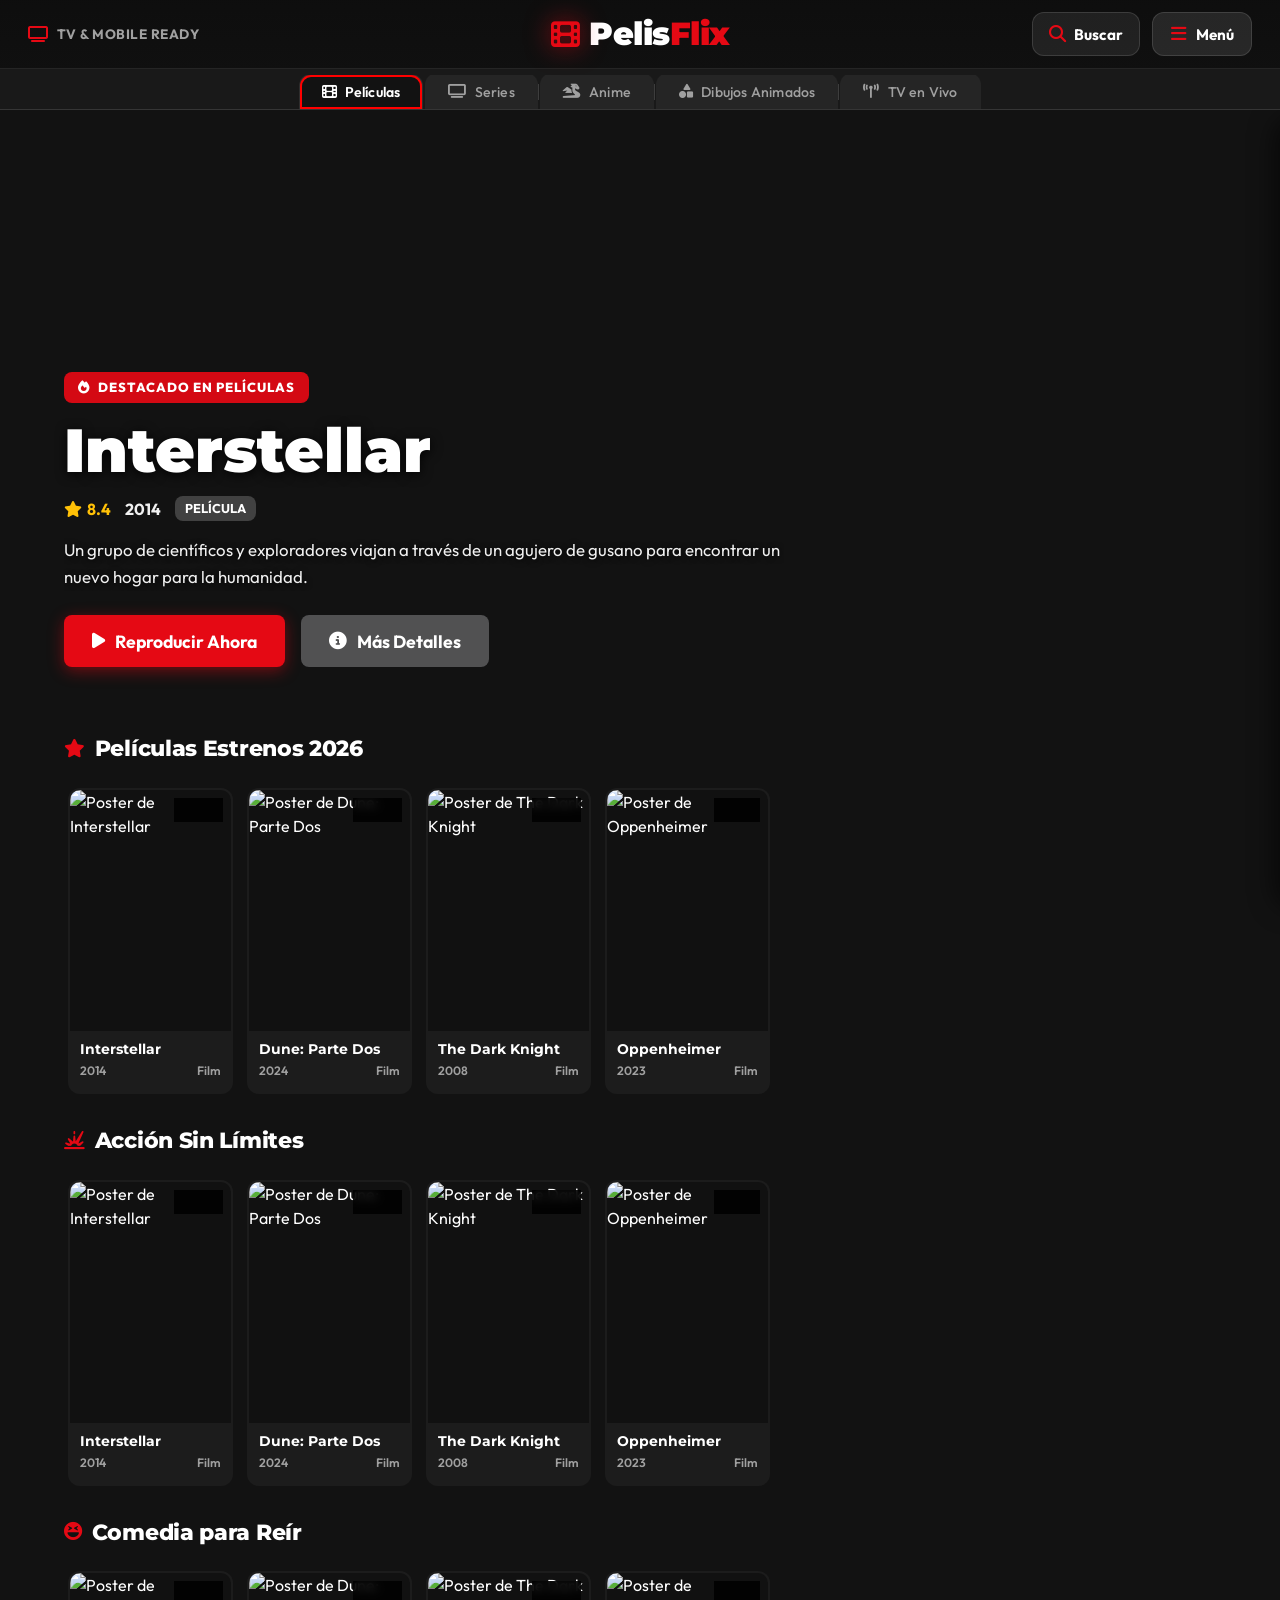
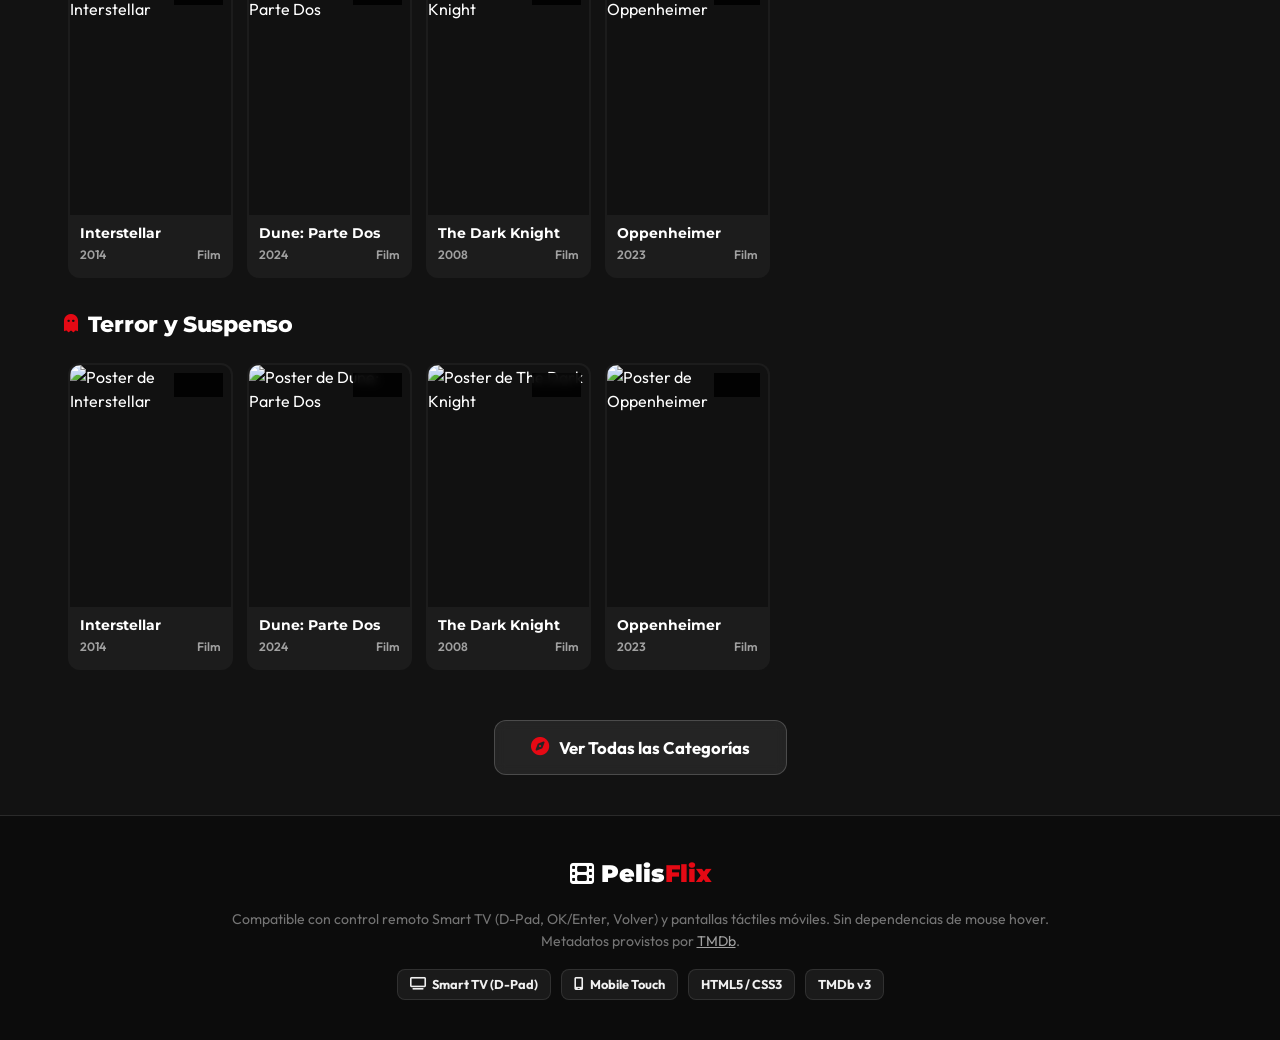
==== index.html @ 424f4010 "feat: initialize Peliflix streaming platform with core HTML, CSS, and JavaScript architecture" ====
<!DOCTYPE html>
<html lang="es">
<head>
  <meta charset="UTF-8">
  <meta name="viewport" content="width=device-width, initial-scale=1.0, maximum-scale=1.0, user-scalable=no">
  <meta name="description" content="PelisFlix - Streaming optimizado para Smart TV y móviles con navegación D-Pad y toque explícito.">
  <meta name="theme-color" content="#121212">
  <title>PelisFlix | Smart TV & Mobile Streaming</title>

  <!-- Google Fonts: Montserrat & Outfit -->
  <link rel="preconnect" href="https://fonts.googleapis.com">
  <link rel="preconnect" href="https://fonts.gstatic.com" crossorigin>
  <link href="https://fonts.googleapis.com/css2?family=Montserrat:wght@400;500;600;700;800;900&family=Outfit:wght@300;400;500;600;700;800&display=swap" rel="stylesheet">

  <!-- Font Awesome para Iconografía -->
  <link rel="stylesheet" href="https://cdnjs.cloudflare.com/ajax/libs/font-awesome/6.5.1/css/all.min.css">

  <!-- Estilos Principales -->
  <link rel="stylesheet" href="styles.css">

  <!-- HLS.js para reproducción de transmisiones IPTV / TV en Vivo -->
  <script src="https://cdn.jsdelivr.net/npm/hls.js@latest"></script>
</head>
<body class="tv-mode">

  <!-- Overlay para cerrar el menú lateral en Smart TV y móviles -->
  <div id="sidebar-overlay" class="sidebar-overlay hidden" aria-hidden="true"></div>

  <!-- HEADER PRINCIPAL (10-FOOT UI READY) -->
  <header id="main-header" class="header">
    <div class="header-container">
      
      <!-- Indicador izquierdo de calidad / estado -->
      <div class="header-left">
        <span class="header-tagline">
          <i class="fa-solid fa-tv"></i> TV & Mobile Ready
        </span>
      </div>

      <!-- Logotipo Estrictamente Centrado Horizontalmente -->
      <a href="#" class="brand-logo" id="brand-logo" tabindex="0" title="PelisFlix Inicio" aria-label="Ir al inicio de PelisFlix">
        <div class="logo-icon">
          <i class="fa-solid fa-film"></i>
        </div>
        <span class="logo-text">Pelis<span>Flix</span></span>
      </a>

      <!-- Botones del Header Accesibles para Control Remoto y Toque -->
      <div class="header-right">
        <button id="header-search-btn" class="header-search-btn" tabindex="0" aria-label="Abrir buscador de películas y series" title="Buscar">
          <i class="fa-solid fa-magnifying-glass"></i>
          <span class="search-btn-text">Buscar</span>
        </button>
        <button id="sidebar-toggle-btn" class="sidebar-toggle-btn" tabindex="0" aria-label="Abrir menú de navegación" title="Abrir menú">
          <i class="fa-solid fa-bars"></i>
          <span class="toggle-btn-text">Menú</span>
        </button>
      </div>
    </div>

    <!-- SUB-NAVBAR: BARRA DE PESTAÑAS HORIZONTAL (PELÍCULAS, SERIES, ANIME, DIBUJOS ANIMADOS) -->
    <nav class="sub-navbar" id="sub-navbar" aria-label="Navegación principal por categorías">
      <div class="sub-navbar-container">
        <button class="nav-tab-btn active" data-category="movie" tabindex="0">
          <i class="fa-solid fa-film"></i>
          <span>Películas</span>
        </button>
        <button class="nav-tab-btn" data-category="tv" tabindex="0">
          <i class="fa-solid fa-tv"></i>
          <span>Series</span>
        </button>
        <button class="nav-tab-btn" data-category="anime" tabindex="0">
          <i class="fa-solid fa-dragon"></i>
          <span>Anime</span>
        </button>
        <button class="nav-tab-btn" data-category="cartoons" tabindex="0">
          <i class="fa-solid fa-shapes"></i>
          <span>Dibujos Animados</span>
        </button>
        <button class="nav-tab-btn" data-category="live" tabindex="0">
          <i class="fa-solid fa-tower-broadcast"></i>
          <span>TV en Vivo</span>
        </button>
      </div>
    </nav>
  </header>

  <!-- ÁREA PRINCIPAL DE CONTENIDO (FULL WIDTH) -->
  <main class="main-content" id="main-content">
    
    <!-- Hero Banner (Destacado Cinematográfico) -->
    <section id="hero-banner" class="hero-banner">
      <div class="hero-backdrop" id="hero-backdrop"></div>
      <div class="hero-overlay"></div>
      <div class="hero-content">
        <div class="hero-badge" id="hero-badge">
          <i class="fa-solid fa-fire"></i> Destacado de hoy
        </div>
        <h1 class="hero-title" id="hero-title">Cargando título...</h1>
        <div class="hero-meta" id="hero-meta">
          <span class="hero-rating"><i class="fa-solid fa-star"></i> --</span>
          <span class="hero-year">----</span>
          <span class="hero-type-badge">Película</span>
        </div>
        <p class="hero-overview" id="hero-overview">
          Explora las mejores películas y series en alta definición adaptadas para Smart TV y dispositivos móviles.
        </p>
        <div class="hero-actions">
          <button id="hero-play-btn" class="btn btn-primary btn-lg" tabindex="0">
            <i class="fa-solid fa-play"></i> Reproducir Ahora
          </button>
          <button id="hero-info-btn" class="btn btn-secondary btn-lg" tabindex="0">
            <i class="fa-solid fa-circle-info"></i> Más Detalles
          </button>
        </div>
      </div>
    </section>

    <!-- ================================================================
         LAYOUT NETFLIX: FILAS HORIZONTALES (Solo Pestaña Películas)
         ================================================================ -->
    <section id="home-rows-container" class="home-rows-container">

      <!-- Fila 1: Estrenos 2026 -->
      <div class="content-row" id="row-estrenos">
        <div class="row-header">
          <h2 class="row-title"><i class="fa-solid fa-star"></i> Películas Estrenos 2026</h2>
        </div>
        <div class="row-scroll" id="row-scroll-estrenos" role="list" aria-label="Estrenos 2026">
          <!-- Tarjetas inyectadas desde JS -->
        </div>
      </div>

      <!-- Fila 2: Acción Sin Límites -->
      <div class="content-row" id="row-accion">
        <div class="row-header">
          <h2 class="row-title"><i class="fa-solid fa-explosion"></i> Acción Sin Límites</h2>
        </div>
        <div class="row-scroll" id="row-scroll-accion" role="list" aria-label="Acción Sin Límites">
          <!-- Tarjetas inyectadas desde JS -->
        </div>
      </div>

      <!-- Fila 3: Comedia para Reír -->
      <div class="content-row" id="row-comedia">
        <div class="row-header">
          <h2 class="row-title"><i class="fa-solid fa-face-laugh-squint"></i> Comedia para Reír</h2>
        </div>
        <div class="row-scroll" id="row-scroll-comedia" role="list" aria-label="Comedia para Reír">
          <!-- Tarjetas inyectadas desde JS -->
        </div>
      </div>

      <!-- Fila 4: Terror y Suspenso -->
      <div class="content-row" id="row-terror">
        <div class="row-header">
          <h2 class="row-title"><i class="fa-solid fa-ghost"></i> Terror y Suspenso</h2>
        </div>
        <div class="row-scroll" id="row-scroll-terror" role="list" aria-label="Terror y Suspenso">
          <!-- Tarjetas inyectadas desde JS -->
        </div>
      </div>

      <!-- Botón Ver Todas las Categorías -->
      <div class="explore-btn-wrapper">
        <button id="explore-all-btn" class="btn btn-secondary explore-btn" tabindex="0">
          <i class="fa-solid fa-compass"></i> Ver Todas las Categorías
        </button>
      </div>
    </section>

    <!-- ================================================================
         EXPLORADOR DE CATEGORÍAS (GÉNEROS TMDB)
         ================================================================ -->
    <section id="category-explorer" class="category-explorer hidden">
      <div class="explorer-header">
        <h2 class="explorer-title"><i class="fa-solid fa-layer-group"></i> Explorador de Categorías</h2>
        <button id="explorer-back-btn" class="btn btn-ghost btn-sm" tabindex="0">
          <i class="fa-solid fa-arrow-left"></i> Volver al Inicio
        </button>
      </div>

      <!-- Botonera de Géneros -->
      <div class="genre-btn-grid" id="genre-btn-grid" role="list" aria-label="Filtrar por género">
        <!-- Botones de género inyectados desde JS -->
      </div>

      <!-- Grilla de resultados filtrados -->
      <div class="explorer-results">
        <h3 id="explorer-results-title" class="explorer-results-title">Selecciona un género para explorar</h3>
        <div id="explorer-loader" class="loader-container hidden">
          <div class="spinner"></div>
          <p>Cargando películas...</p>
        </div>
        <div id="explore-grid" class="media-grid" role="grid" aria-label="Resultados del explorador">
          <!-- Tarjetas dinámicas -->
        </div>
        <div class="load-more-wrapper">
          <button id="explore-load-more-btn" class="btn btn-secondary load-more-btn hidden" tabindex="0">
            <i class="fa-solid fa-angle-down"></i> Cargar más títulos
          </button>
        </div>
      </div>
    </section>

    <!-- Catálogo y Grilla de Tarjetas (Para Series, Anime, Cartoons, Live, Búsqueda) -->
    <section id="catalog-section" class="catalog-container">
      <div class="section-header">
        <div class="section-title-group">
          <h2 id="section-title" class="section-title">Tendencias de la Semana</h2>
          <span id="section-subtitle" class="section-subtitle">Navega con las flechas del control remoto o desliza en tu celular</span>
        </div>
        <div class="results-count" id="results-count"></div>
      </div>

      <!-- Grilla de Tarjetas Accesibles (D-Pad Ready) -->
      <div id="media-grid" class="media-grid" role="grid" aria-label="Catálogo de Películas y Series">
        <!-- Tarjetas dinámicas inyectadas desde app.js -->
      </div>

      <!-- Indicador de Carga -->
      <div id="loader" class="loader-container hidden">
        <div class="spinner"></div>
        <p>Cargando títulos en PelisFlix...</p>
      </div>

      <!-- Botón Cargar Más -->
      <div class="load-more-wrapper">
        <button id="load-more-btn" class="btn btn-secondary load-more-btn hidden" tabindex="0">
          <i class="fa-solid fa-angle-down"></i> Cargar más títulos
        </button>
      </div>
    </section>

    <!-- Footer -->
    <footer class="footer">
      <div class="footer-content">
        <div class="footer-logo">
          <i class="fa-solid fa-film"></i> Pelis<span>Flix</span>
        </div>
        <p class="footer-disclaimer">
          Compatible con control remoto Smart TV (D-Pad, OK/Enter, Volver) y pantallas táctiles móviles. Sin dependencias de mouse hover.
          Metadatos provistos por <a href="https://www.themoviedb.org/" target="_blank" rel="noopener">TMDb</a>.
        </p>
        <div class="footer-badges">
          <span class="tech-tag"><i class="fa-solid fa-tv"></i> Smart TV (D-Pad)</span>
          <span class="tech-tag"><i class="fa-solid fa-mobile-screen"></i> Mobile Touch</span>
          <span class="tech-tag">HTML5 / CSS3</span>
          <span class="tech-tag">TMDb v3</span>
        </div>
      </div>
    </footer>
  </main>

  <!-- PANEL LATERAL DE NAVEGACIÓN (APERTURA 100% EXPLÍCITA, SIN HOVER) -->
  <aside id="right-sidebar" class="right-sidebar" aria-label="Panel de navegación lateral">
    
    <!-- Pestaña lateral accesible mediante clic o control remoto -->
    <div class="sidebar-edge-tab" id="sidebar-edge-tab" tabindex="0" role="button" aria-label="Alternar menú lateral" title="Abrir Menú">
      <i class="fa-solid fa-chevron-left tab-arrow"></i>
      <span class="tab-label">MENÚ</span>
    </div>

    <!-- Contenido Interno del Sidebar -->
    <div class="sidebar-inner">
      <div class="sidebar-header">
        <div class="sidebar-header-title">
          <i class="fa-solid fa-compass"></i>
          <span>Menú de Navegación</span>
        </div>
        <button id="sidebar-close-btn" class="sidebar-close-btn" tabindex="0" aria-label="Cerrar panel lateral" title="Cerrar">
          <i class="fa-solid fa-xmark"></i>
        </button>
      </div>

      <div class="sidebar-scrollable-content">
        <!-- 1. Accesos Secundarios de Navegación -->
        <section class="sidebar-section">
          <h3 class="sidebar-section-title">Navegación y Utilidades</h3>
          <nav class="sidebar-nav" role="navigation">
            <button class="sidebar-nav-btn" id="sidebar-search-btn" tabindex="0">
              <i class="fa-solid fa-magnifying-glass"></i>
              <span>Abrir Buscador</span>
            </button>
          </nav>
        </section>

        <!-- 2. Apartado de Configuración Protegido por PIN -->
        <section class="sidebar-section sidebar-settings-section">
          <h3 class="sidebar-section-title">Administración</h3>
          <button class="sidebar-nav-btn config-btn" id="config-menu-btn" tabindex="0">
            <i class="fa-solid fa-gear"></i>
            <span>Configuración</span>
          </button>
        </section>

        <!-- 3. Información del Sistema y Dispositivo -->
        <section class="sidebar-section">
          <h3 class="sidebar-section-title">Dispositivo y Sistema</h3>
          <div class="sidebar-info-card">
            <div class="info-row">
              <i class="fa-solid fa-tv"></i>
              <span>Smart TV (D-Pad Ready)</span>
            </div>
            <div class="info-row">
              <i class="fa-solid fa-mobile-screen"></i>
              <span>Mobile Touch Ready</span>
            </div>
            <div class="info-row">
              <i class="fa-solid fa-shield-halved"></i>
              <span>Seguridad PIN: Pia26</span>
            </div>
            <div class="info-row">
              <i class="fa-solid fa-circle-check"></i>
              <span>Versión PelisFlix v2.5</span>
            </div>
          </div>
        </section>
      </div>
    </div>
  </aside>

  <!-- MODAL DEDICADO DE BÚSQUEDA FLOTANTE (SMART TV & MÓVILES) -->
  <div id="search-modal" class="modal-backdrop hidden" role="dialog" aria-modal="true" aria-labelledby="search-modal-title">
    <div class="modal-dialog search-dialog" tabindex="-1">
      <div class="search-modal-header">
        <div class="search-input-wrapper">
          <i class="fa-solid fa-magnifying-glass search-input-icon" aria-hidden="true"></i>
          <input 
            type="text" 
            id="modal-search-input" 
            class="modal-search-input" 
            placeholder="Buscar películas, series, actores..." 
            autocomplete="off"
            autofocus
            tabindex="0"
            aria-label="Escribe para buscar películas y series"
          />
          <button id="modal-clear-search-btn" class="modal-clear-search-btn hidden" tabindex="0" aria-label="Limpiar búsqueda" title="Borrar texto">
            <i class="fa-solid fa-xmark"></i>
          </button>
        </div>
        <button id="search-modal-close-btn" class="modal-close-btn search-close-btn" tabindex="0" aria-label="Cerrar búsqueda (o presiona Escape / Volver)" title="Cerrar">
          <i class="fa-solid fa-xmark"></i>
        </button>
      </div>

      <!-- Barra de estado y cargador -->
      <div class="search-meta-bar">
        <span id="search-status-text" class="search-status-text">
          <i class="fa-solid fa-compass"></i> Ingresa un término para comenzar a buscar
        </span>
        <div id="search-modal-loader" class="search-modal-loader hidden">
          <div class="spinner-small"></div>
          <span>Buscando en PelisFlix...</span>
        </div>
      </div>

      <!-- Contenedor con grilla responsiva de resultados -->
      <div class="search-results-wrapper">
        <div id="search-results-grid" class="search-results-grid" role="grid" aria-label="Resultados de búsqueda">
          <!-- Tarjetas generadas dinámicamente -->
        </div>
      </div>
    </div>
  </div>

  <!-- MODAL 1: AUTENTICACIÓN POR PIN/CONTRASEÑA ("Pia26") -->
  <div id="pin-modal" class="modal-backdrop hidden" role="dialog" aria-modal="true" aria-labelledby="pin-modal-title">
    <div class="modal-dialog auth-dialog" tabindex="-1">
      <button id="pin-close-btn" class="modal-close-btn" tabindex="0" aria-label="Cerrar ventana de autenticación">
        <i class="fa-solid fa-xmark"></i>
      </button>

      <div class="auth-box">
        <div class="auth-icon-circle">
          <i class="fa-solid fa-lock"></i>
        </div>
        <h2 id="pin-modal-title" class="auth-title">Acceso Protegido</h2>
        <p class="auth-desc">
          Introduce la contraseña de seguridad para acceder a la configuración de la API y ajustes del sistema.
        </p>

        <form id="pin-form" class="auth-form" onsubmit="return false;">
          <div class="auth-input-group">
            <label for="pin-input" class="auth-label">Contraseña de Administrador:</label>
            <input 
              type="password" 
              id="pin-input" 
              class="auth-input" 
              placeholder="Ingresa la contraseña..." 
              autocomplete="off" 
              tabindex="0"
            />
          </div>

          <div id="pin-error" class="auth-error-msg hidden" role="alert">
            <i class="fa-solid fa-circle-exclamation"></i>
            <span>Contraseña Incorrecta</span>
          </div>

          <div class="auth-actions">
            <button type="submit" id="pin-submit-btn" class="btn btn-primary btn-lg" tabindex="0">
              <i class="fa-solid fa-unlock"></i> Desbloquear
            </button>
            <button type="button" id="pin-cancel-btn" class="btn btn-ghost" tabindex="0">
              Cancelar
            </button>
          </div>
        </form>
      </div>
    </div>
  </div>

  <!-- MODAL 2: AJUSTES / CONFIGURACIÓN DE API KEY (PROTEGIDO) -->
  <div id="settings-modal" class="modal-backdrop hidden" role="dialog" aria-modal="true" aria-labelledby="settings-modal-title">
    <div class="modal-dialog settings-dialog" tabindex="-1">
      <button id="settings-close-btn" class="modal-close-btn" tabindex="0" aria-label="Cerrar configuración">
        <i class="fa-solid fa-xmark"></i>
      </button>

      <div class="settings-box">
        <div class="settings-header">
          <div class="settings-icon-title">
            <i class="fa-solid fa-gear"></i>
            <h2 id="settings-modal-title">Configuración de PelisFlix</h2>
          </div>
          <span id="api-status-badge" class="api-status-badge badge-demo">Modo Demo</span>
        </div>

        <div class="settings-body">
          <div class="settings-card">
            <h3 class="settings-card-title">
              <i class="fa-solid fa-key"></i> Clave de API TMDb (v3)
            </h3>
            <p class="settings-card-desc">
              Conecta tu propia API Key de The Movie Database para obtener títulos, carátulas HD y sinopsis en español actualizadas en tiempo real.
            </p>

            <div class="settings-input-group">
              <input 
                type="text" 
                id="api-key-input" 
                class="settings-input" 
                placeholder="Pega tu API Key de TMDb aquí..." 
                tabindex="0"
                aria-label="Clave de API TMDb"
              />
              <div class="settings-btn-row">
                <button id="save-api-key-btn" class="btn btn-primary btn-lg" tabindex="0">
                  <i class="fa-solid fa-floppy-disk"></i> Guardar Clave
                </button>
                <button id="clear-api-key-btn" class="btn btn-ghost" tabindex="0" title="Eliminar Clave">
                  <i class="fa-solid fa-trash-can"></i> Restablecer
                </button>
              </div>
            </div>

            <div class="settings-footer-info">
              <i class="fa-solid fa-shield-halved"></i>
              <span>La clave se guarda de manera segura y local en este dispositivo (LocalStorage).</span>
            </div>
          </div>
        </div>
      </div>
    </div>
  </div>

  <!-- MODAL DE DETALLES Y REPRODUCTOR MULTISERVIDOR -->
  <div id="media-modal" class="modal-backdrop hidden" role="dialog" aria-modal="true" aria-labelledby="modal-title">
    <div class="modal-dialog" tabindex="-1">
      <!-- Botón de Cerrar Modal -->
      <button id="modal-close-btn" class="modal-close-btn" tabindex="0" aria-label="Cerrar modal (o presiona Volver / Escape)">
        <i class="fa-solid fa-xmark"></i>
      </button>

      <!-- REPRODUCTOR MULTISERVIDOR EN EL MODAL -->
      <div id="modal-player-section" class="modal-player-section hidden">
        <div class="player-top-bar" id="player-top-bar">
          <div class="player-title-info">
            <span class="player-label"><i class="fa-solid fa-circle-play"></i> Reproduciendo:</span>
            <span class="player-playing-title" id="player-playing-title">Título</span>
          </div>

          <!-- Selector de Servidores Ampliado con Soporte de Audio Latino y Subtítulos -->
          <div class="server-control-group">
            <div class="server-badge-wrapper">
              <span id="server-active-badge" class="server-active-badge" title="Proveedor activo">
                <i class="fa-solid fa-language"></i>
                <span id="server-badge-text">Audio Latino & Sub</span>
              </span>
            </div>

            <label for="server-select" class="server-select-label">
              <i class="fa-solid fa-server"></i> Servidor:
            </label>
            <select id="server-select" class="server-select" tabindex="0" aria-label="Seleccionar servidor de reproducción">
              <option value="vidsrc">⚡ Servidor 1 (VidSrc) - Rápido HD</option>
              <option value="embed_su">🌐 Servidor 2 (Embed.su) - Multi-Audio & Sub</option>
              <option value="vidsrc_pro">⭐ Servidor 3 (VidSrc PRO) - Calidad 1080p</option>
              <option value="vidsrc_vip">🔒 Servidor 4 (VidSrc VIP) - Alta Estabilidad</option>
              <option value="autoembed">🇲🇽 Servidor 5 (AutoEmbed) - Audio Latino & Sub</option>
              <option value="multiembed">🇪🇸 Servidor 6 (MultiEmbed) - Español & Multi-idioma</option>
            </select>
            <span class="adblock-tip" title="Recomendación para evitar interrupciones">
              <i class="fa-solid fa-shield-halved"></i>
              <span class="adblock-tip-text">Usa Brave o uBlock para una experiencia sin anuncios</span>
            </span>

            <button id="quick-switch-server-btn" class="quick-switch-btn" tabindex="0" title="Cambiar al siguiente servidor de inmediato">
              <i class="fa-solid fa-rotate"></i>
              <span class="quick-switch-text">Cambiar</span>
            </button>

            <button id="player-close-view-btn" class="btn btn-ghost btn-sm" tabindex="0" title="Volver a los detalles">
              <i class="fa-solid fa-arrow-left"></i> Detalles
            </button>
          </div>
        </div>

        <!-- Contenedor 16:9 Adaptativo del Reproductor (Dual: Iframe Películas/Series + Video HLS.js TV en Vivo) -->
        <div class="iframe-container">
          <iframe 
            id="video-player" 
            src="" 
            frameborder="0" 
            allowfullscreen 
            allow="accelerometer; autoplay; clipboard-write; encrypted-media; gyroscope; picture-in-picture; web-share"
            title="Reproductor de Streaming Multiservidor"
          ></iframe>
          <video 
            id="liveTvPlayer" 
            controls 
            playsinline 
            style="width: 100%; height: 100%; display: none; background: #000; object-fit: contain;"
          ></video>
        </div>

        <div class="player-footer-hint">
          <i class="fa-solid fa-circle-info"></i>
          <span>¿Sin audio latino o subtítulos en español? Cambia de servidor arriba (prueba AutoEmbed o MultiEmbed). Si un servidor falla, cámbialo en cualquier momento.</span>
        </div>
        <p class="player-adblock-notice">
          <i class="fa-solid fa-shield-halved"></i>
          Para una experiencia sin interrupciones, recomendamos usar navegadores con bloqueador de anuncios (Brave, uBlock).
        </p>
      </div>

      <!-- Cabecera Visual del Modal (Backdrop HD) -->
      <div class="modal-hero-cover" id="modal-hero-cover">
        <div class="modal-cover-gradient"></div>
      </div>

      <!-- Metadatos del Modal -->
      <div class="modal-body">
        <div class="modal-details-grid">
          <!-- Columna Izquierda: Poster con proporciones fijas sin colisión -->
          <div class="modal-poster-wrapper">
            <img id="modal-poster" src="" alt="Poster" class="modal-poster" />
          </div>

          <!-- Columna Derecha: Información Principal y Botones de Acción -->
          <div class="modal-info">
            <h2 id="modal-title" class="modal-title">Título</h2>
            <p id="modal-tagline" class="modal-tagline"></p>

            <div class="modal-meta-chips">
              <span id="modal-rating" class="meta-chip rating-chip">
                <i class="fa-solid fa-star"></i> 8.5
              </span>
              <span id="modal-year" class="meta-chip">2024</span>
              <span id="modal-duration" class="meta-chip">120 min</span>
              <span id="modal-type" class="meta-chip type-chip">Película</span>
            </div>

            <!-- Barra de Acciones del Modal: Botón Reproducir Ahora bien visible y separado -->
            <div class="modal-actions-bar">
              <button id="modal-play-btn" class="btn btn-primary btn-lg" tabindex="0">
                <i class="fa-solid fa-play"></i> Reproducir Ahora (Pantalla Completa)
              </button>
            </div>

            <!-- Géneros -->
            <div id="modal-genres" class="genres-container"></div>

            <!-- Sinopsis -->
            <div class="modal-overview-block">
              <h3>Sinopsis</h3>
              <p id="modal-overview" class="modal-overview">Sinopsis en español...</p>
            </div>
          </div>
        </div>

        <!-- Selector de Temporadas y Episodios (Series de TV) -->
        <div id="modal-tv-episodes" class="tv-episodes-section hidden">
          <div class="tv-episodes-header">
            <h3><i class="fa-solid fa-list-ol"></i> Episodios Disponibles</h3>
            <div class="season-selector-wrapper">
              <label for="season-select">Temporada:</label>
              <select id="season-select" class="season-select" tabindex="0" aria-label="Seleccionar temporada">
                <!-- Opciones dinámicas -->
              </select>
            </div>
          </div>

          <!-- Spinner de episodios -->
          <div id="episodes-loader" class="episodes-loader hidden">
            <div class="spinner-small"></div>
            <span>Cargando episodios de la temporada...</span>
          </div>

          <!-- Lista de Episodios Accesibles -->
          <div id="episodes-container" class="episodes-grid" role="list">
            <!-- Cards de episodios dinámicas -->
          </div>
        </div>
      </div>
    </div>
  </div>

  <!-- Toast de Notificaciones -->
  <div id="toast" class="toast hidden" role="alert"></div>

  <!-- Lógica Principal -->
  <script src="app.js"></script>
</body>
</html>
---- styles.css ----
/* ==========================================================================
   PelisFlix - Streaming Optimizado para Smart TV (D-Pad) y Móviles (Touch)
   Sin dependencias de Hover + Modales de Seguridad (PIN: Pia26) & Configuración
   ========================================================================== */

/* Variables de Diseño y Paleta de Colores */
:root {
  --bg-primary: #121212;
  --bg-secondary: #181818;
  --bg-sidebar: #161616;
  --bg-elevated: #222222;
  --bg-card: #1c1c1c;
  --bg-card-hover: #262626;
  --bg-overlay: rgba(0, 0, 0, 0.92);

  --accent-red: #E50914;
  --accent-red-hover: #f40612;
  --accent-red-dark: #b80710;
  
  --gold-star: #ffc107;
  --badge-green: #22c55e;
  --badge-amber: #f59e0b;

  --text-main: #ffffff;
  --text-secondary: #f0f0f0;
  --text-muted: #a0a0a0;
  --text-dim: #757575;

  --border-subtle: rgba(255, 255, 255, 0.12);
  --border-card: rgba(255, 255, 255, 0.08);

  --font-heading: 'Montserrat', -apple-system, BlinkMacSystemFont, 'Segoe UI', Roboto, sans-serif;
  --font-body: 'Outfit', -apple-system, BlinkMacSystemFont, 'Segoe UI', Roboto, sans-serif;

  --sidebar-width: 350px;
  --header-height: 68px;
  --subnav-height: 42px;
  --total-header-height: 110px;
  --header-scrolled-height: 52px;

  --radius-sm: 8px;
  --radius-md: 12px;
  --radius-lg: 16px;
  --radius-xl: 20px;
  --radius-full: 9999px;

  --shadow-sm: 0 4px 12px rgba(0, 0, 0, 0.5);
  --shadow-md: 0 8px 24px rgba(0, 0, 0, 0.7);
  --shadow-lg: 0 16px 44px rgba(0, 0, 0, 0.9);
  
  /* Sombra de foco de alto contraste para 3 metros de distancia (Smart TV) */
  --focus-glow: 0 0 0 3px #ffffff, 0 0 28px rgba(229, 9, 20, 0.95);

  --transition-fast: 0.18s ease;
  --transition-normal: 0.25s ease;
  --transition-smooth: 0.32s cubic-bezier(0.16, 1, 0.3, 1);
}

/* Reset y Normalización */
*, *::before, *::after {
  box-sizing: border-box;
  margin: 0;
  padding: 0;
  -webkit-tap-highlight-color: transparent;
}

html {
  font-size: 16px;
  scroll-behavior: smooth;
}

body {
  background-color: var(--bg-primary);
  color: var(--text-main);
  font-family: var(--font-body);
  line-height: 1.5;
  overflow-x: hidden;
  -webkit-font-smoothing: antialiased;
  min-height: 100vh;
}

a {
  color: inherit;
  text-decoration: none;
}

img {
  display: block;
  max-width: 100%;
  height: auto;
}

button, input, select {
  font-family: inherit;
  color: inherit;
  border: none;
  outline: none;
  background: none;
  font-size: 1rem;
}

button {
  cursor: pointer;
  user-select: none;
}

.hidden {
  display: none !important;
}

/* ==========================================================================
   INDICADOR VISUAL DE SELECCIÓN (FOCUS STATE DE ALTO CONTRASTE - SMART TV)
   Cero dependencias de hover. Navegación 100% explícita.
   ========================================================================== */
:focus-visible,
button:focus-visible,
a:focus-visible,
input:focus-visible,
select:focus-visible,
.media-card:focus-visible,
.episode-card:focus-visible,
.sidebar-edge-tab:focus-visible {
  outline: none !important;
  box-shadow: var(--focus-glow) !important;
  transform: scale(1.06) !important;
  z-index: 60 !important;
  transition: transform 0.2s cubic-bezier(0.16, 1, 0.3, 1), box-shadow 0.2s ease !important;
}

/* ==========================================================================
   1. HEADER SUPERIOR CON LOGO CENTRADO Y BOTÓN DE MENÚ EXPLÍCITO
   ========================================================================== */
.header {
  position: fixed;
  top: 0;
  left: 0;
  width: 100%;
  height: var(--total-header-height, 112px);
  z-index: 1000;
  background: linear-gradient(180deg, rgba(14, 14, 14, 0.98) 0%, rgba(18, 18, 18, 0.95) 100%);
  backdrop-filter: blur(14px);
  -webkit-backdrop-filter: blur(14px);
  border-bottom: none;
  transform: translateY(0);
  transition: transform 0.4s cubic-bezier(0.4, 0, 0.2, 1),
              height 0.4s cubic-bezier(0.4, 0, 0.2, 1),
              background 0.4s cubic-bezier(0.4, 0, 0.2, 1),
              backdrop-filter 0.4s cubic-bezier(0.4, 0, 0.2, 1),
              box-shadow 0.4s cubic-bezier(0.4, 0, 0.2, 1),
              border-color 0.4s cubic-bezier(0.4, 0, 0.2, 1);
  will-change: transform, height;
}

/* Header Fijo y Compacto Permanente al Iniciar Scroll (.header-scrolled / .scrolled) */
.header.header-scrolled,
.header.scrolled {
  position: fixed;
  top: 0;
  left: 0;
  width: 100%;
  height: var(--header-scrolled-height, 58px);
  background-color: rgba(18, 18, 18, 0.95);
  backdrop-filter: blur(12px);
  -webkit-backdrop-filter: blur(12px);
  border-bottom: 1px solid rgba(255, 255, 255, 0.08);
  box-shadow: 0 4px 24px rgba(0, 0, 0, 0.75);
  z-index: 1000;
}

/* Ocultamiento Inteligente hacia arriba (Auto-hide on Scroll Down) */
.header.header-hidden {
  transform: translateY(-100%) !important;
}

.header-container {
  max-width: 100%;
  height: var(--header-height, 68px);
  padding: 0 28px;
  display: flex;
  align-items: center;
  justify-content: space-between;
  position: relative;
  transition: height 0.4s cubic-bezier(0.4, 0, 0.2, 1),
              padding 0.4s cubic-bezier(0.4, 0, 0.2, 1);
}

.header.header-scrolled .header-container,
.header.scrolled .header-container {
  height: var(--header-scrolled-height, 58px);
  padding: 0 24px;
}

.header-left {
  display: flex;
  align-items: center;
  min-width: 180px;
  position: relative;
  z-index: 5;
  opacity: 1;
  transform: translateX(0);
  transition: opacity 0.35s cubic-bezier(0.4, 0, 0.2, 1),
              transform 0.35s cubic-bezier(0.4, 0, 0.2, 1);
}

.header.header-scrolled .header-left,
.header.scrolled .header-left {
  opacity: 0;
  transform: translateX(-15px);
  pointer-events: none;
  visibility: hidden;
}

.header-tagline {
  font-size: 0.85rem;
  font-weight: 700;
  letter-spacing: 0.5px;
  text-transform: uppercase;
  color: var(--text-muted);
  display: flex;
  align-items: center;
  gap: 8px;
}

.header-tagline i {
  color: var(--accent-red);
  font-size: 1rem;
}

/* Logotipo Dinámico: Centrado en inicial -> Desplazado a la izquierda en scroll */
.brand-logo {
  position: absolute;
  left: 50%;
  top: 34px;
  transform: translate(-50%, -50%);
  display: flex;
  align-items: center;
  justify-content: center;
  gap: 10px;
  font-family: var(--font-heading);
  font-size: 2rem;
  font-weight: 900;
  letter-spacing: -0.5px;
  color: var(--text-main);
  text-align: center;
  user-select: none;
  z-index: 20;
  border-radius: var(--radius-sm);
  padding: 4px 10px;
  opacity: 1;
  visibility: visible;
  white-space: nowrap;
  transition: left 0.4s cubic-bezier(0.4, 0, 0.2, 1),
              top 0.4s cubic-bezier(0.4, 0, 0.2, 1),
              transform 0.4s cubic-bezier(0.4, 0, 0.2, 1),
              font-size 0.4s cubic-bezier(0.4, 0, 0.2, 1),
              gap 0.4s cubic-bezier(0.4, 0, 0.2, 1);
}

.header.header-scrolled .brand-logo,
.header.scrolled .brand-logo {
  left: 24px;
  top: 29px;
  transform: translate(0, -50%);
  font-size: 1.45rem;
  gap: 8px;
  padding: 2px 6px;
}

.brand-logo .logo-icon {
  color: var(--accent-red);
  font-size: 1.8rem;
  display: flex;
  align-items: center;
  justify-content: center;
  filter: drop-shadow(0 0 12px rgba(229, 9, 20, 0.7));
  transition: font-size 0.4s cubic-bezier(0.4, 0, 0.2, 1);
}

.header.header-scrolled .brand-logo .logo-icon,
.header.scrolled .brand-logo .logo-icon {
  font-size: 1.3rem;
}

.brand-logo .logo-text span {
  color: var(--accent-red);
}

/* Botones de Control en el Header (Búsqueda y Menú) Accesibles */
.header-right {
  display: flex;
  align-items: center;
  justify-content: flex-end;
  min-width: 180px;
  gap: 12px;
  position: relative;
  z-index: 10;
  transition: gap 0.4s cubic-bezier(0.4, 0, 0.2, 1);
}

.header.header-scrolled .header-right,
.header.scrolled .header-right {
  gap: 8px;
  min-width: auto;
}

.header-search-btn {
  display: inline-flex;
  align-items: center;
  justify-content: center;
  gap: 8px;
  height: 44px;
  min-width: 44px;
  padding: 0 16px;
  border-radius: var(--radius-md);
  background: rgba(255, 255, 255, 0.08);
  color: var(--text-main);
  font-size: 0.95rem;
  font-weight: 700;
  border: 1px solid var(--border-subtle);
  transition: all 0.4s cubic-bezier(0.4, 0, 0.2, 1);
}

.header-search-btn i {
  font-size: 1.05rem;
  color: var(--accent-red);
  transition: transform var(--transition-fast);
}

.header-search-btn:hover {
  background: rgba(255, 255, 255, 0.16);
  border-color: rgba(255, 255, 255, 0.28);
}

.header-search-btn:hover i {
  transform: scale(1.1);
}

.header-search-btn:active {
  background: var(--accent-red);
  color: #fff;
}

.header-search-btn:active i {
  color: #fff;
}

.sidebar-toggle-btn {
  display: inline-flex;
  align-items: center;
  justify-content: center;
  gap: 10px;
  height: 44px;
  min-width: 100px;
  padding: 0 16px;
  border-radius: var(--radius-md);
  background: rgba(255, 255, 255, 0.1);
  color: var(--text-main);
  font-size: 0.95rem;
  font-weight: 700;
  border: 1px solid var(--border-subtle);
  transition: all 0.4s cubic-bezier(0.4, 0, 0.2, 1);
}

.sidebar-toggle-btn i {
  font-size: 1.1rem;
  color: var(--accent-red);
}

.sidebar-toggle-btn:active {
  background: var(--accent-red);
  color: #fff;
}

/* Transición suave de textos de botones al compactarse */
.search-btn-text,
.toggle-btn-text {
  display: inline-block;
  max-width: 100px;
  opacity: 1;
  overflow: hidden;
  white-space: nowrap;
  transition: max-width 0.35s cubic-bezier(0.4, 0, 0.2, 1),
              opacity 0.25s ease,
              margin 0.35s ease;
}

.header.header-scrolled .search-btn-text,
.header.scrolled .search-btn-text,
.header.header-scrolled .toggle-btn-text,
.header.scrolled .toggle-btn-text {
  max-width: 0;
  opacity: 0;
  margin: 0;
  padding: 0;
  pointer-events: none;
}

/* Botones en modo compacto: solo iconos fijados en esquina superior derecha */
.header.header-scrolled .header-search-btn,
.header.scrolled .header-search-btn,
.header.header-scrolled .sidebar-toggle-btn,
.header.scrolled .sidebar-toggle-btn {
  width: 40px;
  height: 40px;
  min-width: 40px;
  padding: 0;
  border-radius: 50%;
  gap: 0;
  justify-content: center;
  background: rgba(255, 255, 255, 0.08);
  border: 1px solid rgba(255, 255, 255, 0.14);
  box-shadow: 0 2px 8px rgba(0, 0, 0, 0.35);
}

.header.header-scrolled .header-search-btn i,
.header.scrolled .header-search-btn i,
.header.header-scrolled .sidebar-toggle-btn i,
.header.scrolled .sidebar-toggle-btn i {
  font-size: 1rem;
}

.header.header-scrolled .header-search-btn:hover,
.header.scrolled .header-search-btn:hover,
.header.header-scrolled .sidebar-toggle-btn:hover,
.header.scrolled .sidebar-toggle-btn:hover {
  background: rgba(255, 255, 255, 0.18);
  border-color: rgba(255, 255, 255, 0.3);
  transform: scale(1.05);
}

.header.header-scrolled .header-search-btn:focus-visible,
.header.scrolled .header-search-btn:focus-visible,
.header.header-scrolled .sidebar-toggle-btn:focus-visible,
.header.scrolled .sidebar-toggle-btn:focus-visible {
  transform: scale(1.1) !important;
  box-shadow: var(--focus-glow) !important;
}

/* ==========================================================================
   BARRA DE PESTAÑAS SUB-NAVBAR (SISTEMA DE PESTAÑAS ESTILO GOOGLE CHROME)
   ========================================================================== */
.sub-navbar {
  position: absolute;
  top: var(--header-height, 68px);
  left: 50%;
  transform: translateX(-50%);
  width: 100%;
  height: var(--subnav-height, 44px);
  background: #191919;
  border-top: 1px solid rgba(255, 255, 255, 0.05);
  border-bottom: 1px solid rgba(255, 255, 255, 0.12);
  padding: 6px 0 0;
  display: flex;
  align-items: flex-end;
  justify-content: center;
  user-select: none;
  overflow: hidden;
  z-index: 15;
  transition: top 0.4s cubic-bezier(0.4, 0, 0.2, 1),
              height 0.4s cubic-bezier(0.4, 0, 0.2, 1),
              width 0.4s cubic-bezier(0.4, 0, 0.2, 1),
              max-width 0.4s cubic-bezier(0.4, 0, 0.2, 1),
              background 0.4s cubic-bezier(0.4, 0, 0.2, 1),
              border-color 0.4s cubic-bezier(0.4, 0, 0.2, 1),
              padding 0.4s cubic-bezier(0.4, 0, 0.2, 1);
}

/* Estado Compacto: Las pestañas suben y se ubican en el centro de la barra superior */
.header.header-scrolled .sub-navbar,
.header.scrolled .sub-navbar {
  top: 0;
  height: var(--header-scrolled-height, 58px);
  width: auto;
  max-width: calc(100% - 300px);
  background: transparent;
  border-top: 1px solid transparent;
  border-bottom: 1px solid transparent;
  padding: 0;
  align-items: center;
}

.sub-navbar-container {
  display: flex;
  align-items: flex-end;
  justify-content: center;
  gap: 2px;
  max-width: 100%;
  height: 100%;
  padding: 0 16px;
  position: relative;
  overflow-x: auto;
  scrollbar-width: none;
  -webkit-overflow-scrolling: touch;
  transition: align-items 0.4s cubic-bezier(0.4, 0, 0.2, 1),
              padding 0.4s cubic-bezier(0.4, 0, 0.2, 1);
}

.header.header-scrolled .sub-navbar-container,
.header.scrolled .sub-navbar-container {
  align-items: center;
  padding: 0;
}

.sub-navbar-container::-webkit-scrollbar {
  display: none;
}

/* Pestaña Base Estilo Google Chrome */
.nav-tab-btn {
  position: relative;
  display: inline-flex;
  align-items: center;
  justify-content: center;
  gap: 8px;
  padding: 8px 22px;
  min-height: 36px;
  border-radius: 12px 12px 0 0;
  background: rgba(255, 255, 255, 0.05);
  color: #a0a0a0;
  font-family: var(--font-body);
  font-size: 0.88rem;
  font-weight: 500;
  letter-spacing: 0.2px;
  border: 1px solid transparent;
  border-bottom: none;
  margin-bottom: 0;
  white-space: nowrap;
  flex-shrink: 0;
  cursor: pointer;
  z-index: 1;
  transition: background var(--transition-fast), color var(--transition-fast), border-color var(--transition-fast);
}

.nav-tab-btn i {
  font-size: 0.88rem;
  color: #a0a0a0;
  transition: color var(--transition-fast), transform var(--transition-fast);
}

/* Línea separadora vertical sutil entre pestañas inactivas (Chrome Separator) */
.nav-tab-btn::after {
  content: '';
  position: absolute;
  right: -2px;
  top: 50%;
  transform: translateY(-50%);
  width: 1px;
  height: 16px;
  background: rgba(255, 255, 255, 0.16);
  transition: opacity var(--transition-fast);
  pointer-events: none;
}

/* Ocultar divisor si la pestaña está activa, en hover o es la última */
.nav-tab-btn.active::after,
.nav-tab-btn:hover::after,
.nav-tab-btn:last-child::after,
.nav-tab-btn:has(+ .nav-tab-btn.active)::after,
.nav-tab-btn:has(+ .nav-tab-btn:hover)::after {
  opacity: 0;
}

/* Hover en pestaña inactiva */
.nav-tab-btn:hover {
  background: rgba(255, 255, 255, 0.09);
  color: #ffffff;
}

.nav-tab-btn:hover i {
  color: var(--accent-red);
}

/* Ajustes de pestañas en estado compacto (Smart Sticky Navbar) */
.header.header-scrolled .nav-tab-btn,
.header.scrolled .nav-tab-btn {
  min-height: 34px;
  padding: 6px 18px;
  border-radius: 10px;
  margin-bottom: 0 !important;
  border-bottom: 1px solid transparent !important;
  background: rgba(255, 255, 255, 0.06);
}

.header.header-scrolled .nav-tab-btn.active,
.header.scrolled .nav-tab-btn.active {
  background: rgba(255, 255, 255, 0.16) !important;
  border: 1px solid rgba(255, 255, 255, 0.22) !important;
  box-shadow: 0 2px 10px rgba(0, 0, 0, 0.45) !important;
}

.header.header-scrolled .nav-tab-btn::after,
.header.scrolled .nav-tab-btn::after {
  display: none !important;
}

/* Pestaña Activa (Estilo Chrome): Misma tonalidad que el fondo #121212 para eliminar división */
.nav-tab-btn.active {
  background: var(--bg-primary) !important;
  color: #ffffff !important;
  font-weight: 600 !important;
  border: 1px solid rgba(255, 255, 255, 0.12) !important;
  border-bottom: 1px solid var(--bg-primary) !important;
  margin-bottom: -1px !important;
  z-index: 3 !important;
  box-shadow: 0 -2px 10px rgba(0, 0, 0, 0.45) !important;
}

.nav-tab-btn.active i {
  color: var(--accent-red) !important;
  transform: scale(1.06);
}

/* Foco para Smart TV (D-Pad) y Teclado sin romper la geometría de pestaña Chrome */
.nav-tab-btn:focus,
.nav-tab-btn:focus-visible,
.nav-tab-btn.is-focused {
  outline: none !important;
  transform: none !important;
  box-shadow: inset 0 0 0 2px #ff0000 !important;
  color: #ffffff !important;
  z-index: 5 !important;
}

.nav-tab-btn:focus i,
.nav-tab-btn:focus-visible i,
.nav-tab-btn.is-focused i {
  color: #ffffff !important;
}

/* ==========================================================================
   2. ÁREA PRINCIPAL DE CONTENIDO
   ========================================================================== */
.main-content {
  width: 100%;
  min-height: 100vh;
  padding-top: var(--total-header-height, 110px);
  display: flex;
  flex-direction: column;
}

/* ==========================================================================
   BOTONES ACCESIBLES (MÍNIMO 48PX PARA SMART TV Y PANTALLAS TÁCTILES)
   ========================================================================== */
.btn {
  display: inline-flex;
  align-items: center;
  justify-content: center;
  gap: 10px;
  font-weight: 700;
  border-radius: var(--radius-sm);
  padding: 12px 22px;
  min-height: 48px;
  min-width: 48px;
  font-size: 1rem;
  transition: all var(--transition-fast);
}

.btn-primary {
  background-color: var(--accent-red);
  color: #ffffff;
  box-shadow: 0 4px 16px rgba(229, 9, 20, 0.45);
}

.btn-primary:active {
  background-color: var(--accent-red-hover);
  box-shadow: 0 6px 20px rgba(229, 9, 20, 0.7);
}

.btn-secondary {
  background-color: rgba(109, 109, 110, 0.7);
  color: #ffffff;
  backdrop-filter: blur(6px);
}

.btn-secondary:active {
  background-color: rgba(109, 109, 110, 0.9);
}

.btn-ghost {
  color: var(--text-secondary);
  border: 1px solid var(--border-subtle);
  background: rgba(255, 255, 255, 0.04);
}

.btn-ghost:active {
  color: var(--text-main);
  background: rgba(255, 255, 255, 0.12);
}

.btn-sm {
  padding: 8px 16px;
  font-size: 0.9rem;
  min-height: 44px;
}

.btn-lg {
  padding: 14px 28px;
  font-size: 1.1rem;
  min-height: 52px;
}

/* ==========================================================================
   HERO BANNER (DESTACADO CINEMATOGRÁFICO 10-FOOT UI)
   ========================================================================== */
.hero-banner {
  position: relative;
  height: 68vh;
  min-height: 480px;
  max-height: 700px;
  display: flex;
  align-items: flex-end;
  padding: 0 5% 55px 5%;
  overflow: hidden;
}

.hero-backdrop {
  position: absolute;
  top: 0;
  left: 0;
  width: 100%;
  height: 100%;
  background-size: cover;
  background-position: center 20%;
  filter: brightness(0.82);
  z-index: 1;
}

.hero-overlay {
  position: absolute;
  top: 0;
  left: 0;
  width: 100%;
  height: 100%;
  background: 
    linear-gradient(180deg, rgba(18, 18, 18, 0.1) 0%, rgba(18, 18, 18, 0.6) 60%, var(--bg-primary) 100%),
    linear-gradient(90deg, rgba(18, 18, 18, 0.94) 0%, rgba(18, 18, 18, 0.45) 50%, transparent 100%);
  z-index: 2;
}

.hero-content {
  position: relative;
  z-index: 3;
  max-width: 720px;
}

.hero-badge {
  display: inline-flex;
  align-items: center;
  gap: 8px;
  background: rgba(229, 9, 20, 0.92);
  color: #fff;
  padding: 6px 14px;
  font-size: 0.82rem;
  font-weight: 800;
  text-transform: uppercase;
  letter-spacing: 1px;
  border-radius: var(--radius-sm);
  margin-bottom: 14px;
}

.hero-title {
  font-family: var(--font-heading);
  font-size: clamp(2.2rem, 5vw, 3.8rem);
  font-weight: 900;
  line-height: 1.1;
  margin-bottom: 12px;
  text-shadow: 0 2px 12px rgba(0, 0, 0, 0.9);
}

.hero-meta {
  display: flex;
  align-items: center;
  gap: 14px;
  margin-bottom: 16px;
  font-size: 1rem;
  font-weight: 700;
}

.hero-rating {
  color: var(--gold-star);
  display: flex;
  align-items: center;
  gap: 5px;
}

.hero-year {
  color: var(--text-secondary);
}

.hero-type-badge {
  background: rgba(255, 255, 255, 0.2);
  padding: 3px 10px;
  border-radius: var(--radius-sm);
  font-size: 0.8rem;
  text-transform: uppercase;
}

.hero-overview {
  font-size: 1.05rem;
  line-height: 1.6;
  color: var(--text-secondary);
  margin-bottom: 24px;
  display: -webkit-box;
  -webkit-line-clamp: 3;
  -webkit-box-orient: vertical;
  overflow: hidden;
  text-shadow: 0 1px 6px rgba(0, 0, 0, 0.9);
}

.hero-actions {
  display: flex;
  align-items: center;
  gap: 16px;
  flex-wrap: wrap;
}

/* ==========================================================================
   CATÁLOGO Y GRILLA RESPONSIVA (D-PAD READY)
   ========================================================================== */
.catalog-container {
  padding: 24px 5% 60px 5%;
  flex-grow: 1;
}

.section-header {
  display: flex;
  align-items: flex-end;
  justify-content: space-between;
  margin-bottom: 24px;
  border-bottom: 1px solid var(--border-subtle);
  padding-bottom: 14px;
}

.section-title {
  font-family: var(--font-heading);
  font-size: 1.8rem;
  font-weight: 800;
  letter-spacing: -0.5px;
}

.section-subtitle {
  display: block;
  font-size: 0.95rem;
  color: var(--text-muted);
  margin-top: 4px;
}

.results-count {
  font-size: 0.9rem;
  color: var(--text-dim);
}

/* Grilla Responsiva */
.media-grid {
  display: grid;
  grid-template-columns: repeat(auto-fill, minmax(200px, 1fr));
  gap: 26px 20px;
}

/* Tarjeta de Contenido Accesible */
.media-card {
  position: relative;
  background-color: var(--bg-card);
  border-radius: var(--radius-md);
  overflow: hidden;
  cursor: pointer;
  display: flex;
  flex-direction: column;
  box-shadow: var(--shadow-sm);
  border: 2px solid transparent;
  transition: transform var(--transition-normal), box-shadow var(--transition-normal), border-color var(--transition-normal);
}

/* Foco D-Pad en Tarjetas */
.media-card:focus,
.media-card.is-focused {
  transform: scale(1.08) !important;
  box-shadow: 0 0 0 3px #ffffff, 0 0 32px rgba(229, 9, 20, 0.95), 0 16px 36px rgba(0, 0, 0, 0.9) !important;
  border-color: #ffffff !important;
  z-index: 50 !important;
}

.media-card:focus .card-hover-overlay {
  opacity: 1;
}

.media-card:focus .card-play-icon {
  transform: scale(1.1);
}

.card-poster-wrapper {
  position: relative;
  width: 100%;
  padding-top: 150%;
  overflow: hidden;
  background-color: #111;
}

.card-poster {
  position: absolute;
  top: 0;
  left: 0;
  width: 100%;
  height: 100%;
  object-fit: cover;
}

.card-badge-rating {
  position: absolute;
  top: 10px;
  right: 10px;
  background: rgba(0, 0, 0, 0.85);
  backdrop-filter: blur(4px);
  color: var(--gold-star);
  font-size: 0.82rem;
  font-weight: 800;
  padding: 4px 8px;
  border-radius: var(--radius-sm);
  display: flex;
  align-items: center;
  gap: 4px;
  z-index: 2;
}

.card-badge-type {
  position: absolute;
  top: 10px;
  left: 10px;
  background: rgba(18, 18, 18, 0.9);
  backdrop-filter: blur(4px);
  color: #ffffff;
  font-size: 0.72rem;
  font-weight: 800;
  text-transform: uppercase;
  padding: 4px 8px;
  border-radius: var(--radius-sm);
  z-index: 2;
  border-left: 3px solid var(--accent-red);
}

.card-hover-overlay {
  position: absolute;
  top: 0;
  left: 0;
  width: 100%;
  height: 100%;
  background: linear-gradient(180deg, rgba(0, 0, 0, 0.15) 20%, rgba(0, 0, 0, 0.9) 100%);
  opacity: 0;
  display: flex;
  align-items: center;
  justify-content: center;
  transition: opacity var(--transition-normal);
  z-index: 3;
}

.card-play-icon {
  width: 56px;
  height: 56px;
  border-radius: 50%;
  background: var(--accent-red);
  color: #fff;
  display: flex;
  align-items: center;
  justify-content: center;
  font-size: 1.3rem;
  box-shadow: var(--shadow-glow);
  transform: scale(0.9);
}

.card-info {
  padding: 12px 14px;
  display: flex;
  flex-direction: column;
  justify-content: space-between;
  flex-grow: 1;
}

.card-title {
  font-family: var(--font-heading);
  font-size: 1rem;
  font-weight: 800;
  line-height: 1.3;
  margin-bottom: 6px;
  white-space: nowrap;
  overflow: hidden;
  text-overflow: ellipsis;
  color: var(--text-main);
}

.card-meta {
  display: flex;
  align-items: center;
  justify-content: space-between;
  font-size: 0.85rem;
  color: var(--text-muted);
  font-weight: 600;
}

/* ==========================================================================
   GRILLA Y TARJETAS DE CANALES TV EN VIVO (IPTV)
   ========================================================================== */
.live-grid {
  grid-template-columns: repeat(auto-fill, minmax(240px, 1fr)) !important;
  gap: 22px 18px !important;
}

.live-channel-card {
  position: relative;
  display: flex;
  flex-direction: column;
  background: rgba(255, 255, 255, 0.04);
  border: 1.5px solid rgba(255, 255, 255, 0.09);
  border-radius: var(--radius-md, 14px);
  overflow: hidden;
  cursor: pointer;
  user-select: none;
  transition: transform 0.25s cubic-bezier(0.16, 1, 0.3, 1),
              box-shadow 0.25s ease,
              border-color 0.25s ease,
              background 0.25s ease;
  box-shadow: 0 4px 16px rgba(0, 0, 0, 0.5);
}

.live-channel-card:hover {
  background: rgba(255, 255, 255, 0.08);
  border-color: rgba(255, 255, 255, 0.22);
  transform: translateY(-4px);
  box-shadow: 0 10px 24px rgba(0, 0, 0, 0.7);
}

.live-channel-card:focus-visible,
.live-channel-card.is-focused {
  outline: none !important;
  transform: scale(1.05) !important;
  border-color: #ffffff !important;
  box-shadow: 0 0 0 3px #ffffff, 0 0 26px rgba(229, 9, 20, 0.95) !important;
  background: rgba(255, 255, 255, 0.12) !important;
  z-index: 20 !important;
}

.channel-card-top {
  display: flex;
  align-items: center;
  justify-content: space-between;
  padding: 10px 14px;
  background: rgba(0, 0, 0, 0.35);
  border-bottom: 1px solid rgba(255, 255, 255, 0.06);
}

.channel-number {
  font-family: var(--font-heading);
  font-weight: 800;
  font-size: 0.82rem;
  color: var(--text-muted);
  background: rgba(255, 255, 255, 0.08);
  padding: 2px 8px;
  border-radius: var(--radius-sm, 6px);
}

.channel-live-badge {
  display: inline-flex;
  align-items: center;
  gap: 6px;
  font-size: 0.75rem;
  font-weight: 800;
  color: #ff3b30;
  letter-spacing: 0.5px;
  text-transform: uppercase;
}

.channel-live-badge i {
  font-size: 0.55rem;
  animation: pulseLiveDot 1.6s infinite ease-in-out;
}

@keyframes pulseLiveDot {
  0% { transform: scale(0.9); opacity: 0.7; }
  50% { transform: scale(1.3); opacity: 1; filter: drop-shadow(0 0 4px #ff2222); }
  100% { transform: scale(0.9); opacity: 0.7; }
}

.channel-logo-container {
  width: 100%;
  height: 120px;
  padding: 18px 24px;
  display: flex;
  align-items: center;
  justify-content: center;
  background: radial-gradient(circle, rgba(32, 32, 32, 0.85) 0%, rgba(16, 16, 16, 0.98) 100%);
  position: relative;
}

.channel-logo {
  max-width: 100%;
  max-height: 80px;
  object-fit: contain;
  filter: drop-shadow(0 2px 8px rgba(0, 0, 0, 0.65));
  transition: transform 0.25s ease;
}

.live-channel-card:hover .channel-logo,
.live-channel-card:focus .channel-logo {
  transform: scale(1.08);
}

.channel-card-body {
  padding: 12px 14px;
  display: flex;
  flex-direction: column;
  gap: 6px;
  background: rgba(18, 18, 18, 0.95);
  flex-grow: 1;
}

.channel-header-row {
  display: flex;
  align-items: center;
  justify-content: space-between;
  gap: 8px;
}

.channel-name {
  font-family: var(--font-heading);
  font-size: 1.05rem;
  font-weight: 800;
  color: #ffffff;
  white-space: nowrap;
  overflow: hidden;
  text-overflow: ellipsis;
}

.channel-category-tag {
  font-size: 0.72rem;
  font-weight: 700;
  color: var(--accent-red);
  background: rgba(229, 9, 20, 0.12);
  border: 1px solid rgba(229, 9, 20, 0.3);
  padding: 2px 8px;
  border-radius: var(--radius-sm, 6px);
  white-space: nowrap;
}

.channel-desc {
  font-size: 0.8rem;
  color: var(--text-muted);
  line-height: 1.35;
  display: -webkit-box;
  -webkit-line-clamp: 2;
  -webkit-box-orient: vertical;
  overflow: hidden;
}

.channel-play-action {
  margin-top: 6px;
  display: inline-flex;
  align-items: center;
  justify-content: center;
  gap: 6px;
  width: 100%;
  padding: 7px 12px;
  background: rgba(229, 9, 20, 0.15);
  border: 1px solid rgba(229, 9, 20, 0.4);
  color: #ffffff;
  font-size: 0.85rem;
  font-weight: 700;
  border-radius: var(--radius-sm, 6px);
  transition: all 0.2s ease;
}

.live-channel-card:hover .channel-play-action,
.live-channel-card:focus .channel-play-action {
  background: var(--accent-red);
  border-color: var(--accent-red);
  box-shadow: 0 2px 10px rgba(229, 9, 20, 0.6);
}

.live-dot-pulse {
  display: inline-block;
  font-size: 0.8rem;
  margin-right: 4px;
  animation: pulseLiveDot 1.6s infinite ease-in-out;
}

.badge-live-stream {
  font-size: 0.75rem;
  background: var(--accent-red);
  color: #fff;
  padding: 2px 8px;
  border-radius: 4px;
  font-weight: 800;
  margin-left: 6px;
}

/* Skeletons */
.card-skeleton {
  background: linear-gradient(90deg, #1b1b1b 25%, #282828 50%, #1b1b1b 75%);
  background-size: 200% 100%;
  animation: skeletonPulse 1.5s infinite ease-in-out;
  border-radius: var(--radius-md);
  padding-top: 150%;
}

@keyframes skeletonPulse {
  0% { background-position: 200% 0; }
  100% { background-position: -200% 0; }
}

/* Loader */
.loader-container {
  display: flex;
  flex-direction: column;
  align-items: center;
  justify-content: center;
  padding: 50px 0;
  gap: 16px;
  color: var(--text-muted);
}

.spinner {
  width: 46px;
  height: 46px;
  border: 4px solid rgba(255, 255, 255, 0.12);
  border-top-color: var(--accent-red);
  border-radius: 50%;
  animation: spin 0.8s linear infinite;
}

.spinner-small {
  width: 24px;
  height: 24px;
  border: 3px solid rgba(255, 255, 255, 0.12);
  border-top-color: var(--accent-red);
  border-radius: 50%;
  animation: spin 0.8s linear infinite;
}

@keyframes spin {
  to { transform: rotate(360deg); }
}

.load-more-wrapper {
  display: flex;
  justify-content: center;
  margin-top: 40px;
}

.load-more-btn {
  padding: 14px 34px;
}

/* ==========================================================================
   3. PANEL LATERAL (APERTURA 100% EXPLÍCITA, SIN HOVER AUTOMÁTICO)
   ========================================================================== */
.right-sidebar {
  position: fixed;
  top: var(--total-header-height, 110px);
  right: 0;
  width: var(--sidebar-width);
  height: calc(100vh - var(--total-header-height, 110px));
  background-color: var(--bg-sidebar);
  border-left: 2px solid var(--border-subtle);
  border-top: 2px solid var(--border-subtle);
  border-top-left-radius: var(--radius-xl);
  border-bottom-left-radius: var(--radius-xl);
  z-index: 950;
  display: flex;
  flex-direction: row;
  
  /* Permanece completamente oculto hasta que se presione el botón explícitamente */
  transform: translateX(100%);
  transition: transform var(--transition-smooth), box-shadow var(--transition-smooth), top 0.35s cubic-bezier(0.16, 1, 0.3, 1), height 0.35s cubic-bezier(0.16, 1, 0.3, 1);
  box-shadow: -6px 8px 24px rgba(0, 0, 0, 0.55);
  overflow: hidden;
}

body.header-scrolled .right-sidebar {
  top: var(--header-scrolled-height, 52px);
  height: calc(100vh - var(--header-scrolled-height, 52px));
}

/* Apertura explícita al añadir clase .is-open por código */
.right-sidebar.is-open {
  transform: translateX(0) !important;
  box-shadow: -14px 14px 50px rgba(0, 0, 0, 0.95) !important;
}

/* Pestaña lateral accesible mediante botón */
.sidebar-edge-tab {
  width: 26px;
  height: 100%;
  background: #1c1c1c;
  border-right: 1px solid var(--border-subtle);
  border-top-left-radius: var(--radius-xl);
  border-bottom-left-radius: var(--radius-xl);
  display: flex;
  flex-direction: column;
  align-items: center;
  justify-content: center;
  gap: 16px;
  cursor: pointer;
  user-select: none;
}

.tab-arrow {
  color: var(--accent-red);
  font-size: 1rem;
}

.right-sidebar.is-open .tab-arrow {
  transform: rotate(180deg);
}

.tab-label {
  writing-mode: vertical-rl;
  text-orientation: mixed;
  transform: rotate(180deg);
  font-size: 0.75rem;
  font-weight: 800;
  letter-spacing: 2px;
  color: var(--text-muted);
}

/* Contenido Interno del Sidebar */
.sidebar-inner {
  width: calc(var(--sidebar-width) - 26px);
  height: 100%;
  display: flex;
  flex-direction: column;
  overflow: hidden;
}

.sidebar-header {
  padding: 16px 20px;
  display: flex;
  align-items: center;
  justify-content: space-between;
  border-bottom: 1px solid var(--border-subtle);
  background: rgba(255, 255, 255, 0.02);
}

.sidebar-header-title {
  font-family: var(--font-heading);
  font-size: 1.1rem;
  font-weight: 800;
  display: flex;
  align-items: center;
  gap: 10px;
  color: var(--text-main);
}

.sidebar-header-title i {
  color: var(--accent-red);
}

.sidebar-close-btn {
  width: 44px;
  height: 44px;
  border-radius: var(--radius-md);
  display: flex;
  align-items: center;
  justify-content: center;
  font-size: 1.25rem;
  color: var(--text-muted);
  background: rgba(255, 255, 255, 0.05);
}

.sidebar-close-btn:active {
  color: var(--text-main);
  background: var(--accent-red);
}

.sidebar-scrollable-content {
  padding: 20px;
  display: flex;
  flex-direction: column;
  gap: 22px;
  overflow-y: auto;
  flex-grow: 1;
}

.sidebar-section {
  display: flex;
  flex-direction: column;
  gap: 12px;
}

.sidebar-section-title {
  font-size: 0.85rem;
  font-weight: 800;
  text-transform: uppercase;
  letter-spacing: 0.8px;
  color: var(--text-muted);
}

/* Navegación por pestañas */
.sidebar-nav {
  display: flex;
  flex-direction: column;
  gap: 8px;
}

.sidebar-nav-btn {
  display: flex;
  align-items: center;
  gap: 14px;
  padding: 14px 18px;
  min-height: 52px;
  border-radius: var(--radius-md);
  font-size: 1rem;
  font-weight: 700;
  color: var(--text-secondary);
  background: rgba(255, 255, 255, 0.04);
  border: 1px solid transparent;
  transition: all var(--transition-fast);
  text-align: left;
}

.sidebar-nav-btn i {
  font-size: 1.2rem;
  width: 24px;
  text-align: center;
  color: var(--text-muted);
}

.sidebar-nav-btn.active {
  background: linear-gradient(90deg, var(--accent-red) 0%, var(--accent-red-dark) 100%);
  color: #ffffff;
  border-color: rgba(255, 255, 255, 0.3);
  box-shadow: 0 4px 16px rgba(229, 9, 20, 0.4);
}

.sidebar-nav-btn.active i {
  color: #ffffff;
}

/* Botón de Configuración en el Sidebar */
.config-btn {
  background: rgba(255, 255, 255, 0.06);
  border: 1.5px solid rgba(255, 255, 255, 0.15);
  color: var(--text-main);
}

.config-btn i {
  color: var(--gold-star);
}

/* Tarjeta de Información del Sistema en el Sidebar */
.sidebar-info-card {
  display: flex;
  flex-direction: column;
  gap: 10px;
  background: rgba(255, 255, 255, 0.03);
  border: 1px solid var(--border-subtle);
  border-radius: var(--radius-md);
  padding: 14px 16px;
}

.sidebar-info-card .info-row {
  display: flex;
  align-items: center;
  gap: 10px;
  font-size: 0.88rem;
  color: var(--text-muted);
}

.sidebar-info-card .info-row i {
  color: var(--accent-red);
  font-size: 1rem;
  width: 20px;
  text-align: center;
}

/* Overlay */
.sidebar-overlay {
  position: fixed;
  top: 0;
  left: 0;
  width: 100vw;
  height: 100vh;
  background: rgba(0, 0, 0, 0.85);
  backdrop-filter: blur(6px);
  z-index: 940;
}

/* ==========================================================================
   4. MODAL DE AUTENTICACIÓN POR PIN/CONTRASEÑA (Pia26)
   ========================================================================== */
/* ==========================================================================
   4. MODAL DE AUTENTICACIÓN POR PIN/CONTRASEÑA (Pia26) - PROPORCIONES COMPACTAS
   ========================================================================== */
.auth-dialog {
  width: 90%;
  max-width: 410px;
  border-radius: var(--radius-lg);
  background-color: #181818;
  border: 1.5px solid var(--border-subtle);
  box-shadow: 0 16px 50px rgba(0, 0, 0, 0.95);
  padding: 0;
  margin: auto;
  position: relative;
  overflow: hidden;
}

.auth-dialog .modal-close-btn {
  width: 36px;
  height: 36px;
  top: 12px;
  right: 12px;
  font-size: 1rem;
  background: rgba(255, 255, 255, 0.08);
  border: 1px solid var(--border-subtle);
}

.auth-dialog .modal-close-btn:hover {
  background: var(--accent-red);
  color: #ffffff;
}

.auth-box {
  padding: 24px 26px;
  display: flex;
  flex-direction: column;
  align-items: center;
  text-align: center;
}

.auth-icon-circle {
  width: 50px;
  height: 50px;
  border-radius: 50%;
  background: rgba(229, 9, 20, 0.15);
  border: 1.5px solid var(--accent-red);
  display: flex;
  align-items: center;
  justify-content: center;
  font-size: 1.35rem;
  color: var(--accent-red);
  margin-bottom: 12px;
  box-shadow: 0 0 18px rgba(229, 9, 20, 0.35);
}

.auth-title {
  font-family: var(--font-heading);
  font-size: 1.35rem;
  font-weight: 700;
  margin-bottom: 6px;
  color: #ffffff;
}

.auth-desc {
  font-size: 0.85rem;
  color: var(--text-muted);
  line-height: 1.45;
  margin-bottom: 16px;
  max-width: 340px;
}

.auth-form {
  width: 100%;
  display: flex;
  flex-direction: column;
  gap: 12px;
}

.auth-input-group {
  display: flex;
  flex-direction: column;
  align-items: flex-start;
  gap: 6px;
  width: 100%;
}

.auth-label {
  font-size: 0.8rem;
  font-weight: 700;
  color: var(--text-secondary);
}

.auth-input {
  width: 100%;
  height: 44px;
  min-height: 44px;
  background: #0d0d0d;
  border: 1.5px solid rgba(255, 255, 255, 0.2);
  border-radius: var(--radius-sm);
  padding: 8px 14px;
  font-size: 1.05rem;
  color: #fff;
  letter-spacing: 3px;
  text-align: center;
  transition: border-color var(--transition-fast), box-shadow var(--transition-fast);
}

.auth-input:focus,
.auth-input:focus-visible {
  outline: none !important;
  border-color: var(--accent-red) !important;
  background: #050505;
  box-shadow: 0 0 0 2px rgba(229, 9, 20, 0.4), 0 0 16px rgba(229, 9, 20, 0.25) !important;
  transform: none !important;
}

.auth-error-msg {
  background: rgba(229, 9, 20, 0.18);
  border: 1px solid var(--accent-red);
  color: #ff858d;
  padding: 8px 12px;
  border-radius: var(--radius-sm);
  font-size: 0.82rem;
  font-weight: 700;
  display: flex;
  align-items: center;
  justify-content: center;
  gap: 6px;
  animation: shake 0.3s ease;
}

@keyframes shake {
  0%, 100% { transform: translateX(0); }
  25% { transform: translateX(-6px); }
  75% { transform: translateX(6px); }
}

.auth-actions {
  display: flex;
  flex-direction: column;
  gap: 8px;
  margin-top: 4px;
}

.auth-actions .btn {
  height: 44px;
  min-height: 44px;
  font-size: 0.92rem;
  font-weight: 700;
  padding: 0 16px;
  border-radius: var(--radius-sm);
}

.auth-actions .btn-primary {
  background: var(--accent-red);
  color: #fff;
}

.auth-actions .btn-ghost {
  color: var(--text-muted);
}

.auth-actions .btn-ghost:hover {
  color: #fff;
  background: rgba(255, 255, 255, 0.08);
}

/* ==========================================================================
   5. MODAL DE AJUSTES / CONFIGURACIÓN DE API KEY
   ========================================================================== */
.settings-dialog {
  max-width: 620px;
  background-color: var(--bg-secondary);
  border: 2px solid var(--border-subtle);
  border-radius: var(--radius-lg);
  padding: 0;
}

.settings-box {
  padding: 28px 30px;
}

.settings-header {
  display: flex;
  align-items: center;
  justify-content: space-between;
  border-bottom: 1.5px solid var(--border-subtle);
  padding-bottom: 16px;
  margin-bottom: 24px;
}

.settings-icon-title {
  display: flex;
  align-items: center;
  gap: 12px;
}

.settings-icon-title i {
  font-size: 1.6rem;
  color: var(--gold-star);
}

.settings-icon-title h2 {
  font-family: var(--font-heading);
  font-size: 1.5rem;
  font-weight: 800;
}

.settings-card {
  background: rgba(255, 255, 255, 0.03);
  border: 1px solid var(--border-subtle);
  border-radius: var(--radius-md);
  padding: 20px;
  display: flex;
  flex-direction: column;
  gap: 14px;
}

.settings-card-title {
  font-size: 1.05rem;
  font-weight: 800;
  display: flex;
  align-items: center;
  gap: 10px;
  color: var(--text-main);
}

.settings-card-desc {
  font-size: 0.9rem;
  color: var(--text-muted);
  line-height: 1.5;
}

.settings-input-group {
  display: flex;
  flex-direction: column;
  gap: 12px;
}

.settings-input {
  background: #0e0e0e;
  border: 1.5px solid var(--border-subtle);
  border-radius: var(--radius-sm);
  padding: 12px 16px;
  font-size: 0.95rem;
  min-height: 50px;
  color: var(--text-main);
}

.settings-btn-row {
  display: flex;
  gap: 12px;
}

.settings-btn-row .btn-primary {
  flex-grow: 1;
}

.settings-footer-info {
  display: flex;
  align-items: center;
  gap: 8px;
  font-size: 0.8rem;
  color: var(--text-dim);
  margin-top: 4px;
}

.api-status-badge {
  font-size: 0.75rem;
  font-weight: 800;
  padding: 4px 10px;
  border-radius: var(--radius-full);
  text-transform: uppercase;
}

.badge-active {
  background: rgba(34, 197, 94, 0.2);
  color: var(--badge-green);
  border: 1px solid rgba(34, 197, 94, 0.4);
}

.badge-demo {
  background: rgba(245, 158, 11, 0.2);
  color: var(--badge-amber);
  border: 1px solid rgba(245, 158, 11, 0.4);
}

/* ==========================================================================
   6. MODAL FLOTANTE Y REPRODUCTOR MULTISERVIDOR (CORREGIDO SIN SUPERPOSICIONES)
   ========================================================================== */
.modal-backdrop {
  position: fixed;
  top: 0;
  left: 0;
  width: 100%;
  height: 100%;
  background: var(--bg-overlay);
  backdrop-filter: blur(10px);
  z-index: 2000;
  display: flex;
  align-items: center;
  justify-content: center;
  padding: 16px;
  overflow-y: auto;
}

.modal-dialog {
  position: relative;
  background-color: var(--bg-secondary);
  border-radius: var(--radius-lg);
  width: 100%;
  max-width: 1080px;
  max-height: 94vh;
  overflow-y: auto;
  box-shadow: var(--shadow-lg);
  border: 2px solid var(--border-subtle);
  animation: modalScaleUp 0.25s cubic-bezier(0.16, 1, 0.3, 1);
  margin: auto;
}

@keyframes modalScaleUp {
  from { transform: scale(0.96); opacity: 0; }
  to { transform: scale(1); opacity: 1; }
}

/* ==========================================================================
   MODAL DEDICADO DE BÚSQUEDA EXCLUSIVO (SMART TV & MÓVILES)
   ========================================================================== */
.search-dialog {
  max-width: 1080px;
  max-height: 90vh;
  display: flex;
  flex-direction: column;
  padding: 26px 28px;
  background-color: #161616;
  border: 2px solid var(--border-subtle);
  border-radius: var(--radius-lg);
  box-shadow: 0 24px 70px rgba(0, 0, 0, 0.95);
  overflow: hidden;
}

.search-modal-header {
  display: flex;
  align-items: center;
  gap: 16px;
  width: 100%;
  margin-bottom: 16px;
}

.search-input-wrapper {
  position: relative;
  flex: 1;
  display: flex;
  align-items: center;
}

.search-input-icon {
  position: absolute;
  left: 20px;
  font-size: 1.35rem;
  color: var(--text-muted);
  pointer-events: none;
  transition: color var(--transition-fast);
  z-index: 2;
}

.search-input-wrapper:focus-within .search-input-icon {
  color: var(--accent-red);
}

.modal-search-input {
  width: 100%;
  height: 60px;
  background: #0d0d0d;
  border: 2px solid var(--border-subtle);
  border-radius: var(--radius-md);
  padding: 0 54px 0 58px;
  font-size: 1.25rem;
  font-weight: 500;
  color: var(--text-main);
  transition: border-color var(--transition-fast), box-shadow var(--transition-fast);
}

.modal-search-input::placeholder {
  color: #656565;
}

.modal-search-input:focus,
.modal-search-input:focus-visible {
  outline: none !important;
  transform: none !important;
  border-color: var(--accent-red) !important;
  box-shadow: 0 0 0 3px rgba(229, 9, 20, 0.4), 0 0 24px rgba(229, 9, 20, 0.3) !important;
}

.modal-clear-search-btn {
  position: absolute;
  right: 14px;
  width: 38px;
  height: 38px;
  border-radius: 50%;
  display: flex;
  align-items: center;
  justify-content: center;
  color: var(--text-muted);
  font-size: 1.1rem;
  background: rgba(255, 255, 255, 0.08);
  border: none;
  cursor: pointer;
  transition: all var(--transition-fast);
}

.modal-clear-search-btn:hover {
  background: rgba(255, 255, 255, 0.18);
  color: #fff;
}

.search-close-btn {
  position: static !important;
  flex-shrink: 0;
  width: 52px;
  height: 52px;
  border-radius: var(--radius-md);
  background: rgba(255, 255, 255, 0.08);
  border: 1.5px solid var(--border-subtle);
  color: var(--text-main);
  font-size: 1.3rem;
  display: flex;
  align-items: center;
  justify-content: center;
  cursor: pointer;
  transition: all var(--transition-fast);
}

.search-close-btn:hover {
  background: var(--accent-red);
  color: #fff;
  border-color: var(--accent-red);
}

.search-meta-bar {
  display: flex;
  align-items: center;
  justify-content: space-between;
  padding: 4px 6px 14px;
  border-bottom: 1px solid rgba(255, 255, 255, 0.07);
  font-size: 0.92rem;
  color: var(--text-muted);
  min-height: 40px;
}

.search-status-text {
  display: flex;
  align-items: center;
  gap: 8px;
}

.search-status-text i {
  color: var(--accent-red);
}

.search-modal-loader {
  display: flex;
  align-items: center;
  gap: 10px;
  color: var(--accent-red);
  font-weight: 600;
  font-size: 0.88rem;
}

.search-results-wrapper {
  flex: 1;
  overflow-y: auto;
  overflow-x: hidden;
  padding: 18px 4px 10px;
  margin-right: -6px;
  padding-right: 6px;
}

.search-results-wrapper::-webkit-scrollbar {
  width: 8px;
}

.search-results-wrapper::-webkit-scrollbar-track {
  background: rgba(255, 255, 255, 0.03);
  border-radius: 4px;
}

.search-results-wrapper::-webkit-scrollbar-thumb {
  background: rgba(255, 255, 255, 0.2);
  border-radius: 4px;
}

.search-results-wrapper::-webkit-scrollbar-thumb:hover {
  background: var(--accent-red);
}

.search-results-grid {
  display: grid;
  grid-template-columns: repeat(auto-fill, minmax(180px, 1fr));
  gap: 20px 16px;
  width: 100%;
}

.search-empty-state {
  grid-column: 1 / -1;
  display: flex;
  flex-direction: column;
  align-items: center;
  justify-content: center;
  text-align: center;
  padding: 60px 20px;
  color: var(--text-muted);
}

.search-empty-state i {
  font-size: 3.5rem;
  margin-bottom: 16px;
  color: var(--accent-red);
  opacity: 0.6;
}

.search-empty-state h3 {
  font-size: 1.35rem;
  font-weight: 700;
  color: #fff;
  margin-bottom: 8px;
}

.search-empty-state p {
  font-size: 0.95rem;
  max-width: 480px;
  line-height: 1.5;
  color: var(--text-muted);
}

.modal-close-btn {
  position: absolute;
  top: 16px;
  right: 16px;
  width: 48px;
  height: 48px;
  background: rgba(20, 20, 20, 0.9);
  backdrop-filter: blur(4px);
  color: #fff;
  border-radius: 50%;
  display: flex;
  align-items: center;
  justify-content: center;
  font-size: 1.3rem;
  z-index: 50;
  border: 1.5px solid var(--border-subtle);
}

.modal-close-btn:active {
  background: var(--accent-red);
}

/* REPRODUCTOR */
.modal-player-section {
  position: relative;
  background: #000000;
  border-radius: var(--radius-lg) var(--radius-lg) 0 0;
  overflow: hidden;
}

.player-top-bar {
  position: absolute;
  top: 0;
  left: 0;
  width: 100%;
  display: flex;
  align-items: center;
  justify-content: space-between;
  padding: 14px 22px;
  background: linear-gradient(180deg, rgba(12, 12, 12, 0.95) 0%, rgba(12, 12, 12, 0.75) 60%, rgba(12, 12, 12, 0) 100%);
  backdrop-filter: blur(8px);
  border-bottom: 1px solid rgba(255, 255, 255, 0.08);
  flex-wrap: wrap;
  gap: 12px;
  z-index: 50;
  transition: opacity 0.4s ease, transform 0.4s ease;
  will-change: opacity, transform;
  opacity: 1;
  transform: translateY(0);
}

/* Estado oculto de la barra superior (Auto-hide UI tras 3s de inactividad) */
.player-top-bar.is-hidden,
.player-top-bar.hidden {
  opacity: 0 !important;
  transform: translateY(-100%) !important;
  pointer-events: none !important;
  display: flex !important; /* Permite que la transición CSS de opacidad y desplazamiento funcione fluidamente */
}

.player-title-info {
  display: flex;
  align-items: center;
  gap: 10px;
  min-width: 0;
}

.player-label {
  font-size: 0.85rem;
  color: var(--accent-red);
  font-weight: 800;
  text-transform: uppercase;
  display: flex;
  align-items: center;
  gap: 6px;
}

.player-playing-title {
  font-size: 1rem;
  font-weight: 700;
  color: var(--text-secondary);
  white-space: nowrap;
  overflow: hidden;
  text-overflow: ellipsis;
}

.server-control-group {
  display: flex;
  align-items: center;
  gap: 10px;
  flex-wrap: wrap;
}

.server-badge-wrapper {
  display: flex;
  align-items: center;
}

.server-active-badge {
  display: inline-flex;
  align-items: center;
  gap: 6px;
  background: rgba(229, 9, 20, 0.16);
  border: 1px solid rgba(229, 9, 20, 0.45);
  color: #ff5252;
  font-size: 0.8rem;
  font-weight: 800;
  padding: 5px 12px;
  border-radius: var(--radius-full);
  white-space: nowrap;
  letter-spacing: 0.3px;
  box-shadow: 0 0 12px rgba(229, 9, 20, 0.2);
}

.server-active-badge i {
  color: var(--gold-star);
  font-size: 0.85rem;
}

.server-select-label {
  font-size: 0.9rem;
  font-weight: 700;
  color: var(--text-muted);
  display: flex;
  align-items: center;
  gap: 6px;
}

.server-select {
  background: #181818;
  border: 1.5px solid rgba(255, 255, 255, 0.22);
  color: #ffffff;
  padding: 8px 14px;
  min-height: 44px;
  border-radius: var(--radius-sm);
  font-size: 0.92rem;
  font-weight: 700;
  cursor: pointer;
  transition: border-color var(--transition-fast), box-shadow var(--transition-fast);
}

.server-select:hover {
  border-color: rgba(255, 255, 255, 0.4);
}

.server-select:focus {
  border-color: var(--accent-red) !important;
}

.server-select option {
  background: #141414;
  color: #ffffff;
  padding: 6px;
}

.quick-switch-btn {
  display: inline-flex;
  align-items: center;
  justify-content: center;
  gap: 7px;
  min-height: 44px;
  padding: 0 14px;
  border-radius: var(--radius-sm);
  background: rgba(255, 255, 255, 0.1);
  color: #ffffff;
  font-size: 0.88rem;
  font-weight: 700;
  border: 1px solid rgba(255, 255, 255, 0.2);
  transition: all var(--transition-fast);
  cursor: pointer;
}

.quick-switch-btn i {
  color: var(--gold-star);
  font-size: 0.95rem;
  transition: transform 0.3s ease;
}

.quick-switch-btn:hover {
  background: var(--accent-red);
  border-color: var(--accent-red);
  color: #ffffff;
}

.quick-switch-btn:hover i {
  color: #ffffff;
  transform: rotate(180deg);
}

.quick-switch-btn:active {
  transform: scale(0.96);
}

.iframe-container {
  position: relative;
  width: 100%;
  aspect-ratio: 16 / 9;
  background: #000000;
}

.iframe-container iframe,
.iframe-container video {
  position: absolute;
  top: 0;
  left: 0;
  width: 100%;
  height: 100%;
  border: none;
  background: #000000;
  object-fit: contain;
}

/* ==========================================================================
   ESTILOS DE PANTALLA COMPLETA (FULLSCREEN)
   ========================================================================== */
.modal-player-section:fullscreen,
.modal-player-section:-webkit-full-screen,
.modal-player-section:-ms-fullscreen {
  width: 100vw !important;
  height: 100vh !important;
  max-width: 100vw !important;
  max-height: 100vh !important;
  border-radius: 0 !important;
  background: #000000 !important;
  display: flex !important;
  flex-direction: column !important;
  z-index: 99999 !important;
  position: relative !important;
}

.modal-player-section:fullscreen .iframe-container iframe,
.modal-player-section:fullscreen .iframe-container video,
.modal-player-section:-webkit-full-screen .iframe-container iframe,
.modal-player-section:-webkit-full-screen .iframe-container video,
.modal-player-section:-ms-fullscreen .iframe-container iframe,
.modal-player-section:-ms-fullscreen .iframe-container video {
  width: 100% !important;
  height: 100% !important;
  flex-grow: 1 !important;
  aspect-ratio: auto !important;
}

.modal-player-section:fullscreen .player-top-bar,
.modal-player-section:-webkit-full-screen .player-top-bar {
  position: absolute !important;
  top: 0 !important;
  left: 0 !important;
  width: 100% !important;
  z-index: 100 !important;
  background: linear-gradient(180deg, rgba(0, 0, 0, 0.95) 0%, rgba(0, 0, 0, 0.75) 60%, rgba(0, 0, 0, 0) 100%) !important;
  border-bottom: none !important;
}

.modal-player-section:fullscreen .player-footer-hint,
.modal-player-section:-webkit-full-screen .player-footer-hint {
  display: none !important;
}

.player-footer-hint {
  padding: 10px 18px;
  background: #0c0c0c;
  font-size: 0.85rem;
  color: var(--text-muted);
  display: flex;
  align-items: center;
  gap: 8px;
  border-top: 1px solid #1a1a1a;
}

.player-footer-hint i {
  color: var(--accent-red);
}

/* Hero Cover del Modal */
.modal-hero-cover {
  position: relative;
  height: 220px;
  background-size: cover;
  background-position: center 20%;
  display: flex;
  align-items: flex-end;
  padding: 20px;
}

.modal-cover-gradient {
  position: absolute;
  top: 0;
  left: 0;
  width: 100%;
  height: 100%;
  background: linear-gradient(180deg, rgba(0, 0, 0, 0.1) 0%, rgba(24, 24, 24, 0.85) 75%, var(--bg-secondary) 100%);
}

/* Cuerpo del Modal */
.modal-body {
  padding: 16px 32px 48px;
}

.modal-details-grid {
  display: grid;
  grid-template-columns: 220px 1fr;
  gap: 32px;
  margin-top: -60px;
  position: relative;
  z-index: 5;
  align-items: flex-start;
}

/* Columna Izquierda: Póster con dimensiones fijas sin colisión */
.modal-poster-wrapper {
  width: 220px;
  max-width: 100%;
  aspect-ratio: 2 / 3;
  border-radius: var(--radius-md);
  overflow: hidden;
  box-shadow: 0 12px 32px rgba(0, 0, 0, 0.9);
  border: 2px solid rgba(255, 255, 255, 0.25);
  background: #111;
  flex-shrink: 0;
  position: relative;
  z-index: 5;
}

.modal-poster {
  width: 100%;
  height: 100%;
  object-fit: cover;
}

/* Columna Derecha: Información y Botones de Acción */
.modal-info {
  display: flex;
  flex-direction: column;
  gap: 12px;
  min-width: 0;
  position: relative;
  z-index: 5;
}

/* Barra de Acciones del Modal: Botón Reproducir Ahora bien visible y separado */
.modal-actions-bar {
  display: flex;
  align-items: center;
  gap: 16px;
  margin: 10px 0 6px 0;
  flex-wrap: wrap;
}

.modal-actions-bar .btn-primary {
  padding: 14px 28px;
  font-size: 1.08rem;
  font-weight: 800;
  letter-spacing: 0.3px;
  min-height: 52px;
  box-shadow: 0 6px 20px rgba(229, 9, 20, 0.55);
}

.modal-title {
  font-family: var(--font-heading);
  font-size: 2.1rem;
  font-weight: 900;
  line-height: 1.2;
}

.modal-tagline {
  font-style: italic;
  color: var(--text-muted);
  font-size: 0.95rem;
}

.modal-meta-chips {
  display: flex;
  align-items: center;
  flex-wrap: wrap;
  gap: 10px;
}

.meta-chip {
  background: rgba(255, 255, 255, 0.1);
  padding: 6px 12px;
  border-radius: var(--radius-sm);
  font-size: 0.9rem;
  font-weight: 700;
  color: var(--text-secondary);
}

.rating-chip {
  background: rgba(255, 193, 7, 0.2);
  color: var(--gold-star);
  border: 1px solid rgba(255, 193, 7, 0.4);
}

.type-chip {
  background: rgba(229, 9, 20, 0.22);
  color: var(--accent-red);
  border: 1px solid rgba(229, 9, 20, 0.4);
}

.genres-container {
  display: flex;
  flex-wrap: wrap;
  gap: 8px;
}

.genre-tag {
  background: rgba(255, 255, 255, 0.06);
  border: 1px solid var(--border-subtle);
  padding: 4px 12px;
  border-radius: var(--radius-full);
  font-size: 0.85rem;
  font-weight: 600;
  color: var(--text-secondary);
}

.modal-overview-block {
  margin-top: 12px;
}

.modal-overview-block h3 {
  font-size: 1.15rem;
  font-weight: 800;
  margin-bottom: 8px;
}

.modal-overview {
  color: var(--text-secondary);
  font-size: 1rem;
  line-height: 1.65;
}

/* Temporadas y Episodios */
.tv-episodes-section {
  margin-top: 36px;
  border-top: 1.5px solid var(--border-subtle);
  padding-top: 24px;
}

.tv-episodes-header {
  display: flex;
  align-items: center;
  justify-content: space-between;
  margin-bottom: 20px;
  flex-wrap: wrap;
  gap: 14px;
}

.tv-episodes-header h3 {
  font-size: 1.3rem;
  font-weight: 800;
  display: flex;
  align-items: center;
  gap: 10px;
}

.season-selector-wrapper {
  display: flex;
  align-items: center;
  gap: 10px;
  font-size: 1rem;
  font-weight: 700;
  color: var(--text-muted);
}

.season-select {
  background: var(--bg-elevated);
  border: 1.5px solid var(--border-subtle);
  color: var(--text-main);
  padding: 8px 16px;
  min-height: 48px;
  border-radius: var(--radius-sm);
  font-size: 0.95rem;
  font-weight: 700;
  cursor: pointer;
}

.episodes-loader {
  display: flex;
  align-items: center;
  justify-content: center;
  gap: 12px;
  padding: 30px;
  color: var(--text-muted);
  font-size: 0.95rem;
}

.episodes-grid {
  display: flex;
  flex-direction: column;
  gap: 14px;
}

.episode-card {
  display: grid;
  grid-template-columns: 140px 1fr auto;
  gap: 16px;
  align-items: center;
  padding: 12px;
  min-height: 60px;
  background: rgba(255, 255, 255, 0.03);
  border-radius: var(--radius-md);
  border: 1.5px solid var(--border-card);
  cursor: pointer;
  transition: all var(--transition-fast);
}

.episode-card:focus {
  background: rgba(255, 255, 255, 0.1);
  border-color: #ffffff;
  transform: scale(1.03);
}

.episode-card.active {
  background: rgba(229, 9, 20, 0.18);
  border-color: var(--accent-red);
}

.episode-thumb-wrapper {
  position: relative;
  width: 140px;
  aspect-ratio: 16 / 9;
  border-radius: var(--radius-sm);
  overflow: hidden;
  background: #111;
}

.episode-thumb {
  width: 100%;
  height: 100%;
  object-fit: cover;
}

.episode-play-badge {
  position: absolute;
  top: 50%;
  left: 50%;
  transform: translate(-50%, -50%);
  width: 36px;
  height: 36px;
  border-radius: 50%;
  background: rgba(0, 0, 0, 0.8);
  display: flex;
  align-items: center;
  justify-content: center;
  color: #fff;
  font-size: 0.85rem;
}

.episode-info {
  display: flex;
  flex-direction: column;
  gap: 4px;
}

.episode-title-row {
  display: flex;
  align-items: center;
  gap: 10px;
}

.episode-number {
  font-weight: 800;
  color: var(--accent-red);
  font-size: 1rem;
}

.episode-title {
  font-weight: 700;
  font-size: 1rem;
  color: var(--text-main);
}

.episode-overview {
  font-size: 0.88rem;
  color: var(--text-muted);
  display: -webkit-box;
  -webkit-line-clamp: 2;
  -webkit-box-orient: vertical;
  overflow: hidden;
  line-height: 1.45;
}

/* ==========================================================================
   LAYOUT NETFLIX: FILAS HORIZONTALES (CARRUSELES)
   ========================================================================== */
.home-rows-container {
  padding: 10px 0 30px;
  display: flex;
  flex-direction: column;
  gap: 8px;
}

.content-row {
  padding: 0 5%;
  margin-bottom: 6px;
}

.row-header {
  display: flex;
  align-items: center;
  justify-content: space-between;
  margin-bottom: 14px;
}

.row-title {
  font-family: var(--font-heading);
  font-size: 1.4rem;
  font-weight: 800;
  color: var(--text-main);
  display: flex;
  align-items: center;
  gap: 10px;
  letter-spacing: -0.3px;
}

.row-title i {
  color: var(--accent-red);
  font-size: 1.15rem;
}

/* Contenedor Scroll Horizontal con Snap */
.row-scroll {
  display: flex;
  gap: 14px;
  overflow-x: auto;
  overflow-y: hidden;
  scroll-behavior: smooth;
  scroll-snap-type: x mandatory;
  padding: 8px 4px 16px;
  -webkit-overflow-scrolling: touch;
  scrollbar-width: none;
}

.row-scroll::-webkit-scrollbar {
  display: none;
}

/* Tarjeta Compacta de Carrusel (Row Card) */
.row-card {
  flex-shrink: 0;
  width: 165px;
  background: var(--bg-card);
  border-radius: var(--radius-md);
  overflow: hidden;
  cursor: pointer;
  scroll-snap-align: start;
  border: 2px solid transparent;
  transition: transform 0.22s cubic-bezier(0.16, 1, 0.3, 1),
              box-shadow 0.22s ease,
              border-color 0.22s ease;
  position: relative;
  user-select: none;
}

.row-card:focus,
.row-card:focus-visible,
.row-card.is-focused {
  outline: none !important;
  transform: scale(1.1) !important;
  border-color: #ffffff !important;
  box-shadow: 0 0 0 3px #ffffff, 0 0 28px rgba(229, 9, 20, 0.9), 0 12px 30px rgba(0, 0, 0, 0.85) !important;
  z-index: 50 !important;
}

.row-card:focus .row-card-overlay {
  opacity: 1;
}

.row-card-poster-wrap {
  position: relative;
  width: 100%;
  padding-top: 150%;
  overflow: hidden;
  background: #111;
}

.row-card-poster {
  position: absolute;
  top: 0;
  left: 0;
  width: 100%;
  height: 100%;
  object-fit: cover;
  transition: transform 0.3s ease;
}

.row-card:focus .row-card-poster {
  transform: scale(1.06);
}

.row-card-rating {
  position: absolute;
  top: 8px;
  right: 8px;
  background: rgba(0, 0, 0, 0.85);
  backdrop-filter: blur(4px);
  color: var(--gold-star);
  font-size: 0.75rem;
  font-weight: 800;
  padding: 3px 7px;
  border-radius: 6px;
  display: flex;
  align-items: center;
  gap: 3px;
  z-index: 2;
}

.row-card-overlay {
  position: absolute;
  top: 0;
  left: 0;
  width: 100%;
  height: 100%;
  background: linear-gradient(180deg, rgba(0,0,0,0.1) 40%, rgba(0,0,0,0.88) 100%);
  opacity: 0;
  display: flex;
  align-items: center;
  justify-content: center;
  transition: opacity 0.2s ease;
  z-index: 3;
}

.row-card-play {
  width: 44px;
  height: 44px;
  border-radius: 50%;
  background: var(--accent-red);
  color: #fff;
  display: flex;
  align-items: center;
  justify-content: center;
  font-size: 1.1rem;
  box-shadow: 0 4px 16px rgba(229, 9, 20, 0.6);
}

.row-card-info {
  padding: 10px 10px 12px;
}

.row-card-title {
  font-family: var(--font-heading);
  font-size: 0.88rem;
  font-weight: 700;
  line-height: 1.25;
  color: var(--text-main);
  white-space: nowrap;
  overflow: hidden;
  text-overflow: ellipsis;
  margin-bottom: 3px;
}

.row-card-meta {
  display: flex;
  align-items: center;
  justify-content: space-between;
  font-size: 0.76rem;
  color: var(--text-muted);
  font-weight: 600;
}

/* Row Skeleton */
.row-card-skeleton {
  flex-shrink: 0;
  width: 165px;
  border-radius: var(--radius-md);
  overflow: hidden;
  background: linear-gradient(90deg, #1b1b1b 25%, #282828 50%, #1b1b1b 75%);
  background-size: 200% 100%;
  animation: skeletonPulse 1.5s infinite ease-in-out;
}

.row-card-skeleton::before {
  content: '';
  display: block;
  padding-top: calc(150% + 55px);
}

/* ==========================================================================
   BOTÓN VER TODAS LAS CATEGORÍAS
   ========================================================================== */
.explore-btn-wrapper {
  display: flex;
  justify-content: center;
  padding: 20px 5% 10px;
}

.explore-btn {
  padding: 16px 36px;
  font-size: 1.05rem;
  font-weight: 700;
  border-radius: var(--radius-md);
  background: rgba(255, 255, 255, 0.08);
  border: 1.5px solid rgba(255, 255, 255, 0.18);
  color: var(--text-main);
  display: inline-flex;
  align-items: center;
  gap: 10px;
  transition: all 0.25s ease;
}

.explore-btn i {
  color: var(--accent-red);
  font-size: 1.15rem;
}

.explore-btn:hover,
.explore-btn:focus-visible {
  background: rgba(229, 9, 20, 0.15);
  border-color: var(--accent-red);
  color: #ffffff;
  box-shadow: 0 4px 20px rgba(229, 9, 20, 0.4);
}

.explore-btn:active {
  background: var(--accent-red);
  border-color: var(--accent-red);
  color: #ffffff;
}

/* ==========================================================================
   EXPLORADOR DE CATEGORÍAS (GÉNEROS TMDB)
   ========================================================================== */
.category-explorer {
  padding: 30px 5% 60px;
}

.explorer-header {
  display: flex;
  align-items: center;
  justify-content: space-between;
  margin-bottom: 24px;
  padding-bottom: 16px;
  border-bottom: 1px solid var(--border-subtle);
  flex-wrap: wrap;
  gap: 12px;
}

.explorer-title {
  font-family: var(--font-heading);
  font-size: 1.8rem;
  font-weight: 800;
  display: flex;
  align-items: center;
  gap: 12px;
  letter-spacing: -0.3px;
}

.explorer-title i {
  color: var(--accent-red);
}

/* Botonera de Géneros */
.genre-btn-grid {
  display: flex;
  flex-wrap: wrap;
  gap: 10px;
  margin-bottom: 28px;
}

.genre-filter-btn {
  display: inline-flex;
  align-items: center;
  gap: 8px;
  padding: 10px 18px;
  min-height: 44px;
  border-radius: var(--radius-full);
  background: rgba(255, 255, 255, 0.06);
  border: 1.5px solid rgba(255, 255, 255, 0.12);
  color: var(--text-secondary);
  font-size: 0.9rem;
  font-weight: 600;
  cursor: pointer;
  transition: all 0.2s ease;
  user-select: none;
}

.genre-filter-btn i {
  font-size: 0.95rem;
  color: var(--text-muted);
  transition: color 0.2s ease;
}

.genre-filter-btn:hover {
  background: rgba(255, 255, 255, 0.12);
  border-color: rgba(255, 255, 255, 0.25);
  color: #ffffff;
}

.genre-filter-btn:hover i {
  color: var(--accent-red);
}

.genre-filter-btn.active {
  background: var(--accent-red) !important;
  border-color: var(--accent-red) !important;
  color: #ffffff !important;
  box-shadow: 0 4px 16px rgba(229, 9, 20, 0.5);
  font-weight: 700;
}

.genre-filter-btn.active i {
  color: #ffffff !important;
}

.genre-filter-btn:focus-visible {
  outline: none !important;
  box-shadow: 0 0 0 3px #ffffff, 0 0 20px rgba(229, 9, 20, 0.8) !important;
  transform: scale(1.06) !important;
  z-index: 10 !important;
}

.explorer-results {
  margin-top: 8px;
}

.explorer-results-title {
  font-family: var(--font-heading);
  font-size: 1.3rem;
  font-weight: 700;
  margin-bottom: 18px;
  color: var(--text-secondary);
}

/* Toast */
.toast {
  position: fixed;
  bottom: 28px;
  left: 28px;
  background: var(--bg-elevated);
  border-left: 5px solid var(--accent-red);
  color: #ffffff;
  padding: 14px 24px;
  border-radius: var(--radius-sm);
  font-size: 1rem;
  font-weight: 600;
  box-shadow: var(--shadow-lg);
  z-index: 3000;
  animation: slideUp 0.3s ease;
}

@keyframes slideUp {
  from { transform: translateY(100%); opacity: 0; }
  to { transform: translateY(0); opacity: 1; }
}

/* Footer */
.footer {
  margin-top: auto;
  border-top: 1px solid var(--border-subtle);
  background: #0c0c0c;
  padding: 40px 24px;
  text-align: center;
}

.footer-content {
  max-width: 820px;
  margin: 0 auto;
  display: flex;
  flex-direction: column;
  align-items: center;
  gap: 16px;
}

.footer-logo {
  font-family: var(--font-heading);
  font-size: 1.5rem;
  font-weight: 900;
}

.footer-logo span {
  color: var(--accent-red);
}

.footer-disclaimer {
  font-size: 0.88rem;
  color: var(--text-dim);
  line-height: 1.6;
}

.footer-disclaimer a {
  color: var(--text-muted);
  text-decoration: underline;
}

.footer-badges {
  display: flex;
  flex-wrap: wrap;
  gap: 10px;
  justify-content: center;
}

.tech-tag {
  background: rgba(255, 255, 255, 0.06);
  font-size: 0.8rem;
  font-weight: 700;
  color: var(--text-secondary);
  padding: 5px 12px;
  border-radius: var(--radius-sm);
  border: 1px solid rgba(255, 255, 255, 0.1);
  display: flex;
  align-items: center;
  gap: 6px;
}

/* ==========================================================================
   ADAPTACIONES PARA SMART TV (10-FOOT UI) Y MÓVILES
   ========================================================================== */
@media (min-width: 1400px) {
  html {
    font-size: 18px;
  }
  .media-grid {
    grid-template-columns: repeat(auto-fill, minmax(220px, 1fr));
    gap: 30px 24px;
  }
  .row-card {
    width: 185px;
  }
  .row-card-skeleton {
    width: 185px;
  }
}

@media (max-width: 1024px) {
  .right-sidebar {
    width: 320px;
    transform: translateX(100%);
  }

  .right-sidebar.is-open {
    transform: translateX(0) !important;
  }

  .header-tagline {
    display: none;
  }

  .modal-dialog {
    width: 96vw;
    max-height: 94vh;
  }
}

@media (max-width: 768px) {
  .header-container {
    padding: 0 16px;
  }

  .hero-banner {
    height: 56vh;
    min-height: 390px;
    padding-bottom: 30px;
  }

  .content-row {
    padding: 0 4%;
  }

  .row-title {
    font-size: 1.15rem;
  }

  .row-card {
    width: 140px;
  }

  .row-card-skeleton {
    width: 140px;
  }

  .genre-btn-grid {
    gap: 8px;
  }

  .genre-filter-btn {
    padding: 8px 14px;
    font-size: 0.82rem;
    min-height: 40px;
  }

  .explorer-title {
    font-size: 1.4rem;
  }

  .hero-title {
    font-size: 2rem;
  }

  .modal-dialog {
    width: 100vw;
    height: 100vh;
    max-height: 100vh;
    border-radius: 0;
    margin: 0;
    border: none;
  }

  .auth-dialog {
    width: 90vw !important;
    max-width: 410px !important;
    height: auto !important;
    max-height: 90vh !important;
    border-radius: var(--radius-lg) !important;
    margin: auto !important;
    border: 1.5px solid var(--border-subtle) !important;
  }

  .modal-details-grid {
    grid-template-columns: 1fr;
    margin-top: -30px;
  }

  .modal-poster-wrapper {
    width: 130px;
  }

  .modal-hero-cover {
    height: 220px;
  }

  .episode-card {
    grid-template-columns: 100px 1fr;
  }

  .episode-thumb-wrapper {
    width: 100px;
  }
}

@media (max-width: 768px) {
  .search-dialog {
    width: 100vw;
    height: 100vh;
    max-height: 100vh;
    border-radius: 0;
    margin: 0;
    padding: 16px;
    border: none;
  }

  .modal-search-input {
    height: 50px;
    font-size: 1.05rem;
    padding: 0 44px 0 48px;
  }

  .search-input-icon {
    left: 16px;
    font-size: 1.15rem;
  }

  .search-close-btn {
    width: 46px;
    height: 46px;
  }

  .search-results-grid {
    grid-template-columns: repeat(auto-fill, minmax(140px, 1fr));
    gap: 14px 10px;
  }

  .sub-navbar {
    padding: 4px 0 0;
  }

  .sub-navbar-container {
    justify-content: flex-start;
    padding: 0 10px;
    gap: 2px;
  }

  .nav-tab-btn {
    padding: 6px 14px;
    min-height: 32px;
    font-size: 0.82rem;
    border-radius: 10px 10px 0 0;
    margin-bottom: 0;
  }

  .nav-tab-btn.active {
    margin-bottom: -1px !important;
  }

  .header.header-scrolled .sub-navbar,
  .header.scrolled .sub-navbar {
    max-width: calc(100% - 170px);
  }

  .header.header-scrolled .nav-tab-btn,
  .header.scrolled .nav-tab-btn {
    padding: 5px 12px;
    min-height: 30px;
    font-size: 0.8rem;
  }
}

@media (max-width: 480px) {
  .brand-logo {
    font-size: 1.45rem;
  }

  .header.header-scrolled .brand-logo,
  .header.scrolled .brand-logo {
    left: 12px;
    font-size: 1.25rem;
  }

  .header-search-btn,
  .sidebar-toggle-btn {
    min-width: 46px;
    padding: 0 12px;
  }

  .header.header-scrolled .header-right,
  .header.scrolled .header-right {
    right: 12px;
  }

  .header.header-scrolled .sub-navbar,
  .header.scrolled .sub-navbar {
    max-width: calc(100% - 130px);
  }

  .header.header-scrolled .nav-tab-btn,
  .header.scrolled .nav-tab-btn {
    padding: 4px 8px;
    font-size: 0.74rem;
    gap: 4px;
  }

  .search-btn-text,
  .toggle-btn-text {
    display: none;
  }

  .media-grid {
    grid-template-columns: repeat(2, 1fr);
    gap: 14px 10px;
  }

  .live-grid {
    grid-template-columns: repeat(2, 1fr) !important;
    gap: 12px 8px !important;
  }

  .channel-logo-container {
    height: 85px !important;
    padding: 10px !important;
  }

  .channel-desc {
    display: none !important;
  }

  .search-results-grid {
    grid-template-columns: repeat(2, 1fr);
    gap: 12px 8px;
  }

  .hero-actions .btn {
    width: 100%;
  }

  .player-top-bar {
    flex-direction: column;
    align-items: flex-start;
  }

  .server-control-group {
    width: 100%;
    justify-content: space-between;
  }

  .auth-dialog {
    width: 92vw !important;
    max-width: 360px !important;
  }

  .auth-box {
    padding: 20px 18px !important;
  }

  .row-card {
    width: 130px;
  }

  .row-card-skeleton {
    width: 130px;
  }

  .row-scroll {
    gap: 10px;
  }

  .row-title {
    font-size: 1.05rem;
  }

  .content-row {
    padding: 0 3%;
  }

  .explore-btn {
    width: 100%;
    justify-content: center;
    padding: 14px 20px;
    font-size: 0.95rem;
  }

  .genre-filter-btn {
    padding: 7px 12px;
    font-size: 0.78rem;
    min-height: 36px;
  }

  .explorer-title {
    font-size: 1.2rem;
  }

  .explorer-header {
    flex-direction: column;
    align-items: flex-start;
  }
}

/* ─── Aviso de AdBlock / Recomendación de Navegador ────────────────────────── */
.player-adblock-notice {
  display: flex;
  align-items: center;
  gap: 6px;
  margin: 6px 0 0 0;
  padding: 0;
  font-size: 0.72rem;
  color: var(--text-dim);
  line-height: 1.4;
  opacity: 0.75;
  user-select: none;
}

.player-adblock-notice i {
  font-size: 0.7rem;
  color: #5a8f6e;
  flex-shrink: 0;
}

/* Pill sutil junto al selector de servidores */
.adblock-tip {
  display: inline-flex;
  align-items: center;
  gap: 5px;
  padding: 3px 9px;
  border-radius: 20px;
  background: rgba(90, 143, 110, 0.10);
  border: 1px solid rgba(90, 143, 110, 0.22);
  color: #7aad90;
  font-size: 0.7rem;
  opacity: 0.80;
  white-space: nowrap;
  cursor: default;
  transition: opacity 0.2s;
  user-select: none;
}

.adblock-tip:hover {
  opacity: 1;
}

.adblock-tip i {
  font-size: 0.68rem;
  color: #5a8f6e;
}

.adblock-tip-text {
  font-size: 0.70rem;
  letter-spacing: 0.01em;
}

@media (max-width: 600px) {
  .adblock-tip-text {
    display: none; /* Solo muestra el ícono en móviles para no saturar */
  }
  .adblock-tip {
    padding: 3px 6px;
  }
}
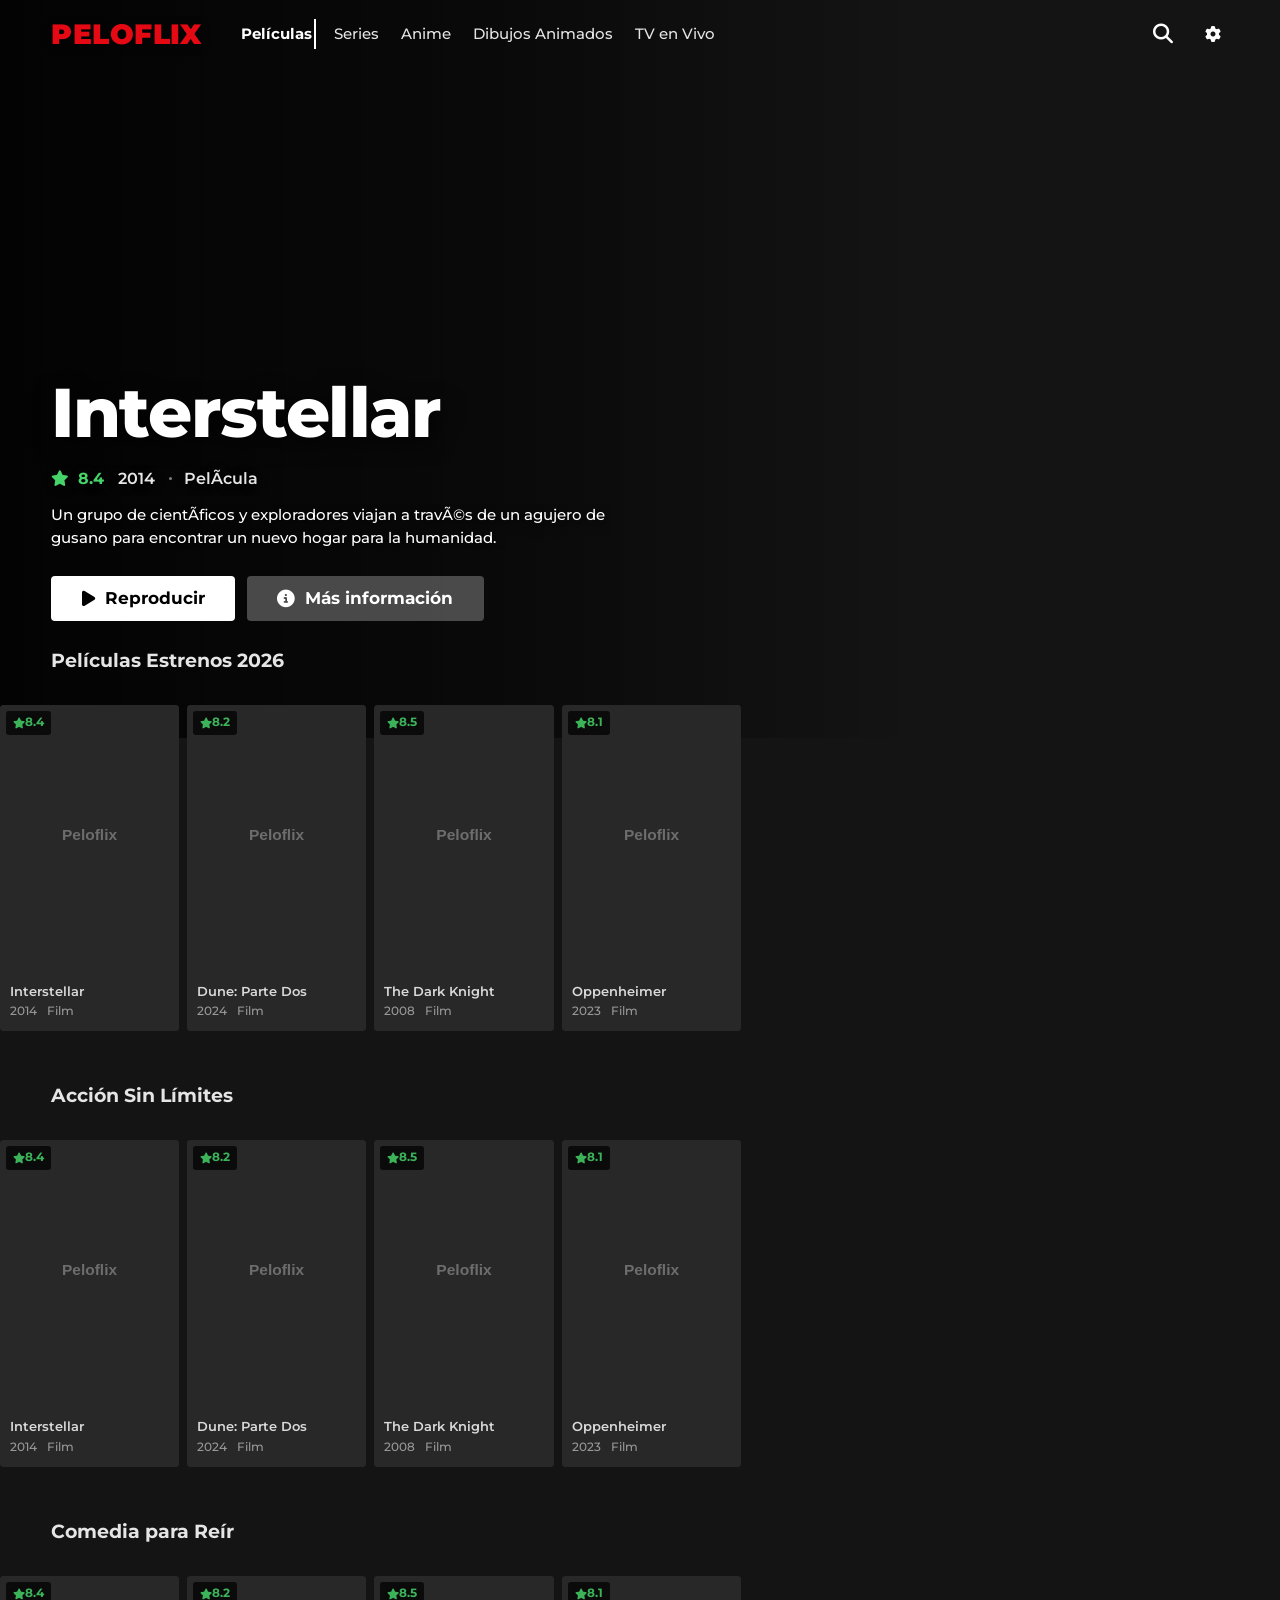
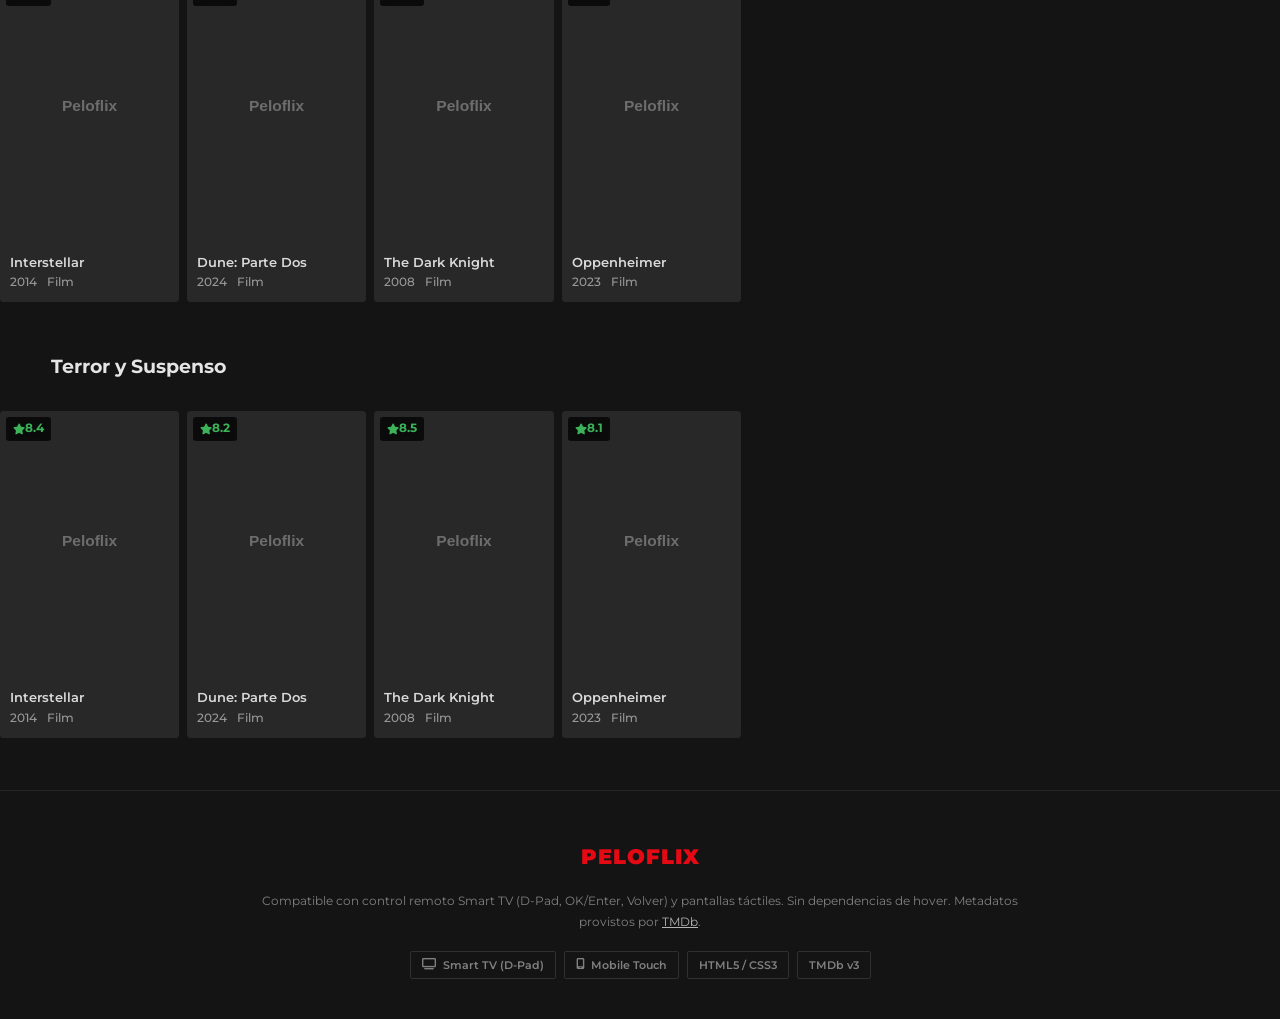
==== commit de153934: "refactor: update app logic, add settings configuration view, and optimize UI styles for streaming pl" ====
--- a/index.html
+++ b/index.html
@@ -2,208 +2,184 @@
 <html lang="es">
 <head>
   <meta charset="UTF-8">
-  <meta name="viewport" content="width=device-width, initial-scale=1.0, maximum-scale=1.0, user-scalable=no">
-  <meta name="description" content="PelisFlix - Streaming optimizado para Smart TV y móviles con navegación D-Pad y toque explícito.">
-  <meta name="theme-color" content="#121212">
-  <title>PelisFlix | Smart TV & Mobile Streaming</title>
-
-  <!-- Google Fonts: Montserrat & Outfit -->
+  <meta name="viewport" content="width=device-width, initial-scale=1.0">
+  <meta name="description" content="Peloflix — películas y series ilimitadas. Streaming optimizado para Smart TV y móviles.">
+  <meta name="theme-color" content="#141414">
+  <meta name="color-scheme" content="dark">
+
+  <!-- Marca -->
+  <title>Peloflix | Películas y Series Ilimitadas</title>
+  <link rel="icon" href="data:image/svg+xml,<svg xmlns='http://www.w3.org/2000/svg' viewBox='0 0 32 32'><rect width='32' height='32' rx='6' fill='%23E50914'/><text x='16' y='23' font-family='Arial,sans-serif' font-size='20' font-weight='bold' fill='%23fff' text-anchor='middle'>P</text></svg>">
+
+  <!-- Open Graph -->
+  <meta property="og:type" content="website">
+  <meta property="og:site_name" content="Peloflix">
+  <meta property="og:title" content="Peloflix | Películas y Series Ilimitadas">
+  <meta property="og:description" content="Streaming optimizado para Smart TV y dispositivos móviles.">
+
+  <!-- Tipografía: Montserrat en todo el sitio -->
   <link rel="preconnect" href="https://fonts.googleapis.com">
   <link rel="preconnect" href="https://fonts.gstatic.com" crossorigin>
-  <link href="https://fonts.googleapis.com/css2?family=Montserrat:wght@400;500;600;700;800;900&family=Outfit:wght@300;400;500;600;700;800&display=swap" rel="stylesheet">
-
-  <!-- Font Awesome para Iconografía -->
+  <link href="https://fonts.googleapis.com/css2?family=Montserrat:wght@400;500;600;700;800;900&display=swap" rel="stylesheet">
+
+  <!-- Iconografía -->
   <link rel="stylesheet" href="https://cdnjs.cloudflare.com/ajax/libs/font-awesome/6.5.1/css/all.min.css">
 
-  <!-- Estilos Principales -->
+  <!-- Sistema de diseño (único archivo, sin capas de override) -->
   <link rel="stylesheet" href="styles.css">
 
-  <!-- HLS.js para reproducción de transmisiones IPTV / TV en Vivo -->
-  <script src="https://cdn.jsdelivr.net/npm/hls.js@latest"></script>
+  <!-- HLS.js para TV en vivo (se carga bajo demanda desde app.js) -->
 </head>
-<body class="tv-mode">
-
-  <!-- Overlay para cerrar el menú lateral en Smart TV y móviles -->
-  <div id="sidebar-overlay" class="sidebar-overlay hidden" aria-hidden="true"></div>
-
-  <!-- HEADER PRINCIPAL (10-FOOT UI READY) -->
+<body>
+
+  <noscript>
+    <div style="padding:40px;text-align:center;font-family:sans-serif;color:#fff;background:#141414">
+      <h1>Peloflix necesita JavaScript</h1>
+      <p style="color:#b3b3b3">Actívalo en tu navegador para empezar a ver películas y series.</p>
+    </div>
+  </noscript>
+
+  <!-- ==========================================================================
+       HEADER
+       ========================================================================== -->
   <header id="main-header" class="header">
     <div class="header-container">
-      
-      <!-- Indicador izquierdo de calidad / estado -->
-      <div class="header-left">
-        <span class="header-tagline">
-          <i class="fa-solid fa-tv"></i> TV & Mobile Ready
-        </span>
-      </div>
-
-      <!-- Logotipo Estrictamente Centrado Horizontalmente -->
-      <a href="#" class="brand-logo" id="brand-logo" tabindex="0" title="PelisFlix Inicio" aria-label="Ir al inicio de PelisFlix">
-        <div class="logo-icon">
-          <i class="fa-solid fa-film"></i>
-        </div>
-        <span class="logo-text">Pelis<span>Flix</span></span>
+
+      <a href="#" class="brand-logo" id="brand-logo" tabindex="0" aria-label="Peloflix, ir al inicio">
+        <span class="logo-text">Peloflix</span>
       </a>
 
-      <!-- Botones del Header Accesibles para Control Remoto y Toque -->
+      <nav class="sub-navbar" id="sub-navbar" aria-label="Categorías">
+        <div class="sub-navbar-container">
+          <button class="nav-tab-btn active" data-category="movie" tabindex="0">Películas</button>
+          <button class="nav-tab-btn" data-category="tv" tabindex="0">Series</button>
+          <button class="nav-tab-btn" data-category="anime" tabindex="0">Anime</button>
+          <button class="nav-tab-btn" data-category="cartoons" tabindex="0">Dibujos Animados</button>
+          <button class="nav-tab-btn" data-category="live" tabindex="0">TV en Vivo</button>
+        </div>
+      </nav>
+
       <div class="header-right">
-        <button id="header-search-btn" class="header-search-btn" tabindex="0" aria-label="Abrir buscador de películas y series" title="Buscar">
-          <i class="fa-solid fa-magnifying-glass"></i>
-          <span class="search-btn-text">Buscar</span>
+        <button id="header-search-btn" class="header-search-btn" tabindex="0" aria-label="Buscar películas y series" title="Buscar">
+          <i class="fa-solid fa-magnifying-glass" aria-hidden="true"></i>
         </button>
-        <button id="sidebar-toggle-btn" class="sidebar-toggle-btn" tabindex="0" aria-label="Abrir menú de navegación" title="Abrir menú">
-          <i class="fa-solid fa-bars"></i>
-          <span class="toggle-btn-text">Menú</span>
-        </button>
-      </div>
-    </div>
-
-    <!-- SUB-NAVBAR: BARRA DE PESTAÑAS HORIZONTAL (PELÍCULAS, SERIES, ANIME, DIBUJOS ANIMADOS) -->
-    <nav class="sub-navbar" id="sub-navbar" aria-label="Navegación principal por categorías">
-      <div class="sub-navbar-container">
-        <button class="nav-tab-btn active" data-category="movie" tabindex="0">
-          <i class="fa-solid fa-film"></i>
-          <span>Películas</span>
-        </button>
-        <button class="nav-tab-btn" data-category="tv" tabindex="0">
-          <i class="fa-solid fa-tv"></i>
-          <span>Series</span>
-        </button>
-        <button class="nav-tab-btn" data-category="anime" tabindex="0">
-          <i class="fa-solid fa-dragon"></i>
-          <span>Anime</span>
-        </button>
-        <button class="nav-tab-btn" data-category="cartoons" tabindex="0">
-          <i class="fa-solid fa-shapes"></i>
-          <span>Dibujos Animados</span>
-        </button>
-        <button class="nav-tab-btn" data-category="live" tabindex="0">
-          <i class="fa-solid fa-tower-broadcast"></i>
-          <span>TV en Vivo</span>
-        </button>
-      </div>
-    </nav>
+        <a href="config.html" id="header-settings-btn" class="header-settings-btn" tabindex="0" aria-label="Configuración" title="Ajustes">
+          <i class="fa-solid fa-gear" aria-hidden="true"></i>
+        </a>
+      </div>
+    </div>
   </header>
 
-  <!-- ÁREA PRINCIPAL DE CONTENIDO (FULL WIDTH) -->
   <main class="main-content" id="main-content">
-    
-    <!-- Hero Banner (Destacado Cinematográfico) -->
+
+    <!-- ========================================================================
+         HERO
+         ======================================================================== -->
     <section id="hero-banner" class="hero-banner">
       <div class="hero-backdrop" id="hero-backdrop"></div>
       <div class="hero-overlay"></div>
       <div class="hero-content">
-        <div class="hero-badge" id="hero-badge">
-          <i class="fa-solid fa-fire"></i> Destacado de hoy
-        </div>
-        <h1 class="hero-title" id="hero-title">Cargando título...</h1>
+        <h1 class="hero-title" id="hero-title">Cargando título…</h1>
         <div class="hero-meta" id="hero-meta">
-          <span class="hero-rating"><i class="fa-solid fa-star"></i> --</span>
-          <span class="hero-year">----</span>
+          <span class="hero-rating"><i class="fa-solid fa-star" aria-hidden="true"></i> —</span>
+          <span class="hero-year">—</span>
           <span class="hero-type-badge">Película</span>
         </div>
         <p class="hero-overview" id="hero-overview">
-          Explora las mejores películas y series en alta definición adaptadas para Smart TV y dispositivos móviles.
+          Explora las mejores películas y series en alta definición, adaptadas para Smart TV y dispositivos móviles.
         </p>
         <div class="hero-actions">
           <button id="hero-play-btn" class="btn btn-primary btn-lg" tabindex="0">
-            <i class="fa-solid fa-play"></i> Reproducir Ahora
+            <i class="fa-solid fa-play" aria-hidden="true"></i> Reproducir
           </button>
           <button id="hero-info-btn" class="btn btn-secondary btn-lg" tabindex="0">
-            <i class="fa-solid fa-circle-info"></i> Más Detalles
+            <i class="fa-solid fa-circle-info" aria-hidden="true"></i> Más información
           </button>
         </div>
       </div>
     </section>
 
-    <!-- ================================================================
-         LAYOUT NETFLIX: FILAS HORIZONTALES (Solo Pestaña Películas)
-         ================================================================ -->
+    <!-- ========================================================================
+         REPRODUCTOR DE VIDEO (NATIVO)
+         ======================================================================== -->
+    <section id="player-section" class="player-section hidden">
+      <div class="native-player-container">
+        <video id="main-player" controls width="100%" poster="https://image.tmdb.org/t/p/original/8RpDcsfLJypbO6vtec8O51Wf6G0.jpg">
+            <source src="demo-video.mp4" type="video/mp4">
+            Tu navegador no soporta el elemento de video nativo.
+        </video>
+      </div>
+    </section>
+
+    <!-- ========================================================================
+         FILAS HORIZONTALES (PELÍCULAS)
+         ======================================================================== -->
     <section id="home-rows-container" class="home-rows-container">
 
-      <!-- Fila 1: Estrenos 2026 -->
-      <div class="content-row" id="row-estrenos">
+      <div class="content-row">
         <div class="row-header">
-          <h2 class="row-title"><i class="fa-solid fa-star"></i> Películas Estrenos 2026</h2>
-        </div>
-        <div class="row-scroll" id="row-scroll-estrenos" role="list" aria-label="Estrenos 2026">
-          <!-- Tarjetas inyectadas desde JS -->
-        </div>
-      </div>
-
-      <!-- Fila 2: Acción Sin Límites -->
-      <div class="content-row" id="row-accion">
+          <h2 class="row-title">Películas Estrenos <span id="row-year-label"></span></h2>
+        </div>
+        <div class="row-scroll" id="row-scroll-estrenos" aria-label="Estrenos"></div>
+      </div>
+
+      <div class="content-row">
         <div class="row-header">
-          <h2 class="row-title"><i class="fa-solid fa-explosion"></i> Acción Sin Límites</h2>
-        </div>
-        <div class="row-scroll" id="row-scroll-accion" role="list" aria-label="Acción Sin Límites">
-          <!-- Tarjetas inyectadas desde JS -->
-        </div>
-      </div>
-
-      <!-- Fila 3: Comedia para Reír -->
-      <div class="content-row" id="row-comedia">
+          <h2 class="row-title">Acción Sin Límites</h2>
+        </div>
+        <div class="row-scroll" id="row-scroll-accion" aria-label="Acción"></div>
+      </div>
+
+      <div class="content-row">
         <div class="row-header">
-          <h2 class="row-title"><i class="fa-solid fa-face-laugh-squint"></i> Comedia para Reír</h2>
-        </div>
-        <div class="row-scroll" id="row-scroll-comedia" role="list" aria-label="Comedia para Reír">
-          <!-- Tarjetas inyectadas desde JS -->
-        </div>
-      </div>
-
-      <!-- Fila 4: Terror y Suspenso -->
-      <div class="content-row" id="row-terror">
+          <h2 class="row-title">Comedia para Reír</h2>
+        </div>
+        <div class="row-scroll" id="row-scroll-comedia" aria-label="Comedia"></div>
+      </div>
+
+      <div class="content-row">
         <div class="row-header">
-          <h2 class="row-title"><i class="fa-solid fa-ghost"></i> Terror y Suspenso</h2>
-        </div>
-        <div class="row-scroll" id="row-scroll-terror" role="list" aria-label="Terror y Suspenso">
-          <!-- Tarjetas inyectadas desde JS -->
-        </div>
-      </div>
-
-      <!-- Botón Ver Todas las Categorías -->
-      <div class="explore-btn-wrapper">
-        <button id="explore-all-btn" class="btn btn-secondary explore-btn" tabindex="0">
-          <i class="fa-solid fa-compass"></i> Ver Todas las Categorías
-        </button>
-      </div>
+          <h2 class="row-title">Terror y Suspenso</h2>
+        </div>
+        <div class="row-scroll" id="row-scroll-terror" aria-label="Terror"></div>
+      </div>
+
+
     </section>
 
-    <!-- ================================================================
-         EXPLORADOR DE CATEGORÍAS (GÉNEROS TMDB)
-         ================================================================ -->
+    <!-- ========================================================================
+         EXPLORADOR DE GÉNEROS
+         ======================================================================== -->
     <section id="category-explorer" class="category-explorer hidden">
       <div class="explorer-header">
-        <h2 class="explorer-title"><i class="fa-solid fa-layer-group"></i> Explorador de Categorías</h2>
+        <h2 class="explorer-title">
+          <i class="fa-solid fa-layer-group" aria-hidden="true"></i> Explorador de Categorías
+        </h2>
         <button id="explorer-back-btn" class="btn btn-ghost btn-sm" tabindex="0">
-          <i class="fa-solid fa-arrow-left"></i> Volver al Inicio
+          <i class="fa-solid fa-arrow-left" aria-hidden="true"></i> Volver al Inicio
         </button>
       </div>
 
-      <!-- Botonera de Géneros -->
-      <div class="genre-btn-grid" id="genre-btn-grid" role="list" aria-label="Filtrar por género">
-        <!-- Botones de género inyectados desde JS -->
-      </div>
-
-      <!-- Grilla de resultados filtrados -->
+      <div class="genre-btn-grid" id="genre-btn-grid" aria-label="Filtrar por género"></div>
+
       <div class="explorer-results">
         <h3 id="explorer-results-title" class="explorer-results-title">Selecciona un género para explorar</h3>
         <div id="explorer-loader" class="loader-container hidden">
           <div class="spinner"></div>
-          <p>Cargando películas...</p>
-        </div>
-        <div id="explore-grid" class="media-grid" role="grid" aria-label="Resultados del explorador">
-          <!-- Tarjetas dinámicas -->
-        </div>
+          <p>Cargando películas…</p>
+        </div>
+        <div id="explore-grid" class="media-grid" aria-label="Resultados del explorador"></div>
         <div class="load-more-wrapper">
           <button id="explore-load-more-btn" class="btn btn-secondary load-more-btn hidden" tabindex="0">
-            <i class="fa-solid fa-angle-down"></i> Cargar más títulos
+            <i class="fa-solid fa-angle-down" aria-hidden="true"></i> Cargar más títulos
           </button>
         </div>
       </div>
     </section>
 
-    <!-- Catálogo y Grilla de Tarjetas (Para Series, Anime, Cartoons, Live, Búsqueda) -->
+    <!-- ========================================================================
+         CATÁLOGO (Series / Anime / Dibujos / TV en vivo)
+         ======================================================================== -->
     <section id="catalog-section" class="catalog-container">
       <div class="section-header">
         <div class="section-title-group">
@@ -213,38 +189,34 @@
         <div class="results-count" id="results-count"></div>
       </div>
 
-      <!-- Grilla de Tarjetas Accesibles (D-Pad Ready) -->
-      <div id="media-grid" class="media-grid" role="grid" aria-label="Catálogo de Películas y Series">
-        <!-- Tarjetas dinámicas inyectadas desde app.js -->
-      </div>
-
-      <!-- Indicador de Carga -->
+      <div id="media-grid" class="media-grid" aria-label="Catálogo de películas y series"></div>
+
       <div id="loader" class="loader-container hidden">
         <div class="spinner"></div>
-        <p>Cargando títulos en PelisFlix...</p>
-      </div>
-
-      <!-- Botón Cargar Más -->
+        <p>Cargando títulos…</p>
+      </div>
+
       <div class="load-more-wrapper">
         <button id="load-more-btn" class="btn btn-secondary load-more-btn hidden" tabindex="0">
-          <i class="fa-solid fa-angle-down"></i> Cargar más títulos
+          <i class="fa-solid fa-angle-down" aria-hidden="true"></i> Cargar más títulos
         </button>
       </div>
     </section>
 
-    <!-- Footer -->
+    <!-- ========================================================================
+         FOOTER
+         ======================================================================== -->
     <footer class="footer">
       <div class="footer-content">
-        <div class="footer-logo">
-          <i class="fa-solid fa-film"></i> Pelis<span>Flix</span>
-        </div>
+        <div class="footer-logo">PELOFLIX</div>
         <p class="footer-disclaimer">
-          Compatible con control remoto Smart TV (D-Pad, OK/Enter, Volver) y pantallas táctiles móviles. Sin dependencias de mouse hover.
-          Metadatos provistos por <a href="https://www.themoviedb.org/" target="_blank" rel="noopener">TMDb</a>.
+          Compatible con control remoto Smart TV (D-Pad, OK/Enter, Volver) y pantallas táctiles.
+          Sin dependencias de hover. Metadatos provistos por
+          <a href="https://www.themoviedb.org/" target="_blank" rel="noopener noreferrer">TMDb</a>.
         </p>
         <div class="footer-badges">
-          <span class="tech-tag"><i class="fa-solid fa-tv"></i> Smart TV (D-Pad)</span>
-          <span class="tech-tag"><i class="fa-solid fa-mobile-screen"></i> Mobile Touch</span>
+          <span class="tech-tag"><i class="fa-solid fa-tv" aria-hidden="true"></i> Smart TV (D-Pad)</span>
+          <span class="tech-tag"><i class="fa-solid fa-mobile-screen" aria-hidden="true"></i> Mobile Touch</span>
           <span class="tech-tag">HTML5 / CSS3</span>
           <span class="tech-tag">TMDb v3</span>
         </div>
@@ -252,376 +224,203 @@
     </footer>
   </main>
 
-  <!-- PANEL LATERAL DE NAVEGACIÓN (APERTURA 100% EXPLÍCITA, SIN HOVER) -->
-  <aside id="right-sidebar" class="right-sidebar" aria-label="Panel de navegación lateral">
-    
-    <!-- Pestaña lateral accesible mediante clic o control remoto -->
-    <div class="sidebar-edge-tab" id="sidebar-edge-tab" tabindex="0" role="button" aria-label="Alternar menú lateral" title="Abrir Menú">
-      <i class="fa-solid fa-chevron-left tab-arrow"></i>
-      <span class="tab-label">MENÚ</span>
-    </div>
-
-    <!-- Contenido Interno del Sidebar -->
-    <div class="sidebar-inner">
-      <div class="sidebar-header">
-        <div class="sidebar-header-title">
-          <i class="fa-solid fa-compass"></i>
-          <span>Menú de Navegación</span>
-        </div>
-        <button id="sidebar-close-btn" class="sidebar-close-btn" tabindex="0" aria-label="Cerrar panel lateral" title="Cerrar">
-          <i class="fa-solid fa-xmark"></i>
-        </button>
-      </div>
-
-      <div class="sidebar-scrollable-content">
-        <!-- 1. Accesos Secundarios de Navegación -->
-        <section class="sidebar-section">
-          <h3 class="sidebar-section-title">Navegación y Utilidades</h3>
-          <nav class="sidebar-nav" role="navigation">
-            <button class="sidebar-nav-btn" id="sidebar-search-btn" tabindex="0">
-              <i class="fa-solid fa-magnifying-glass"></i>
-              <span>Abrir Buscador</span>
-            </button>
-          </nav>
-        </section>
-
-        <!-- 2. Apartado de Configuración Protegido por PIN -->
-        <section class="sidebar-section sidebar-settings-section">
-          <h3 class="sidebar-section-title">Administración</h3>
-          <button class="sidebar-nav-btn config-btn" id="config-menu-btn" tabindex="0">
-            <i class="fa-solid fa-gear"></i>
-            <span>Configuración</span>
-          </button>
-        </section>
-
-        <!-- 3. Información del Sistema y Dispositivo -->
-        <section class="sidebar-section">
-          <h3 class="sidebar-section-title">Dispositivo y Sistema</h3>
-          <div class="sidebar-info-card">
-            <div class="info-row">
-              <i class="fa-solid fa-tv"></i>
-              <span>Smart TV (D-Pad Ready)</span>
-            </div>
-            <div class="info-row">
-              <i class="fa-solid fa-mobile-screen"></i>
-              <span>Mobile Touch Ready</span>
-            </div>
-            <div class="info-row">
-              <i class="fa-solid fa-shield-halved"></i>
-              <span>Seguridad PIN: Pia26</span>
-            </div>
-            <div class="info-row">
-              <i class="fa-solid fa-circle-check"></i>
-              <span>Versión PelisFlix v2.5</span>
-            </div>
-          </div>
-        </section>
-      </div>
-    </div>
-  </aside>
-
-  <!-- MODAL DEDICADO DE BÚSQUEDA FLOTANTE (SMART TV & MÓVILES) -->
+  <!-- ==========================================================================
+       MODAL: BÚSQUEDA
+       ========================================================================== -->
   <div id="search-modal" class="modal-backdrop hidden" role="dialog" aria-modal="true" aria-labelledby="search-modal-title">
     <div class="modal-dialog search-dialog" tabindex="-1">
       <div class="search-modal-header">
         <div class="search-input-wrapper">
           <i class="fa-solid fa-magnifying-glass search-input-icon" aria-hidden="true"></i>
-          <input 
-            type="text" 
-            id="modal-search-input" 
-            class="modal-search-input" 
-            placeholder="Buscar películas, series, actores..." 
+          <label for="modal-search-input" id="search-modal-title" class="visually-hidden">Buscar películas y series</label>
+          <input
+            type="search"
+            id="modal-search-input"
+            class="modal-search-input"
+            placeholder="Buscar películas, series, actores…"
             autocomplete="off"
-            autofocus
+            autocapitalize="off"
+            spellcheck="false"
             tabindex="0"
-            aria-label="Escribe para buscar películas y series"
-          />
+          >
           <button id="modal-clear-search-btn" class="modal-clear-search-btn hidden" tabindex="0" aria-label="Limpiar búsqueda" title="Borrar texto">
-            <i class="fa-solid fa-xmark"></i>
+            <i class="fa-solid fa-xmark" aria-hidden="true"></i>
           </button>
         </div>
-        <button id="search-modal-close-btn" class="modal-close-btn search-close-btn" tabindex="0" aria-label="Cerrar búsqueda (o presiona Escape / Volver)" title="Cerrar">
-          <i class="fa-solid fa-xmark"></i>
+        <button id="search-modal-close-btn" class="modal-close-btn search-close-btn" tabindex="0" aria-label="Cerrar búsqueda" title="Cerrar">
+          <i class="fa-solid fa-xmark" aria-hidden="true"></i>
         </button>
       </div>
 
-      <!-- Barra de estado y cargador -->
       <div class="search-meta-bar">
-        <span id="search-status-text" class="search-status-text">
-          <i class="fa-solid fa-compass"></i> Ingresa un término para comenzar a buscar
+        <span id="search-status-text" class="search-status-text" role="status" aria-live="polite">
+          <i class="fa-solid fa-compass" aria-hidden="true"></i> Ingresa un término para comenzar a buscar
         </span>
         <div id="search-modal-loader" class="search-modal-loader hidden">
           <div class="spinner-small"></div>
-          <span>Buscando en PelisFlix...</span>
-        </div>
-      </div>
-
-      <!-- Contenedor con grilla responsiva de resultados -->
+          <span>Buscando…</span>
+        </div>
+      </div>
+
       <div class="search-results-wrapper">
-        <div id="search-results-grid" class="search-results-grid" role="grid" aria-label="Resultados de búsqueda">
-          <!-- Tarjetas generadas dinámicamente -->
-        </div>
+        <div id="search-results-grid" class="search-results-grid" aria-label="Resultados de búsqueda"></div>
       </div>
     </div>
   </div>
 
-  <!-- MODAL 1: AUTENTICACIÓN POR PIN/CONTRASEÑA ("Pia26") -->
-  <div id="pin-modal" class="modal-backdrop hidden" role="dialog" aria-modal="true" aria-labelledby="pin-modal-title">
-    <div class="modal-dialog auth-dialog" tabindex="-1">
-      <button id="pin-close-btn" class="modal-close-btn" tabindex="0" aria-label="Cerrar ventana de autenticación">
-        <i class="fa-solid fa-xmark"></i>
-      </button>
-
-      <div class="auth-box">
-        <div class="auth-icon-circle">
-          <i class="fa-solid fa-lock"></i>
-        </div>
-        <h2 id="pin-modal-title" class="auth-title">Acceso Protegido</h2>
-        <p class="auth-desc">
-          Introduce la contraseña de seguridad para acceder a la configuración de la API y ajustes del sistema.
-        </p>
-
-        <form id="pin-form" class="auth-form" onsubmit="return false;">
-          <div class="auth-input-group">
-            <label for="pin-input" class="auth-label">Contraseña de Administrador:</label>
-            <input 
-              type="password" 
-              id="pin-input" 
-              class="auth-input" 
-              placeholder="Ingresa la contraseña..." 
-              autocomplete="off" 
-              tabindex="0"
-            />
-          </div>
-
-          <div id="pin-error" class="auth-error-msg hidden" role="alert">
-            <i class="fa-solid fa-circle-exclamation"></i>
-            <span>Contraseña Incorrecta</span>
-          </div>
-
-          <div class="auth-actions">
-            <button type="submit" id="pin-submit-btn" class="btn btn-primary btn-lg" tabindex="0">
-              <i class="fa-solid fa-unlock"></i> Desbloquear
-            </button>
-            <button type="button" id="pin-cancel-btn" class="btn btn-ghost" tabindex="0">
-              Cancelar
-            </button>
-          </div>
-        </form>
-      </div>
-    </div>
-  </div>
-
-  <!-- MODAL 2: AJUSTES / CONFIGURACIÓN DE API KEY (PROTEGIDO) -->
-  <div id="settings-modal" class="modal-backdrop hidden" role="dialog" aria-modal="true" aria-labelledby="settings-modal-title">
-    <div class="modal-dialog settings-dialog" tabindex="-1">
-      <button id="settings-close-btn" class="modal-close-btn" tabindex="0" aria-label="Cerrar configuración">
-        <i class="fa-solid fa-xmark"></i>
-      </button>
-
-      <div class="settings-box">
-        <div class="settings-header">
-          <div class="settings-icon-title">
-            <i class="fa-solid fa-gear"></i>
-            <h2 id="settings-modal-title">Configuración de PelisFlix</h2>
-          </div>
-          <span id="api-status-badge" class="api-status-badge badge-demo">Modo Demo</span>
-        </div>
-
-        <div class="settings-body">
-          <div class="settings-card">
-            <h3 class="settings-card-title">
-              <i class="fa-solid fa-key"></i> Clave de API TMDb (v3)
-            </h3>
-            <p class="settings-card-desc">
-              Conecta tu propia API Key de The Movie Database para obtener títulos, carátulas HD y sinopsis en español actualizadas en tiempo real.
-            </p>
-
-            <div class="settings-input-group">
-              <input 
-                type="text" 
-                id="api-key-input" 
-                class="settings-input" 
-                placeholder="Pega tu API Key de TMDb aquí..." 
-                tabindex="0"
-                aria-label="Clave de API TMDb"
-              />
-              <div class="settings-btn-row">
-                <button id="save-api-key-btn" class="btn btn-primary btn-lg" tabindex="0">
-                  <i class="fa-solid fa-floppy-disk"></i> Guardar Clave
-                </button>
-                <button id="clear-api-key-btn" class="btn btn-ghost" tabindex="0" title="Eliminar Clave">
-                  <i class="fa-solid fa-trash-can"></i> Restablecer
-                </button>
-              </div>
-            </div>
-
-            <div class="settings-footer-info">
-              <i class="fa-solid fa-shield-halved"></i>
-              <span>La clave se guarda de manera segura y local en este dispositivo (LocalStorage).</span>
-            </div>
-          </div>
-        </div>
-      </div>
-    </div>
-  </div>
-
-  <!-- MODAL DE DETALLES Y REPRODUCTOR MULTISERVIDOR -->
+  <!-- ==========================================================================
+       MODAL: DETALLE + REPRODUCTOR
+       ========================================================================== -->
   <div id="media-modal" class="modal-backdrop hidden" role="dialog" aria-modal="true" aria-labelledby="modal-title">
     <div class="modal-dialog" tabindex="-1">
-      <!-- Botón de Cerrar Modal -->
-      <button id="modal-close-btn" class="modal-close-btn" tabindex="0" aria-label="Cerrar modal (o presiona Volver / Escape)">
-        <i class="fa-solid fa-xmark"></i>
+      <button id="modal-close-btn" class="modal-close-btn" tabindex="0" aria-label="Cerrar">
+        <i class="fa-solid fa-xmark" aria-hidden="true"></i>
       </button>
 
-      <!-- REPRODUCTOR MULTISERVIDOR EN EL MODAL -->
+      <!-- Reproductor -->
       <div id="modal-player-section" class="modal-player-section hidden">
         <div class="player-top-bar" id="player-top-bar">
           <div class="player-title-info">
-            <span class="player-label"><i class="fa-solid fa-circle-play"></i> Reproduciendo:</span>
+            <span class="player-label"><i class="fa-solid fa-circle-play" aria-hidden="true"></i> Reproduciendo</span>
             <span class="player-playing-title" id="player-playing-title">Título</span>
           </div>
 
-          <!-- Selector de Servidores Ampliado con Soporte de Audio Latino y Subtítulos -->
           <div class="server-control-group">
             <div class="server-badge-wrapper">
-              <span id="server-active-badge" class="server-active-badge" title="Proveedor activo">
-                <i class="fa-solid fa-language"></i>
-                <span id="server-badge-text">Audio Latino & Sub</span>
+              <span id="server-active-badge" class="server-active-badge">
+                <i class="fa-solid fa-language" aria-hidden="true"></i>
+                <span id="server-badge-text">UNLIMPLAY</span>
               </span>
             </div>
 
-            <label for="server-select" class="server-select-label">
-              <i class="fa-solid fa-server"></i> Servidor:
-            </label>
-            <select id="server-select" class="server-select" tabindex="0" aria-label="Seleccionar servidor de reproducción">
-              <option value="vidsrc">⚡ Servidor 1 (VidSrc) - Rápido HD</option>
-              <option value="embed_su">🌐 Servidor 2 (Embed.su) - Multi-Audio & Sub</option>
-              <option value="vidsrc_pro">⭐ Servidor 3 (VidSrc PRO) - Calidad 1080p</option>
-              <option value="vidsrc_vip">🔒 Servidor 4 (VidSrc VIP) - Alta Estabilidad</option>
-              <option value="autoembed">🇲🇽 Servidor 5 (AutoEmbed) - Audio Latino & Sub</option>
-              <option value="multiembed">🇪🇸 Servidor 6 (MultiEmbed) - Español & Multi-idioma</option>
-            </select>
-            <span class="adblock-tip" title="Recomendación para evitar interrupciones">
-              <i class="fa-solid fa-shield-halved"></i>
-              <span class="adblock-tip-text">Usa Brave o uBlock para una experiencia sin anuncios</span>
-            </span>
-
-            <button id="quick-switch-server-btn" class="quick-switch-btn" tabindex="0" title="Cambiar al siguiente servidor de inmediato">
-              <i class="fa-solid fa-rotate"></i>
+            <div class="video-sources-container" id="video-sources-container">
+              <h3 class="video-sources-title"><span class="vertical-line"></span> Fuentes de vídeo</h3>
+              <div class="server-btn-group" id="server-btn-group">
+                <button class="server-btn active" data-server="unlimplay" tabindex="0">
+                  <span class="server-btn-icon" aria-hidden="true">⚡</span>
+                  <span class="server-btn-name">UNLIMPLAY</span>
+                  <span class="server-btn-badge badge-multi">Multi</span>
+                </button>
+                <button class="server-btn" data-server="embed_su" tabindex="0">
+                  <span class="server-btn-icon" aria-hidden="true">⚡</span>
+                  <span class="server-btn-name">Embed.su</span>
+                  <span class="server-btn-badge badge-multi">Multi</span>
+                </button>
+                <button class="server-btn" data-server="multiembed" tabindex="0">
+                  <span class="server-btn-icon" aria-hidden="true">⚡</span>
+                  <span class="server-btn-name">MultiEmbed</span>
+                  <span class="server-btn-badge badge-latino">Latino/Multi</span>
+                </button>
+              </div>
+            </div>
+
+            <button id="quick-switch-server-btn" class="quick-switch-btn" tabindex="0" title="Cambiar al siguiente servidor">
+              <i class="fa-solid fa-rotate" aria-hidden="true"></i>
               <span class="quick-switch-text">Cambiar</span>
             </button>
 
             <button id="player-close-view-btn" class="btn btn-ghost btn-sm" tabindex="0" title="Volver a los detalles">
-              <i class="fa-solid fa-arrow-left"></i> Detalles
+              <i class="fa-solid fa-arrow-left" aria-hidden="true"></i> Detalles
             </button>
           </div>
         </div>
 
-        <!-- Contenedor 16:9 Adaptativo del Reproductor (Dual: Iframe Películas/Series + Video HLS.js TV en Vivo) -->
         <div class="iframe-container">
-          <iframe 
-            id="video-player" 
-            src="" 
-            frameborder="0" 
-            allowfullscreen 
+          <iframe
+            id="video-player"
+            title="Reproductor de vídeo"
             allow="accelerometer; autoplay; clipboard-write; encrypted-media; gyroscope; picture-in-picture; web-share"
-            title="Reproductor de Streaming Multiservidor"
+            allowfullscreen
           ></iframe>
-          <video 
-            id="liveTvPlayer" 
-            controls 
-            playsinline 
-            style="width: 100%; height: 100%; display: none; background: #000; object-fit: contain;"
-          ></video>
-        </div>
-
-        <div class="player-footer-hint">
-          <i class="fa-solid fa-circle-info"></i>
-          <span>¿Sin audio latino o subtítulos en español? Cambia de servidor arriba (prueba AutoEmbed o MultiEmbed). Si un servidor falla, cámbialo en cualquier momento.</span>
-        </div>
+          <video id="liveTvPlayer" controls playsinline hidden></video>
+        </div>
+
+        <p class="player-footer-hint">
+          <i class="fa-solid fa-circle-info" aria-hidden="true"></i>
+          <span>¿Sin audio latino o subtítulos en español? Cambia de servidor arriba. Si uno falla, cámbialo en cualquier momento.</span>
+        </p>
         <p class="player-adblock-notice">
-          <i class="fa-solid fa-shield-halved"></i>
-          Para una experiencia sin interrupciones, recomendamos usar navegadores con bloqueador de anuncios (Brave, uBlock).
+          <i class="fa-solid fa-shield-halved" aria-hidden="true"></i>
+          <span>Para una experiencia sin interrupciones, usa un navegador con bloqueador de anuncios.</span>
         </p>
       </div>
 
-      <!-- Cabecera Visual del Modal (Backdrop HD) -->
+      <!-- Detalle -->
       <div class="modal-hero-cover" id="modal-hero-cover">
         <div class="modal-cover-gradient"></div>
       </div>
 
-      <!-- Metadatos del Modal -->
       <div class="modal-body">
         <div class="modal-details-grid">
-          <!-- Columna Izquierda: Poster con proporciones fijas sin colisión -->
           <div class="modal-poster-wrapper">
-            <img id="modal-poster" src="" alt="Poster" class="modal-poster" />
-          </div>
-
-          <!-- Columna Derecha: Información Principal y Botones de Acción -->
+            <img id="modal-poster" src="" alt="" class="modal-poster">
+          </div>
+
           <div class="modal-info">
             <h2 id="modal-title" class="modal-title">Título</h2>
             <p id="modal-tagline" class="modal-tagline"></p>
 
             <div class="modal-meta-chips">
-              <span id="modal-rating" class="meta-chip rating-chip">
-                <i class="fa-solid fa-star"></i> 8.5
-              </span>
-              <span id="modal-year" class="meta-chip">2024</span>
-              <span id="modal-duration" class="meta-chip">120 min</span>
+              <span id="modal-rating" class="meta-chip rating-chip"><i class="fa-solid fa-star" aria-hidden="true"></i> —</span>
+              <span id="modal-year" class="meta-chip">—</span>
+              <span id="modal-duration" class="meta-chip">—</span>
               <span id="modal-type" class="meta-chip type-chip">Película</span>
             </div>
 
-            <!-- Barra de Acciones del Modal: Botón Reproducir Ahora bien visible y separado -->
             <div class="modal-actions-bar">
               <button id="modal-play-btn" class="btn btn-primary btn-lg" tabindex="0">
-                <i class="fa-solid fa-play"></i> Reproducir Ahora (Pantalla Completa)
+                <i class="fa-solid fa-play" aria-hidden="true"></i> Reproducir Ahora
               </button>
             </div>
 
-            <!-- Géneros -->
             <div id="modal-genres" class="genres-container"></div>
 
-            <!-- Sinopsis -->
             <div class="modal-overview-block">
               <h3>Sinopsis</h3>
-              <p id="modal-overview" class="modal-overview">Sinopsis en español...</p>
-            </div>
-          </div>
-        </div>
-
-        <!-- Selector de Temporadas y Episodios (Series de TV) -->
+              <p id="modal-overview" class="modal-overview">Sinopsis en español…</p>
+            </div>
+          </div>
+        </div>
+
+        <!-- Episodios -->
         <div id="modal-tv-episodes" class="tv-episodes-section hidden">
           <div class="tv-episodes-header">
-            <h3><i class="fa-solid fa-list-ol"></i> Episodios Disponibles</h3>
+            <h3><i class="fa-solid fa-list-ol" aria-hidden="true"></i> Episodis Disponibles</h3>
             <div class="season-selector-wrapper">
-              <label for="season-select">Temporada:</label>
-              <select id="season-select" class="season-select" tabindex="0" aria-label="Seleccionar temporada">
-                <!-- Opciones dinámicas -->
-              </select>
-            </div>
-          </div>
-
-          <!-- Spinner de episodios -->
+              <label for="season-select">Temporada</label>
+              <select id="season-select" class="season-select" tabindex="0"></select>
+            </div>
+          </div>
+
           <div id="episodes-loader" class="episodes-loader hidden">
             <div class="spinner-small"></div>
-            <span>Cargando episodios de la temporada...</span>
-          </div>
-
-          <!-- Lista de Episodios Accesibles -->
-          <div id="episodes-container" class="episodes-grid" role="list">
-            <!-- Cards de episodios dinámicas -->
-          </div>
+            <span>Cargando episodios…</span>
+          </div>
+
+          <div id="episodes-container" class="episodes-grid" aria-label="Episodios"></div>
         </div>
       </div>
     </div>
   </div>
 
-  <!-- Toast de Notificaciones -->
-  <div id="toast" class="toast hidden" role="alert"></div>
-
-  <!-- Lógica Principal -->
-  <script src="app.js"></script>
+  <!-- Búsqueda Avanzada (Pantalla Dividida) -->
+  <div id="search-overlay" class="search-overlay hidden">
+    <div class="search-overlay-left">
+      <button id="search-close-btn" class="search-close-btn" aria-label="Cerrar búsqueda">
+        <i class="fa-solid fa-xmark"></i>
+      </button>
+      <input type="text" id="search-overlay-input" class="search-overlay-input" placeholder="Buscar películas, series..." autocomplete="off">
+    </div>
+    <div class="search-overlay-right">
+      <div id="search-overlay-results" class="search-overlay-results media-grid">
+        <!-- Resultados inyectados por JS -->
+      </div>
+    </div>
+  </div>
+
+  <!-- Notificaciones -->
+  <div id="toast" class="toast hidden" role="status" aria-live="polite"></div>
+
+  <script src="app.js" defer></script>
 </body>
 </html>
--- a/styles.css
+++ b/styles.css
@@ -1,62 +1,64 @@
-/* ==========================================================================
-   PelisFlix - Streaming Optimizado para Smart TV (D-Pad) y Móviles (Touch)
-   Sin dependencias de Hover + Modales de Seguridad (PIN: Pia26) & Configuración
-   ========================================================================== */
-
-/* Variables de Diseño y Paleta de Colores */
+/* ============================================================================
+   PELOFLIX â€” Sistema de diseÃ±o
+   ----------------------------------------------------------------------------
+   Un Ãºnico archivo. Sin capas de override, sin !important (salvo utilidades).
+   La app estÃ¡ pensada para Smart TV (D-Pad) y mÃ³viles (touch), asÃ­ que cada
+   estado visual tiene tres variantes: hover (puntero), :focus-visible (TV) y
+   activo (seleccionado).
+   ========================================================================== */
+
+/* ==========================================================================
+   1. TOKENS
+   ========================================================================== */
 :root {
-  --bg-primary: #121212;
-  --bg-secondary: #181818;
-  --bg-sidebar: #161616;
-  --bg-elevated: #222222;
-  --bg-card: #1c1c1c;
-  --bg-card-hover: #262626;
-  --bg-overlay: rgba(0, 0, 0, 0.92);
-
-  --accent-red: #E50914;
-  --accent-red-hover: #f40612;
-  --accent-red-dark: #b80710;
-  
-  --gold-star: #ffc107;
-  --badge-green: #22c55e;
-  --badge-amber: #f59e0b;
-
-  --text-main: #ffffff;
-  --text-secondary: #f0f0f0;
-  --text-muted: #a0a0a0;
-  --text-dim: #757575;
-
-  --border-subtle: rgba(255, 255, 255, 0.12);
-  --border-card: rgba(255, 255, 255, 0.08);
-
-  --font-heading: 'Montserrat', -apple-system, BlinkMacSystemFont, 'Segoe UI', Roboto, sans-serif;
-  --font-body: 'Outfit', -apple-system, BlinkMacSystemFont, 'Segoe UI', Roboto, sans-serif;
-
-  --sidebar-width: 350px;
-  --header-height: 68px;
-  --subnav-height: 42px;
-  --total-header-height: 110px;
-  --header-scrolled-height: 52px;
-
-  --radius-sm: 8px;
-  --radius-md: 12px;
-  --radius-lg: 16px;
-  --radius-xl: 20px;
-  --radius-full: 9999px;
-
-  --shadow-sm: 0 4px 12px rgba(0, 0, 0, 0.5);
-  --shadow-md: 0 8px 24px rgba(0, 0, 0, 0.7);
-  --shadow-lg: 0 16px 44px rgba(0, 0, 0, 0.9);
-  
-  /* Sombra de foco de alto contraste para 3 metros de distancia (Smart TV) */
-  --focus-glow: 0 0 0 3px #ffffff, 0 0 28px rgba(229, 9, 20, 0.95);
-
-  --transition-fast: 0.18s ease;
-  --transition-normal: 0.25s ease;
-  --transition-smooth: 0.32s cubic-bezier(0.16, 1, 0.3, 1);
-}
-
-/* Reset y Normalización */
+  /* Superficies */
+  --nf-bg:            #141414;
+  --nf-bg-elev:       #181818;
+  --nf-surface:       #232323;
+  --nf-surface-2:     #2f2f2f;
+  --nf-surface-3:     #3a3a3a;
+  --nf-line:          #303030;
+  --nf-line-soft:     rgba(255, 255, 255, 0.08);
+
+  /* Marca */
+  --nf-red:           #E50914;
+  --nf-red-hover:     #f6121d;
+  --nf-green:         #46d369;
+
+  /* Texto */
+  --nf-text:          #FFFFFF;
+  --nf-text-2:        #E5E5E5;
+  --nf-text-3:        #B3B3B3;
+  --nf-text-4:        #808080;
+
+  /* TipografÃ­a */
+  --nf-font: 'Montserrat', -apple-system, BlinkMacSystemFont, 'Segoe UI', Roboto, Helvetica, Arial, sans-serif;
+
+  /* GeometrÃ­a â€” Netflix usa 4px de forma consistente */
+  --nf-radius:        4px;
+  --nf-radius-lg:     6px;
+  --nf-nav-h:         68px;
+  --nf-gutter:        4%;
+
+  /* Movimiento */
+  --nf-ease:          cubic-bezier(0.16, 1, 0.3, 1);
+  --nf-fast:          0.18s;
+  --nf-base:          0.28s;
+
+  /* ElevaciÃ³n */
+  --nf-shadow-card:   0 14px 30px rgba(0, 0, 0, 0.85);
+  --nf-shadow-modal:  0 24px 70px rgba(0, 0, 0, 0.7);
+  --nf-focus-ring:    0 0 0 3px #FFFFFF;
+
+  /* Degradados del hero */
+  --nf-hero-left:     linear-gradient(to right, rgba(0,0,0,0.85) 0%, rgba(0,0,0,0.55) 38%, rgba(0,0,0,0) 72%);
+  --nf-hero-bottom:   linear-gradient(to top, var(--nf-bg) 2%, rgba(20,20,20,0.72) 22%, rgba(20,20,20,0) 55%);
+  --nf-nav-top:       linear-gradient(to bottom, rgba(0,0,0,0.75) 0%, rgba(0,0,0,0) 100%);
+}
+
+/* ==========================================================================
+   2. RESET + BASE
+   ========================================================================== */
 *, *::before, *::after {
   box-sizing: border-box;
   margin: 0;
@@ -67,3340 +69,2013 @@
 html {
   font-size: 16px;
   scroll-behavior: smooth;
+  scrollbar-color: var(--nf-surface-3) var(--nf-bg);
 }
 
 body {
-  background-color: var(--bg-primary);
-  color: var(--text-main);
-  font-family: var(--font-body);
+  background-color: var(--nf-bg);
+  color: var(--nf-text);
+  font-family: var(--nf-font);
+  font-weight: 400;
   line-height: 1.5;
   overflow-x: hidden;
   -webkit-font-smoothing: antialiased;
+  -moz-osx-font-smoothing: grayscale;
   min-height: 100vh;
 }
 
-a {
-  color: inherit;
-  text-decoration: none;
-}
+a { color: inherit; text-decoration: none; }
+ul, ol { list-style: none; }
 
 img {
   display: block;
   max-width: 100%;
   height: auto;
-}
-
-button, input, select {
+  background-color: var(--nf-surface-2);
+}
+
+button, input, select, textarea {
   font-family: inherit;
+  font-size: 1rem;
   color: inherit;
+  background: none;
   border: none;
   outline: none;
-  background: none;
-  font-size: 1rem;
-}
-
-button {
+}
+
+button { cursor: pointer; user-select: none; }
+select { cursor: pointer; }
+
+::selection { background: var(--nf-red); color: #fff; }
+
+::-webkit-scrollbar { width: 10px; height: 10px; }
+::-webkit-scrollbar-track { background: var(--nf-bg); }
+::-webkit-scrollbar-thumb { background: var(--nf-surface-3); border-radius: 6px; }
+::-webkit-scrollbar-thumb:hover { background: #4a4a4a; }
+
+/* ==========================================================================
+   3. UTILIDADES
+   ========================================================================== */
+/* El reproductor usa el atributo `hidden` (no la clase) para excluir
+   mutuamente iframe y <video>: aquÃ­ se hace determinista. */
+[hidden],
+.hidden { display: none !important; }
+
+.visually-hidden {
+  position: absolute;
+  width: 1px; height: 1px;
+  padding: 0; margin: -1px;
+  overflow: hidden;
+  clip: rect(0 0 0 0);
+  white-space: nowrap;
+  border: 0;
+}
+
+/* ==========================================================================
+   4. SISTEMA DE FOCO (Smart TV / D-Pad)
+   El foco es el cursor en un TV: siempre visible, nunca sutil.
+   ========================================================================== */
+:focus { outline: none; }
+
+:focus-visible,
+.nav-tab-btn:focus-visible,
+.media-card:focus-visible,
+.row-card:focus-visible,
+.episode-card:focus-visible,
+.live-channel-card:focus-visible,
+.genre-filter-btn:focus-visible,
+.server-btn:focus-visible,
+input:focus-visible,
+select:focus-visible {
+  outline: 2px solid #FFFFFF;
+  outline-offset: 2px;
+}
+
+/* El elemento enfocado se escala y se eleva sobre el carrusel */
+.media-card:focus-visible,
+.row-card:focus-visible,
+.episode-card:focus-visible,
+.live-channel-card:focus-visible {
+  transform: scale(1.08);
+  box-shadow: var(--nf-focus-ring), var(--nf-shadow-card);
+  z-index: 40;
+  position: relative;
+}
+
+/* ==========================================================================
+   5. BOTONES
+   ========================================================================== */
+.btn {
+  display: inline-flex;
+  align-items: center;
+  justify-content: center;
+  gap: 10px;
+  padding: 0.62rem 1.5rem;
+  border: none;
+  border-radius: var(--nf-radius);
+  background: var(--nf-surface-3);
+  color: var(--nf-text);
+  font-family: var(--nf-font);
+  font-size: 0.95rem;
+  font-weight: 700;
+  letter-spacing: 0;
+  line-height: 1.2;
+  white-space: nowrap;
   cursor: pointer;
-  user-select: none;
-}
-
-.hidden {
-  display: none !important;
-}
-
-/* ==========================================================================
-   INDICADOR VISUAL DE SELECCIÓN (FOCUS STATE DE ALTO CONTRASTE - SMART TV)
-   Cero dependencias de hover. Navegación 100% explícita.
-   ========================================================================== */
-:focus-visible,
-button:focus-visible,
-a:focus-visible,
-input:focus-visible,
-select:focus-visible,
-.media-card:focus-visible,
-.episode-card:focus-visible,
-.sidebar-edge-tab:focus-visible {
-  outline: none !important;
-  box-shadow: var(--focus-glow) !important;
-  transform: scale(1.06) !important;
-  z-index: 60 !important;
-  transition: transform 0.2s cubic-bezier(0.16, 1, 0.3, 1), box-shadow 0.2s ease !important;
-}
-
-/* ==========================================================================
-   1. HEADER SUPERIOR CON LOGO CENTRADO Y BOTÓN DE MENÚ EXPLÍCITO
+
+  transition: all 0.3s ease;
+}
+
+.btn:active { transform: scale(0.97); }
+.btn i { font-size: 1.05em; }
+
+/* Reproducir â€” blanco sÃ³lido, texto negro (exactamente como Netflix) */
+.btn-primary {
+  background: #FFFFFF;
+  color: #000000;
+}
+.btn-primary:hover { 
+  background: rgba(255, 255, 255, 0.78);
+  transform: scale(1.05);
+}
+.btn-primary i { color: #000000; }
+
+/* MÃ¡s informaciÃ³n â€” gris semitransparente con desenfoque */
+.btn-secondary {
+  background: rgba(109, 109, 110, 0.65);
+  color: #FFFFFF;
+  backdrop-filter: blur(10px);
+  -webkit-backdrop-filter: blur(10px);
+}
+.btn-secondary:hover { 
+  background: rgba(80, 80, 80, 0.8);
+  transform: scale(1.05);
+}
+
+/* Terciario â€” sin fondo, solo texto */
+.btn-ghost {
+  background: transparent;
+  color: var(--nf-text-3);
+  font-weight: 600;
+}
+.btn-ghost:hover { color: var(--nf-text); background: rgba(255, 255, 255, 0.06); }
+
+.btn-lg { padding: 0.78rem 1.9rem; font-size: 1.05rem; }
+.btn-sm { padding: 0.5rem 1rem; font-size: 0.85rem; }
+
+.btn:disabled,
+.btn[aria-disabled='true'] { opacity: 0.45; pointer-events: none; }
+
+/* ==========================================================================
+   6. HEADER / NAVBAR
+   Transparente arriba â†’ negro sÃ³lido al hacer scroll.
    ========================================================================== */
 .header {
-  position: fixed;
-  top: 0;
-  left: 0;
+  position: fixed !important;
+  top: 0; left: 0;
   width: 100%;
-  height: var(--total-header-height, 112px);
-  z-index: 1000;
-  background: linear-gradient(180deg, rgba(14, 14, 14, 0.98) 0%, rgba(18, 18, 18, 0.95) 100%);
-  backdrop-filter: blur(14px);
-  -webkit-backdrop-filter: blur(14px);
-  border-bottom: none;
-  transform: translateY(0);
-  transition: transform 0.4s cubic-bezier(0.4, 0, 0.2, 1),
-              height 0.4s cubic-bezier(0.4, 0, 0.2, 1),
-              background 0.4s cubic-bezier(0.4, 0, 0.2, 1),
-              backdrop-filter 0.4s cubic-bezier(0.4, 0, 0.2, 1),
-              box-shadow 0.4s cubic-bezier(0.4, 0, 0.2, 1),
-              border-color 0.4s cubic-bezier(0.4, 0, 0.2, 1);
-  will-change: transform, height;
-}
-
-/* Header Fijo y Compacto Permanente al Iniciar Scroll (.header-scrolled / .scrolled) */
+  height: var(--nf-nav-h);
+  z-index: 9999 !important;
+  background: transparent;
+  transition: background-color var(--nf-base) ease, box-shadow var(--nf-base) ease,
+              transform 0.35s var(--nf-ease);
+}
+
 .header.header-scrolled,
 .header.scrolled {
-  position: fixed;
-  top: 0;
-  left: 0;
+  background: rgba(20, 20, 20, 0.85);
+  backdrop-filter: blur(15px);
+  -webkit-backdrop-filter: blur(15px);
+  box-shadow: 0 2px 14px rgba(0, 0, 0, 0.6);
+}
+
+/* Auto-hide al bajar, reaparece al subir o al recibir foco */
+.header.header-hidden { transform: translateY(-100%); }
+
+.header-container {
+  display: flex;
+  align-items: center;
+  gap: 40px;
+  height: 100%;
+  padding: 0 var(--nf-gutter);
+  max-width: 100%;
+}
+
+/* --- Logo --- */
+.brand-logo {
+  display: flex;
+  align-items: center;
+  flex-shrink: 0;
+  color: var(--nf-red);
+}
+
+.logo-text {
+  font-family: var(--nf-font);
+  font-size: clamp(1.35rem, 2.2vw, 1.75rem);
+  font-weight: 900;
+  letter-spacing: 0.5px;
+  line-height: 1;
+  text-transform: uppercase;
+  text-shadow: 0 2px 10px rgba(0, 0, 0, 0.55);
+}
+
+.brand-logo:hover .logo-text,
+.brand-logo:focus-visible .logo-text { color: var(--nf-red-hover); }
+
+/* --- NavegaciÃ³n --- */
+.sub-navbar {
+  flex: 1;
+  min-width: 0;
+  display: flex;
+  align-items: center;
+}
+
+.sub-navbar-container {
+  display: flex;
+  align-items: center;
+  gap: 22px;
   width: 100%;
-  height: var(--header-scrolled-height, 58px);
-  background-color: rgba(18, 18, 18, 0.95);
-  backdrop-filter: blur(12px);
-  -webkit-backdrop-filter: blur(12px);
-  border-bottom: 1px solid rgba(255, 255, 255, 0.08);
-  box-shadow: 0 4px 24px rgba(0, 0, 0, 0.75);
-  z-index: 1000;
-}
-
-/* Ocultamiento Inteligente hacia arriba (Auto-hide on Scroll Down) */
-.header.header-hidden {
-  transform: translateY(-100%) !important;
-}
-
-.header-container {
-  max-width: 100%;
-  height: var(--header-height, 68px);
-  padding: 0 28px;
-  display: flex;
-  align-items: center;
-  justify-content: space-between;
+  overflow-x: auto;
+  scrollbar-width: none;
+  -ms-overflow-style: none;
+}
+.sub-navbar-container::-webkit-scrollbar { display: none; }
+
+/* Minimalista: sin fondo, sin borde, sin botÃ³n */
+.nav-tab-btn {
   position: relative;
-  transition: height 0.4s cubic-bezier(0.4, 0, 0.2, 1),
-              padding 0.4s cubic-bezier(0.4, 0, 0.2, 1);
-}
-
-.header.header-scrolled .header-container,
-.header.scrolled .header-container {
-  height: var(--header-scrolled-height, 58px);
-  padding: 0 24px;
-}
-
-.header-left {
-  display: flex;
-  align-items: center;
-  min-width: 180px;
+  flex-shrink: 0;
+  padding: 6px 0;
+  background: none;
+  border: none;
+  border-radius: 0;
+  color: var(--nf-text-2);
+  font-family: var(--nf-font);
+  font-size: 0.92rem;
+  font-weight: 500;
+  white-space: nowrap;
+  transition: color var(--nf-fast) ease;
+}
+
+.nav-tab-btn:hover { color: var(--nf-text-3); }
+.nav-tab-btn.active { color: var(--nf-text); font-weight: 700; }
+
+/* Subrayado rojo solo en la pestaÃ±a activa */
+.nav-tab-btn.active::after {
+  content: '';
+  position: absolute;
+  left: 0; right: 0; bottom: -2px;
+  height: 2px;
+  background: var(--nf-red);
+  border-radius: 2px;
+}
+
+/* --- Acciones de la derecha --- */
+.header-right {
+  display: flex;
+  align-items: center;
+  gap: 16px;
+  margin-left: auto;
+  flex-shrink: 0;
+}
+
+.header-search-btn, .header-settings-btn {
+  display: inline-flex;
+  align-items: center;
+  justify-content: center;
+  gap: 8px;
+  padding: 8px;
+  background: none;
+  border: none;
+  border-radius: var(--nf-radius);
+  color: var(--nf-text);
+  transition: color var(--nf-fast) ease, background-color var(--nf-fast) ease;
+}
+.header-search-btn:hover { color: var(--nf-text-3); background: rgba(255, 255, 255, 0.06); }
+.header-search-btn i { font-size: 1.25rem; }
+
+.search-btn-text { display: none; }
+
+/* ==========================================================================
+   7. HERO / BANNER PRINCIPAL
+   ========================================================================== */
+.main-content { padding-top: 0; }
+
+.hero-banner {
+  position: relative;
+  display: flex;
+  align-items: flex-end;
+  min-height: 620px;
+  height: 82vh;
+  max-height: 880px;
+  padding: 0 var(--nf-gutter) 13vh;
+  overflow: hidden;
+}
+
+.hero-backdrop {
+  position: absolute;
+  inset: 0;
+  background-color: var(--nf-bg);
+  background-position: center 22%;
+  background-size: cover;
+  background-repeat: no-repeat;
+  transform: scale(1.02);
+  transition: opacity var(--nf-base) ease;
+}
+
+/* Doble degradado: legibilidad a la izquierda + fusiÃ³n con la pÃ¡gina abajo */
+.hero-overlay {
+  position: absolute;
+  inset: 0;
+  background: var(--nf-hero-left), var(--nf-hero-bottom);
+}
+
+.hero-content {
+  position: relative;
+  z-index: 2;
+  max-width: 620px;
+}
+
+/* Sin cajas ni etiquetas: el tÃ­tulo manda */
+.hero-title {
+  color: var(--nf-text);
+  font-family: var(--nf-font);
+  font-size: clamp(2.3rem, 5.4vw, 4.4rem);
+  font-weight: 800;
+  line-height: 1.04;
+  letter-spacing: -0.02em;
+  text-wrap: balance;
+  text-shadow: 2px 6px 22px rgba(0, 0, 0, 0.85);
+}
+
+/* Fila de metadatos: solo texto, sin bordes ni fondos */
+.hero-meta {
+  display: flex;
+  align-items: center;
+  flex-wrap: wrap;
+  gap: 14px;
+  margin: 18px 0 14px;
+  color: var(--nf-text-2);
+  font-size: 0.98rem;
+  font-weight: 600;
+  text-shadow: 1px 2px 10px rgba(0, 0, 0, 0.85);
+}
+
+.hero-rating { color: var(--nf-green); font-weight: 700; }
+.hero-rating i { color: var(--nf-green); margin-right: 4px; }
+.hero-year { color: var(--nf-text-2); }
+
+/* El tipo se muestra como texto plano, no como etiqueta */
+.hero-type-badge {
+  display: inline-flex;
+  align-items: center;
+  gap: 12px;
+  color: var(--nf-text-2);
+}
+.hero-type-badge::before {
+  content: '';
+  width: 3px; height: 3px;
+  border-radius: 50%;
+  background: var(--nf-text-4);
+}
+
+.hero-overview {
+  max-width: 560px;
+  margin-bottom: 26px;
+  color: var(--nf-text);
+  font-size: clamp(0.95rem, 1.15vw, 1.1rem);
+  font-weight: 500;
+  line-height: 1.5;
+  text-shadow: 1px 3px 12px rgba(0, 0, 0, 0.9);
+  display: -webkit-box;
+  -webkit-line-clamp: 3;
+  line-clamp: 3;
+  -webkit-box-orient: vertical;
+  overflow: hidden;
+}
+
+.hero-actions {
+  display: flex;
+  flex-wrap: wrap;
+  gap: 12px;
+}
+
+/* ==========================================================================
+   8. FILAS HORIZONTALES (CARRUSELES)
+   ========================================================================== */
+.home-rows-container {
   position: relative;
   z-index: 5;
-  opacity: 1;
-  transform: translateX(0);
-  transition: opacity 0.35s cubic-bezier(0.4, 0, 0.2, 1),
-              transform 0.35s cubic-bezier(0.4, 0, 0.2, 1);
-}
-
-.header.header-scrolled .header-left,
-.header.scrolled .header-left {
-  opacity: 0;
-  transform: translateX(-15px);
-  pointer-events: none;
-  visibility: hidden;
-}
-
-.header-tagline {
-  font-size: 0.85rem;
+  margin-top: -10vh;
+}
+
+.content-row {
+  position: relative;
+  margin-bottom: 8px;
+}
+
+.row-header { margin-bottom: 10px; }
+
+.row-title {
+  color: var(--nf-text-2);
+  font-family: var(--nf-font);
+  font-size: clamp(1.05rem, 1.5vw, 1.35rem);
   font-weight: 700;
-  letter-spacing: 0.5px;
-  text-transform: uppercase;
-  color: var(--text-muted);
-  display: flex;
-  align-items: center;
+  letter-spacing: 0;
+  line-height: 1.3;
+  padding: 0 var(--nf-gutter);
+}
+
+/* El padding vertical da aire al zoom de la tarjeta sin recortarla */
+.row-scroll {
+  display: flex;
   gap: 8px;
-}
-
-.header-tagline i {
-  color: var(--accent-red);
-  font-size: 1rem;
-}
-
-/* Logotipo Dinámico: Centrado en inicial -> Desplazado a la izquierda en scroll */
-.brand-logo {
-  position: absolute;
-  left: 50%;
-  top: 34px;
-  transform: translate(-50%, -50%);
-  display: flex;
-  align-items: center;
-  justify-content: center;
-  gap: 10px;
-  font-family: var(--font-heading);
-  font-size: 2rem;
-  font-weight: 900;
-  letter-spacing: -0.5px;
-  color: var(--text-main);
-  text-align: center;
-  user-select: none;
-  z-index: 20;
-  border-radius: var(--radius-sm);
-  padding: 4px 10px;
-  opacity: 1;
-  visibility: visible;
-  white-space: nowrap;
-  transition: left 0.4s cubic-bezier(0.4, 0, 0.2, 1),
-              top 0.4s cubic-bezier(0.4, 0, 0.2, 1),
-              transform 0.4s cubic-bezier(0.4, 0, 0.2, 1),
-              font-size 0.4s cubic-bezier(0.4, 0, 0.2, 1),
-              gap 0.4s cubic-bezier(0.4, 0, 0.2, 1);
-}
-
-.header.header-scrolled .brand-logo,
-.header.scrolled .brand-logo {
-  left: 24px;
-  top: 29px;
-  transform: translate(0, -50%);
-  font-size: 1.45rem;
-  gap: 8px;
-  padding: 2px 6px;
-}
-
-.brand-logo .logo-icon {
-  color: var(--accent-red);
-  font-size: 1.8rem;
-  display: flex;
-  align-items: center;
-  justify-content: center;
-  filter: drop-shadow(0 0 12px rgba(229, 9, 20, 0.7));
-  transition: font-size 0.4s cubic-bezier(0.4, 0, 0.2, 1);
-}
-
-.header.header-scrolled .brand-logo .logo-icon,
-.header.scrolled .brand-logo .logo-icon {
-  font-size: 1.3rem;
-}
-
-.brand-logo .logo-text span {
-  color: var(--accent-red);
-}
-
-/* Botones de Control en el Header (Búsqueda y Menú) Accesibles */
-.header-right {
-  display: flex;
-  align-items: center;
-  justify-content: flex-end;
-  min-width: 180px;
-  gap: 12px;
+  padding: 22px calc(var(--nf-gutter) - 4px) 44px 4px;
+  margin: 0 -4px;
+  overflow-x: auto;
+  overflow-y: hidden;
+  scroll-snap-type: x mandatory;
+  scroll-behavior: smooth;
+  scrollbar-width: none;
+  -ms-overflow-style: none;
+}
+.row-scroll::-webkit-scrollbar {
+  display: none;
+}
+.row-scroll::-webkit-scrollbar { display: none; }
+
+/* --- Tarjeta de fila --- */
+.row-card {
   position: relative;
-  z-index: 10;
-  transition: gap 0.4s cubic-bezier(0.4, 0, 0.2, 1);
-}
-
-.header.header-scrolled .header-right,
-.header.scrolled .header-right {
-  gap: 8px;
-  min-width: auto;
-}
-
-.header-search-btn {
-  display: inline-flex;
-  align-items: center;
-  justify-content: center;
-  gap: 8px;
-  height: 44px;
-  min-width: 44px;
-  padding: 0 16px;
-  border-radius: var(--radius-md);
-  background: rgba(255, 255, 255, 0.08);
-  color: var(--text-main);
-  font-size: 0.95rem;
-  font-weight: 700;
-  border: 1px solid var(--border-subtle);
-  transition: all 0.4s cubic-bezier(0.4, 0, 0.2, 1);
-}
-
-.header-search-btn i {
-  font-size: 1.05rem;
-  color: var(--accent-red);
-  transition: transform var(--transition-fast);
-}
-
-.header-search-btn:hover {
-  background: rgba(255, 255, 255, 0.16);
-  border-color: rgba(255, 255, 255, 0.28);
-}
-
-.header-search-btn:hover i {
-  transform: scale(1.1);
-}
-
-.header-search-btn:active {
-  background: var(--accent-red);
-  color: #fff;
-}
-
-.header-search-btn:active i {
-  color: #fff;
-}
-
-.sidebar-toggle-btn {
-  display: inline-flex;
-  align-items: center;
-  justify-content: center;
-  gap: 10px;
-  height: 44px;
-  min-width: 100px;
-  padding: 0 16px;
-  border-radius: var(--radius-md);
-  background: rgba(255, 255, 255, 0.1);
-  color: var(--text-main);
-  font-size: 0.95rem;
-  font-weight: 700;
-  border: 1px solid var(--border-subtle);
-  transition: all 0.4s cubic-bezier(0.4, 0, 0.2, 1);
-}
-
-.sidebar-toggle-btn i {
-  font-size: 1.1rem;
-  color: var(--accent-red);
-}
-
-.sidebar-toggle-btn:active {
-  background: var(--accent-red);
-  color: #fff;
-}
-
-/* Transición suave de textos de botones al compactarse */
-.search-btn-text,
-.toggle-btn-text {
-  display: inline-block;
-  max-width: 100px;
-  opacity: 1;
+  flex: 0 0 auto;
+  width: clamp(132px, 14vw, 210px);
+  scroll-snap-align: start;
+  background: var(--nf-surface-2);
+  border-radius: var(--nf-radius);
+  cursor: pointer;
+  transform-origin: center center;
+  transition: transform var(--nf-base) var(--nf-ease), box-shadow var(--nf-base) ease;
+}
+
+.row-card-poster-wrap {
+  position: relative;
+  aspect-ratio: 2 / 3;
   overflow: hidden;
-  white-space: nowrap;
-  transition: max-width 0.35s cubic-bezier(0.4, 0, 0.2, 1),
-              opacity 0.25s ease,
-              margin 0.35s ease;
-}
-
-.header.header-scrolled .search-btn-text,
-.header.scrolled .search-btn-text,
-.header.header-scrolled .toggle-btn-text,
-.header.scrolled .toggle-btn-text {
-  max-width: 0;
-  opacity: 0;
-  margin: 0;
-  padding: 0;
-  pointer-events: none;
-}
-
-/* Botones en modo compacto: solo iconos fijados en esquina superior derecha */
-.header.header-scrolled .header-search-btn,
-.header.scrolled .header-search-btn,
-.header.header-scrolled .sidebar-toggle-btn,
-.header.scrolled .sidebar-toggle-btn {
-  width: 40px;
-  height: 40px;
-  min-width: 40px;
-  padding: 0;
-  border-radius: 50%;
-  gap: 0;
-  justify-content: center;
-  background: rgba(255, 255, 255, 0.08);
-  border: 1px solid rgba(255, 255, 255, 0.14);
-  box-shadow: 0 2px 8px rgba(0, 0, 0, 0.35);
-}
-
-.header.header-scrolled .header-search-btn i,
-.header.scrolled .header-search-btn i,
-.header.header-scrolled .sidebar-toggle-btn i,
-.header.scrolled .sidebar-toggle-btn i {
-  font-size: 1rem;
-}
-
-.header.header-scrolled .header-search-btn:hover,
-.header.scrolled .header-search-btn:hover,
-.header.header-scrolled .sidebar-toggle-btn:hover,
-.header.scrolled .sidebar-toggle-btn:hover {
-  background: rgba(255, 255, 255, 0.18);
-  border-color: rgba(255, 255, 255, 0.3);
-  transform: scale(1.05);
-}
-
-.header.header-scrolled .header-search-btn:focus-visible,
-.header.scrolled .header-search-btn:focus-visible,
-.header.header-scrolled .sidebar-toggle-btn:focus-visible,
-.header.scrolled .sidebar-toggle-btn:focus-visible {
-  transform: scale(1.1) !important;
-  box-shadow: var(--focus-glow) !important;
-}
-
-/* ==========================================================================
-   BARRA DE PESTAÑAS SUB-NAVBAR (SISTEMA DE PESTAÑAS ESTILO GOOGLE CHROME)
-   ========================================================================== */
-.sub-navbar {
-  position: absolute;
-  top: var(--header-height, 68px);
-  left: 50%;
-  transform: translateX(-50%);
-  width: 100%;
-  height: var(--subnav-height, 44px);
-  background: #191919;
-  border-top: 1px solid rgba(255, 255, 255, 0.05);
-  border-bottom: 1px solid rgba(255, 255, 255, 0.12);
-  padding: 6px 0 0;
-  display: flex;
-  align-items: flex-end;
-  justify-content: center;
-  user-select: none;
-  overflow: hidden;
-  z-index: 15;
-  transition: top 0.4s cubic-bezier(0.4, 0, 0.2, 1),
-              height 0.4s cubic-bezier(0.4, 0, 0.2, 1),
-              width 0.4s cubic-bezier(0.4, 0, 0.2, 1),
-              max-width 0.4s cubic-bezier(0.4, 0, 0.2, 1),
-              background 0.4s cubic-bezier(0.4, 0, 0.2, 1),
-              border-color 0.4s cubic-bezier(0.4, 0, 0.2, 1),
-              padding 0.4s cubic-bezier(0.4, 0, 0.2, 1);
-}
-
-/* Estado Compacto: Las pestañas suben y se ubican en el centro de la barra superior */
-.header.header-scrolled .sub-navbar,
-.header.scrolled .sub-navbar {
-  top: 0;
-  height: var(--header-scrolled-height, 58px);
-  width: auto;
-  max-width: calc(100% - 300px);
-  background: transparent;
-  border-top: 1px solid transparent;
-  border-bottom: 1px solid transparent;
-  padding: 0;
-  align-items: center;
-}
-
-.sub-navbar-container {
-  display: flex;
-  align-items: flex-end;
-  justify-content: center;
-  gap: 2px;
-  max-width: 100%;
-  height: 100%;
-  padding: 0 16px;
-  position: relative;
-  overflow-x: auto;
-  scrollbar-width: none;
-  -webkit-overflow-scrolling: touch;
-  transition: align-items 0.4s cubic-bezier(0.4, 0, 0.2, 1),
-              padding 0.4s cubic-bezier(0.4, 0, 0.2, 1);
-}
-
-.header.header-scrolled .sub-navbar-container,
-.header.scrolled .sub-navbar-container {
-  align-items: center;
-  padding: 0;
-}
-
-.sub-navbar-container::-webkit-scrollbar {
-  display: none;
-}
-
-/* Pestaña Base Estilo Google Chrome */
-.nav-tab-btn {
-  position: relative;
-  display: inline-flex;
-  align-items: center;
-  justify-content: center;
-  gap: 8px;
-  padding: 8px 22px;
-  min-height: 36px;
-  border-radius: 12px 12px 0 0;
-  background: rgba(255, 255, 255, 0.05);
-  color: #a0a0a0;
-  font-family: var(--font-body);
-  font-size: 0.88rem;
-  font-weight: 500;
-  letter-spacing: 0.2px;
-  border: 1px solid transparent;
-  border-bottom: none;
-  margin-bottom: 0;
-  white-space: nowrap;
-  flex-shrink: 0;
-  cursor: pointer;
-  z-index: 1;
-  transition: background var(--transition-fast), color var(--transition-fast), border-color var(--transition-fast);
-}
-
-.nav-tab-btn i {
-  font-size: 0.88rem;
-  color: #a0a0a0;
-  transition: color var(--transition-fast), transform var(--transition-fast);
-}
-
-/* Línea separadora vertical sutil entre pestañas inactivas (Chrome Separator) */
-.nav-tab-btn::after {
-  content: '';
-  position: absolute;
-  right: -2px;
-  top: 50%;
-  transform: translateY(-50%);
-  width: 1px;
-  height: 16px;
-  background: rgba(255, 255, 255, 0.16);
-  transition: opacity var(--transition-fast);
-  pointer-events: none;
-}
-
-/* Ocultar divisor si la pestaña está activa, en hover o es la última */
-.nav-tab-btn.active::after,
-.nav-tab-btn:hover::after,
-.nav-tab-btn:last-child::after,
-.nav-tab-btn:has(+ .nav-tab-btn.active)::after,
-.nav-tab-btn:has(+ .nav-tab-btn:hover)::after {
-  opacity: 0;
-}
-
-/* Hover en pestaña inactiva */
-.nav-tab-btn:hover {
-  background: rgba(255, 255, 255, 0.09);
-  color: #ffffff;
-}
-
-.nav-tab-btn:hover i {
-  color: var(--accent-red);
-}
-
-/* Ajustes de pestañas en estado compacto (Smart Sticky Navbar) */
-.header.header-scrolled .nav-tab-btn,
-.header.scrolled .nav-tab-btn {
-  min-height: 34px;
-  padding: 6px 18px;
-  border-radius: 10px;
-  margin-bottom: 0 !important;
-  border-bottom: 1px solid transparent !important;
-  background: rgba(255, 255, 255, 0.06);
-}
-
-.header.header-scrolled .nav-tab-btn.active,
-.header.scrolled .nav-tab-btn.active {
-  background: rgba(255, 255, 255, 0.16) !important;
-  border: 1px solid rgba(255, 255, 255, 0.22) !important;
-  box-shadow: 0 2px 10px rgba(0, 0, 0, 0.45) !important;
-}
-
-.header.header-scrolled .nav-tab-btn::after,
-.header.scrolled .nav-tab-btn::after {
-  display: none !important;
-}
-
-/* Pestaña Activa (Estilo Chrome): Misma tonalidad que el fondo #121212 para eliminar división */
-.nav-tab-btn.active {
-  background: var(--bg-primary) !important;
-  color: #ffffff !important;
-  font-weight: 600 !important;
-  border: 1px solid rgba(255, 255, 255, 0.12) !important;
-  border-bottom: 1px solid var(--bg-primary) !important;
-  margin-bottom: -1px !important;
-  z-index: 3 !important;
-  box-shadow: 0 -2px 10px rgba(0, 0, 0, 0.45) !important;
-}
-
-.nav-tab-btn.active i {
-  color: var(--accent-red) !important;
-  transform: scale(1.06);
-}
-
-/* Foco para Smart TV (D-Pad) y Teclado sin romper la geometría de pestaña Chrome */
-.nav-tab-btn:focus,
-.nav-tab-btn:focus-visible,
-.nav-tab-btn.is-focused {
-  outline: none !important;
-  transform: none !important;
-  box-shadow: inset 0 0 0 2px #ff0000 !important;
-  color: #ffffff !important;
-  z-index: 5 !important;
-}
-
-.nav-tab-btn:focus i,
-.nav-tab-btn:focus-visible i,
-.nav-tab-btn.is-focused i {
-  color: #ffffff !important;
-}
-
-/* ==========================================================================
-   2. ÁREA PRINCIPAL DE CONTENIDO
-   ========================================================================== */
-.main-content {
-  width: 100%;
-  min-height: 100vh;
-  padding-top: var(--total-header-height, 110px);
-  display: flex;
-  flex-direction: column;
-}
-
-/* ==========================================================================
-   BOTONES ACCESIBLES (MÍNIMO 48PX PARA SMART TV Y PANTALLAS TÁCTILES)
-   ========================================================================== */
-.btn {
-  display: inline-flex;
-  align-items: center;
-  justify-content: center;
-  gap: 10px;
-  font-weight: 700;
-  border-radius: var(--radius-sm);
-  padding: 12px 22px;
-  min-height: 48px;
-  min-width: 48px;
-  font-size: 1rem;
-  transition: all var(--transition-fast);
-}
-
-.btn-primary {
-  background-color: var(--accent-red);
-  color: #ffffff;
-  box-shadow: 0 4px 16px rgba(229, 9, 20, 0.45);
-}
-
-.btn-primary:active {
-  background-color: var(--accent-red-hover);
-  box-shadow: 0 6px 20px rgba(229, 9, 20, 0.7);
-}
-
-.btn-secondary {
-  background-color: rgba(109, 109, 110, 0.7);
-  color: #ffffff;
-  backdrop-filter: blur(6px);
-}
-
-.btn-secondary:active {
-  background-color: rgba(109, 109, 110, 0.9);
-}
-
-.btn-ghost {
-  color: var(--text-secondary);
-  border: 1px solid var(--border-subtle);
-  background: rgba(255, 255, 255, 0.04);
-}
-
-.btn-ghost:active {
-  color: var(--text-main);
-  background: rgba(255, 255, 255, 0.12);
-}
-
-.btn-sm {
-  padding: 8px 16px;
-  font-size: 0.9rem;
-  min-height: 44px;
-}
-
-.btn-lg {
-  padding: 14px 28px;
-  font-size: 1.1rem;
-  min-height: 52px;
-}
-
-/* ==========================================================================
-   HERO BANNER (DESTACADO CINEMATOGRÁFICO 10-FOOT UI)
-   ========================================================================== */
-.hero-banner {
-  position: relative;
-  height: 68vh;
-  min-height: 480px;
-  max-height: 700px;
-  display: flex;
-  align-items: flex-end;
-  padding: 0 5% 55px 5%;
-  overflow: hidden;
-}
-
-.hero-backdrop {
-  position: absolute;
-  top: 0;
-  left: 0;
-  width: 100%;
-  height: 100%;
-  background-size: cover;
-  background-position: center 20%;
-  filter: brightness(0.82);
-  z-index: 1;
-}
-
-.hero-overlay {
-  position: absolute;
-  top: 0;
-  left: 0;
-  width: 100%;
-  height: 100%;
-  background: 
-    linear-gradient(180deg, rgba(18, 18, 18, 0.1) 0%, rgba(18, 18, 18, 0.6) 60%, var(--bg-primary) 100%),
-    linear-gradient(90deg, rgba(18, 18, 18, 0.94) 0%, rgba(18, 18, 18, 0.45) 50%, transparent 100%);
-  z-index: 2;
-}
-
-.hero-content {
-  position: relative;
-  z-index: 3;
-  max-width: 720px;
-}
-
-.hero-badge {
-  display: inline-flex;
-  align-items: center;
-  gap: 8px;
-  background: rgba(229, 9, 20, 0.92);
-  color: #fff;
-  padding: 6px 14px;
-  font-size: 0.82rem;
-  font-weight: 800;
-  text-transform: uppercase;
-  letter-spacing: 1px;
-  border-radius: var(--radius-sm);
-  margin-bottom: 14px;
-}
-
-.hero-title {
-  font-family: var(--font-heading);
-  font-size: clamp(2.2rem, 5vw, 3.8rem);
-  font-weight: 900;
-  line-height: 1.1;
-  margin-bottom: 12px;
-  text-shadow: 0 2px 12px rgba(0, 0, 0, 0.9);
-}
-
-.hero-meta {
-  display: flex;
-  align-items: center;
-  gap: 14px;
-  margin-bottom: 16px;
-  font-size: 1rem;
-  font-weight: 700;
-}
-
-.hero-rating {
-  color: var(--gold-star);
-  display: flex;
-  align-items: center;
-  gap: 5px;
-}
-
-.hero-year {
-  color: var(--text-secondary);
-}
-
-.hero-type-badge {
-  background: rgba(255, 255, 255, 0.2);
-  padding: 3px 10px;
-  border-radius: var(--radius-sm);
-  font-size: 0.8rem;
-  text-transform: uppercase;
-}
-
-.hero-overview {
-  font-size: 1.05rem;
-  line-height: 1.6;
-  color: var(--text-secondary);
-  margin-bottom: 24px;
-  display: -webkit-box;
-  -webkit-line-clamp: 3;
-  -webkit-box-orient: vertical;
-  overflow: hidden;
-  text-shadow: 0 1px 6px rgba(0, 0, 0, 0.9);
-}
-
-.hero-actions {
-  display: flex;
-  align-items: center;
-  gap: 16px;
-  flex-wrap: wrap;
-}
-
-/* ==========================================================================
-   CATÁLOGO Y GRILLA RESPONSIVA (D-PAD READY)
-   ========================================================================== */
-.catalog-container {
-  padding: 24px 5% 60px 5%;
-  flex-grow: 1;
-}
-
-.section-header {
-  display: flex;
-  align-items: flex-end;
-  justify-content: space-between;
-  margin-bottom: 24px;
-  border-bottom: 1px solid var(--border-subtle);
-  padding-bottom: 14px;
-}
-
-.section-title {
-  font-family: var(--font-heading);
-  font-size: 1.8rem;
-  font-weight: 800;
-  letter-spacing: -0.5px;
-}
-
-.section-subtitle {
-  display: block;
-  font-size: 0.95rem;
-  color: var(--text-muted);
-  margin-top: 4px;
-}
-
-.results-count {
-  font-size: 0.9rem;
-  color: var(--text-dim);
-}
-
-/* Grilla Responsiva */
-.media-grid {
-  display: grid;
-  grid-template-columns: repeat(auto-fill, minmax(200px, 1fr));
-  gap: 26px 20px;
-}
-
-/* Tarjeta de Contenido Accesible */
-.media-card {
-  position: relative;
-  background-color: var(--bg-card);
-  border-radius: var(--radius-md);
-  overflow: hidden;
-  cursor: pointer;
-  display: flex;
-  flex-direction: column;
-  box-shadow: var(--shadow-sm);
-  border: 2px solid transparent;
-  transition: transform var(--transition-normal), box-shadow var(--transition-normal), border-color var(--transition-normal);
-}
-
-/* Foco D-Pad en Tarjetas */
-.media-card:focus,
-.media-card.is-focused {
-  transform: scale(1.08) !important;
-  box-shadow: 0 0 0 3px #ffffff, 0 0 32px rgba(229, 9, 20, 0.95), 0 16px 36px rgba(0, 0, 0, 0.9) !important;
-  border-color: #ffffff !important;
-  z-index: 50 !important;
-}
-
-.media-card:focus .card-hover-overlay {
-  opacity: 1;
-}
-
-.media-card:focus .card-play-icon {
-  transform: scale(1.1);
-}
-
-.card-poster-wrapper {
-  position: relative;
-  width: 100%;
-  padding-top: 150%;
-  overflow: hidden;
-  background-color: #111;
-}
-
-.card-poster {
-  position: absolute;
-  top: 0;
-  left: 0;
+  border-radius: var(--nf-radius);
+  background: var(--nf-surface-2);
+}
+
+.row-card-poster {
   width: 100%;
   height: 100%;
   object-fit: cover;
-}
-
-.card-badge-rating {
+  transition: transform var(--nf-base) var(--nf-ease);
+}
+
+.row-card-rating {
   position: absolute;
-  top: 10px;
-  right: 10px;
-  background: rgba(0, 0, 0, 0.85);
+  top: 6px; left: 6px;
+  display: inline-flex;
+  align-items: center;
+  padding: 3px 7px;
+  background: rgba(0, 0, 0, 0.72);
+  border-radius: 3px;
+  color: var(--nf-green);
+  font-size: 0.72rem;
+  font-weight: 700;
   backdrop-filter: blur(4px);
-  color: var(--gold-star);
-  font-size: 0.82rem;
-  font-weight: 800;
-  padding: 4px 8px;
-  border-radius: var(--radius-sm);
-  display: flex;
-  align-items: center;
-  gap: 4px;
-  z-index: 2;
-}
-
-.card-badge-type {
+  -webkit-backdrop-filter: blur(4px);
+}
+.row-card-rating i { color: var(--nf-green); font-size: 0.68rem; }
+
+/* Overlay de reproducciÃ³n */
+.row-card-overlay {
   position: absolute;
-  top: 10px;
-  left: 10px;
-  background: rgba(18, 18, 18, 0.9);
-  backdrop-filter: blur(4px);
-  color: #ffffff;
-  font-size: 0.72rem;
-  font-weight: 800;
-  text-transform: uppercase;
-  padding: 4px 8px;
-  border-radius: var(--radius-sm);
-  z-index: 2;
-  border-left: 3px solid var(--accent-red);
-}
-
-.card-hover-overlay {
-  position: absolute;
-  top: 0;
-  left: 0;
-  width: 100%;
-  height: 100%;
-  background: linear-gradient(180deg, rgba(0, 0, 0, 0.15) 20%, rgba(0, 0, 0, 0.9) 100%);
+  inset: 0;
+  display: flex;
+  align-items: center;
+  justify-content: center;
+  background: linear-gradient(to top, rgba(0, 0, 0, 0.9) 0%, rgba(0, 0, 0, 0.15) 55%, rgba(0, 0, 0, 0.1) 100%);
   opacity: 0;
+  transition: opacity var(--nf-base) ease;
+}
+
+.row-card-play {
   display: flex;
   align-items: center;
   justify-content: center;
-  transition: opacity var(--transition-normal);
-  z-index: 3;
-}
-
-.card-play-icon {
-  width: 56px;
-  height: 56px;
+  width: 46px; height: 46px;
+  background: rgba(20, 20, 20, 0.65);
+  border: 2px solid #FFFFFF;
   border-radius: 50%;
-  background: var(--accent-red);
-  color: #fff;
-  display: flex;
-  align-items: center;
-  justify-content: center;
-  font-size: 1.3rem;
-  box-shadow: var(--shadow-glow);
-  transform: scale(0.9);
-}
-
-.card-info {
-  padding: 12px 14px;
-  display: flex;
-  flex-direction: column;
-  justify-content: space-between;
-  flex-grow: 1;
-}
-
-.card-title {
-  font-family: var(--font-heading);
-  font-size: 1rem;
-  font-weight: 800;
+  color: #FFFFFF;
+  font-size: 1.05rem;
+  transform: scale(0.85);
+  transition: background-color var(--nf-fast) ease, color var(--nf-fast) ease, transform var(--nf-base) var(--nf-ease);
+}
+
+.row-card-info {
+  padding: 9px 10px 11px;
+  background: var(--nf-surface-2);
+  border-radius: 0 0 var(--nf-radius) var(--nf-radius);
+}
+
+.row-card-title {
+  color: var(--nf-text);
+  font-size: 0.84rem;
+  font-weight: 600;
   line-height: 1.3;
-  margin-bottom: 6px;
   white-space: nowrap;
   overflow: hidden;
   text-overflow: ellipsis;
-  color: var(--text-main);
-}
-
-.card-meta {
-  display: flex;
-  align-items: center;
-  justify-content: space-between;
-  font-size: 0.85rem;
-  color: var(--text-muted);
+}
+
+.row-card-meta {
+  display: flex;
+  align-items: center;
+  gap: 10px;
+  margin-top: 3px;
+  color: var(--nf-text-3);
+  font-size: 0.72rem;
+  font-weight: 500;
+}
+
+.row-card:hover { 
+  transform: scale(1.15); 
+  box-shadow: 0px 10px 30px rgba(0,0,0,0.8); 
+  z-index: 50; 
+}
+.row-card:hover .row-card-poster { transform: scale(1.04); }
+.row-card:hover .row-card-overlay,
+.row-card:focus-visible .row-card-overlay { opacity: 1; }
+.row-card:hover .row-card-play,
+.row-card:focus-visible .row-card-play { background: #FFFFFF; color: #000000; transform: scale(1); }
+
+/* ==========================================================================
+   9. GRILLA DE TARJETAS
+   ========================================================================== */
+.media-grid {
+  display: grid;
+  grid-template-columns: repeat(auto-fill, minmax(148px, 1fr));
+  gap: 34px 10px;
+  padding: 16px 0;
+}
+
+.media-card {
+  position: relative;
+  background: var(--nf-surface-2);
+  border-radius: var(--nf-radius);
+  cursor: pointer;
+  transform-origin: center center;
+  transition: transform var(--nf-base) var(--nf-ease), box-shadow var(--nf-base) ease;
+}
+
+.card-poster-wrapper {
+  position: relative;
+  aspect-ratio: 2 / 3;
+  overflow: hidden;
+  border-radius: var(--nf-radius);
+  background: var(--nf-surface-2);
+}
+
+.card-poster {
+  width: 100%;
+  height: 100%;
+  object-fit: cover;
+  transition: transform var(--nf-base) var(--nf-ease);
+}
+
+.card-badge-rating,
+.card-badge-type {
+  position: absolute;
+  display: inline-flex;
+  align-items: center;
+  padding: 3px 7px;
+  background: rgba(0, 0, 0, 0.72);
+  border-radius: 3px;
+  font-size: 0.72rem;
+  font-weight: 700;
+  backdrop-filter: blur(4px);
+  -webkit-backdrop-filter: blur(4px);
+}
+
+.card-badge-rating {
+  top: 6px; left: 6px;
+  color: var(--nf-green);
+}
+.card-badge-rating i { color: var(--nf-green); font-size: 0.68rem; margin-right: 4px; }
+
+.card-badge-type {
+  top: 6px; right: 6px;
+  color: var(--nf-text);
   font-weight: 600;
-}
-
-/* ==========================================================================
-   GRILLA Y TARJETAS DE CANALES TV EN VIVO (IPTV)
-   ========================================================================== */
-.live-grid {
-  grid-template-columns: repeat(auto-fill, minmax(240px, 1fr)) !important;
-  gap: 22px 18px !important;
-}
-
-.live-channel-card {
-  position: relative;
-  display: flex;
-  flex-direction: column;
-  background: rgba(255, 255, 255, 0.04);
-  border: 1.5px solid rgba(255, 255, 255, 0.09);
-  border-radius: var(--radius-md, 14px);
-  overflow: hidden;
-  cursor: pointer;
-  user-select: none;
-  transition: transform 0.25s cubic-bezier(0.16, 1, 0.3, 1),
-              box-shadow 0.25s ease,
-              border-color 0.25s ease,
-              background 0.25s ease;
-  box-shadow: 0 4px 16px rgba(0, 0, 0, 0.5);
-}
-
-.live-channel-card:hover {
-  background: rgba(255, 255, 255, 0.08);
-  border-color: rgba(255, 255, 255, 0.22);
-  transform: translateY(-4px);
-  box-shadow: 0 10px 24px rgba(0, 0, 0, 0.7);
-}
-
-.live-channel-card:focus-visible,
-.live-channel-card.is-focused {
-  outline: none !important;
-  transform: scale(1.05) !important;
-  border-color: #ffffff !important;
-  box-shadow: 0 0 0 3px #ffffff, 0 0 26px rgba(229, 9, 20, 0.95) !important;
-  background: rgba(255, 255, 255, 0.12) !important;
-  z-index: 20 !important;
-}
-
-.channel-card-top {
-  display: flex;
-  align-items: center;
-  justify-content: space-between;
-  padding: 10px 14px;
-  background: rgba(0, 0, 0, 0.35);
-  border-bottom: 1px solid rgba(255, 255, 255, 0.06);
-}
-
-.channel-number {
-  font-family: var(--font-heading);
-  font-weight: 800;
-  font-size: 0.82rem;
-  color: var(--text-muted);
-  background: rgba(255, 255, 255, 0.08);
-  padding: 2px 8px;
-  border-radius: var(--radius-sm, 6px);
-}
-
-.channel-live-badge {
-  display: inline-flex;
-  align-items: center;
-  gap: 6px;
-  font-size: 0.75rem;
-  font-weight: 800;
-  color: #ff3b30;
-  letter-spacing: 0.5px;
-  text-transform: uppercase;
-}
-
-.channel-live-badge i {
-  font-size: 0.55rem;
-  animation: pulseLiveDot 1.6s infinite ease-in-out;
-}
-
-@keyframes pulseLiveDot {
-  0% { transform: scale(0.9); opacity: 0.7; }
-  50% { transform: scale(1.3); opacity: 1; filter: drop-shadow(0 0 4px #ff2222); }
-  100% { transform: scale(0.9); opacity: 0.7; }
-}
-
-.channel-logo-container {
-  width: 100%;
-  height: 120px;
-  padding: 18px 24px;
+  letter-spacing: 0.02em;
+}
+
+.card-hover-overlay {
+  position: absolute;
+  inset: 0;
   display: flex;
   align-items: center;
   justify-content: center;
-  background: radial-gradient(circle, rgba(32, 32, 32, 0.85) 0%, rgba(16, 16, 16, 0.98) 100%);
-  position: relative;
-}
-
-.channel-logo {
-  max-width: 100%;
-  max-height: 80px;
-  object-fit: contain;
-  filter: drop-shadow(0 2px 8px rgba(0, 0, 0, 0.65));
-  transition: transform 0.25s ease;
-}
-
-.live-channel-card:hover .channel-logo,
-.live-channel-card:focus .channel-logo {
-  transform: scale(1.08);
-}
-
-.channel-card-body {
-  padding: 12px 14px;
-  display: flex;
-  flex-direction: column;
-  gap: 6px;
-  background: rgba(18, 18, 18, 0.95);
-  flex-grow: 1;
-}
-
-.channel-header-row {
-  display: flex;
-  align-items: center;
-  justify-content: space-between;
-  gap: 8px;
-}
-
-.channel-name {
-  font-family: var(--font-heading);
+  background: linear-gradient(to top, rgba(0, 0, 0, 0.9) 0%, rgba(0, 0, 0, 0.15) 55%, rgba(0, 0, 0, 0.1) 100%);
+  opacity: 0;
+  transition: opacity var(--nf-base) ease;
+}
+
+.card-play-icon {
+  display: flex;
+  align-items: center;
+  justify-content: center;
+  width: 46px; height: 46px;
+  background: rgba(20, 20, 20, 0.65);
+  border: 2px solid #FFFFFF;
+  border-radius: 50%;
+  color: #FFFFFF;
   font-size: 1.05rem;
-  font-weight: 800;
-  color: #ffffff;
+  transform: scale(0.85);
+  transition: background-color var(--nf-fast) ease, color var(--nf-fast) ease, transform var(--nf-base) var(--nf-ease);
+}
+
+.card-info {
+  padding: 9px 10px 11px;
+  background: var(--nf-surface-2);
+  border-radius: 0 0 var(--nf-radius) var(--nf-radius);
+}
+
+.card-title {
+  color: var(--nf-text);
+  font-size: 0.9rem;
+  font-weight: 600;
+  line-height: 1.3;
   white-space: nowrap;
   overflow: hidden;
   text-overflow: ellipsis;
 }
 
-.channel-category-tag {
+.card-meta {
+  display: flex;
+  align-items: center;
+  gap: 10px;
+  margin-top: 3px;
+  color: var(--nf-text-3);
+  font-size: 0.74rem;
+  font-weight: 500;
+}
+
+.media-card:hover { transform: scale(1.08); box-shadow: var(--nf-shadow-card); z-index: 30; }
+.media-card:hover .card-poster { transform: scale(1.04); }
+.media-card:hover .card-hover-overlay,
+.media-card:focus-visible .card-hover-overlay { opacity: 1; }
+.media-card:hover .card-play-icon,
+.media-card:focus-visible .card-play-icon { background: #FFFFFF; color: #000000; transform: scale(1); }
+
+/* ==========================================================================
+   10. SKELETONS Y LOADERS
+   ========================================================================== */
+.card-skeleton,
+.row-card-skeleton {
+  position: relative;
+  aspect-ratio: 2 / 3;
+  border-radius: var(--nf-radius);
+  background: var(--nf-surface-2);
+  overflow: hidden;
+}
+
+.row-card-skeleton {
+  flex: 0 0 auto;
+  width: clamp(132px, 14vw, 210px);
+}
+
+.card-skeleton::after,
+.row-card-skeleton::after {
+  content: '';
+  position: absolute;
+  inset: 0;
+  transform: translateX(-100%);
+  background: linear-gradient(to right, transparent, rgba(255, 255, 255, 0.06), transparent);
+  animation: nf-shimmer 1.4s infinite;
+}
+
+@keyframes nf-shimmer {
+  100% { transform: translateX(100%); }
+}
+
+.loader-container {
+  display: flex;
+  flex-direction: column;
+  align-items: center;
+  justify-content: center;
+  gap: 14px;
+  padding: 48px 20px;
+  color: var(--nf-text-3);
+  font-size: 0.9rem;
+  font-weight: 500;
+}
+
+.spinner {
+  width: 42px; height: 42px;
+  border: 3px solid rgba(255, 255, 255, 0.15);
+  border-top-color: var(--nf-red);
+  border-radius: 50%;
+  animation: nf-spin 0.8s linear infinite;
+}
+
+.spinner-small {
+  width: 20px; height: 20px;
+  border: 2px solid rgba(255, 255, 255, 0.15);
+  border-top-color: var(--nf-red);
+  border-radius: 50%;
+  animation: nf-spin 0.8s linear infinite;
+  flex-shrink: 0;
+}
+
+@keyframes nf-spin { to { transform: rotate(360deg); } }
+
+.load-more-wrapper {
+  display: flex;
+  justify-content: center;
+  padding: 30px 0 10px;
+}
+
+.load-more-btn { padding: 0.75rem 2rem; }
+
+/* ==========================================================================
+   11. CATÃLOGO (Series / Anime / Dibujos / TV en vivo)
+   ========================================================================== */
+.catalog-container { padding: 46px var(--nf-gutter) 60px; }
+
+.section-header {
+  display: flex;
+  align-items: flex-end;
+  justify-content: space-between;
+  gap: 20px;
+  margin-bottom: 22px;
+}
+
+.section-title-group { display: flex; flex-direction: column; gap: 5px; }
+
+.section-title {
+  color: var(--nf-text);
+  font-family: var(--nf-font);
+  font-size: clamp(1.3rem, 2.2vw, 1.75rem);
+  font-weight: 700;
+  line-height: 1.2;
+}
+
+.section-subtitle {
+  color: var(--nf-text-3);
+  font-size: 0.86rem;
+  font-weight: 500;
+}
+
+.results-count {
+  flex-shrink: 0;
+  color: var(--nf-text-4);
+  font-size: 0.82rem;
+  font-weight: 600;
+}
+
+/* ==========================================================================
+   12. EXPLORADOR DE CATEGORÃAS
+   ========================================================================== */
+.category-explorer { padding: 46px var(--nf-gutter) 60px; }
+
+.explorer-header {
+  display: flex;
+  align-items: center;
+  justify-content: space-between;
+  flex-wrap: wrap;
+  gap: 16px;
+  margin-bottom: 22px;
+}
+
+.explorer-title {
+  display: flex;
+  align-items: center;
+  gap: 12px;
+  color: var(--nf-text);
+  font-size: clamp(1.3rem, 2.2vw, 1.75rem);
+  font-weight: 700;
+}
+.explorer-title i { color: var(--nf-red); }
+
+.genre-btn-grid {
+  display: flex;
+  flex-wrap: wrap;
+  gap: 8px;
+  padding-bottom: 22px;
+  margin-bottom: 24px;
+  border-bottom: 1px solid var(--nf-line-soft);
+}
+
+.genre-filter-btn {
+  display: inline-flex;
+  align-items: center;
+  gap: 8px;
+  padding: 0.5rem 1rem;
+  background: var(--nf-surface-2);
+  border: 1px solid transparent;
+  border-radius: var(--nf-radius);
+  color: var(--nf-text-2);
+  font-family: var(--nf-font);
+  font-size: 0.86rem;
+  font-weight: 600;
+  transition: background-color var(--nf-fast) ease, color var(--nf-fast) ease, border-color var(--nf-fast) ease;
+}
+
+.genre-filter-btn i { color: var(--nf-text-3); font-size: 0.9rem; transition: color var(--nf-fast) ease; }
+.genre-filter-btn:hover { background: var(--nf-surface-3); color: var(--nf-text); }
+.genre-filter-btn:hover i { color: var(--nf-text-2); }
+
+.genre-filter-btn.active {
+  background: #FFFFFF;
+  border-color: #FFFFFF;
+  color: #000000;
+}
+.genre-filter-btn.active i { color: var(--nf-red); }
+
+.explorer-results-title {
+  color: var(--nf-text);
+  font-size: 1.1rem;
+  font-weight: 700;
+  margin-bottom: 6px;
+}
+
+.explorer-results { display: block; }
+
+.explore-btn-wrapper {
+  display: flex;
+  justify-content: center;
+  padding: 26px var(--nf-gutter) 40px;
+}
+
+.explore-btn { padding: 0.8rem 2rem; }
+
+/* ==========================================================================
+   13. CANALES DE TV EN VIVO
+   ========================================================================== */
+.media-grid.live-grid {
+  grid-template-columns: repeat(auto-fill, minmax(230px, 1fr));
+  gap: 16px;
+}
+
+.live-channel-card {
+  position: relative;
+  display: flex;
+  flex-direction: column;
+  background: var(--nf-surface-2);
+  border-radius: var(--nf-radius);
+  overflow: hidden;
+  cursor: pointer;
+  transform-origin: center center;
+  transition: transform var(--nf-base) var(--nf-ease), box-shadow var(--nf-base) ease;
+}
+
+.channel-card-top {
+  display: flex;
+  align-items: center;
+  justify-content: space-between;
+  padding: 9px 12px;
+  background: rgba(0, 0, 0, 0.35);
+}
+
+.channel-number {
+  color: var(--nf-text-3);
   font-size: 0.72rem;
   font-weight: 700;
-  color: var(--accent-red);
-  background: rgba(229, 9, 20, 0.12);
-  border: 1px solid rgba(229, 9, 20, 0.3);
+  letter-spacing: 0.06em;
+}
+
+.channel-live-badge {
+  display: inline-flex;
+  align-items: center;
+  gap: 5px;
+  color: var(--nf-red);
+  font-size: 0.66rem;
+  font-weight: 800;
+  letter-spacing: 0.08em;
+}
+.channel-live-badge i { font-size: 0.5rem; }
+
+.channel-logo-container {
+  display: flex;
+  align-items: center;
+  justify-content: center;
+  aspect-ratio: 16 / 9;
+  padding: 16px;
+  background: var(--nf-bg-elev);
+}
+
+.channel-logo {
+  max-width: 100%;
+  max-height: 100%;
+  object-fit: contain;
+}
+
+.channel-card-body { padding: 12px 14px 14px; }
+
+.channel-header-row {
+  display: flex;
+  align-items: center;
+  justify-content: space-between;
+  gap: 10px;
+}
+
+.channel-name {
+  color: var(--nf-text);
+  font-size: 0.98rem;
+  font-weight: 700;
+  white-space: nowrap;
+  overflow: hidden;
+  text-overflow: ellipsis;
+}
+
+.channel-category-tag {
+  flex-shrink: 0;
   padding: 2px 8px;
-  border-radius: var(--radius-sm, 6px);
-  white-space: nowrap;
+  background: rgba(255, 255, 255, 0.1);
+  border-radius: 3px;
+  color: var(--nf-text-2);
+  font-size: 0.68rem;
+  font-weight: 700;
 }
 
 .channel-desc {
+  margin-top: 6px;
+  color: var(--nf-text-3);
   font-size: 0.8rem;
-  color: var(--text-muted);
-  line-height: 1.35;
+  line-height: 1.45;
   display: -webkit-box;
   -webkit-line-clamp: 2;
+  line-clamp: 2;
   -webkit-box-orient: vertical;
   overflow: hidden;
 }
 
 .channel-play-action {
-  margin-top: 6px;
-  display: inline-flex;
-  align-items: center;
-  justify-content: center;
-  gap: 6px;
-  width: 100%;
-  padding: 7px 12px;
-  background: rgba(229, 9, 20, 0.15);
-  border: 1px solid rgba(229, 9, 20, 0.4);
-  color: #ffffff;
+  display: flex;
+  align-items: center;
+  gap: 8px;
+  margin-top: 12px;
+  color: var(--nf-text);
   font-size: 0.85rem;
   font-weight: 700;
-  border-radius: var(--radius-sm, 6px);
-  transition: all 0.2s ease;
-}
-
+  opacity: 0;
+  transform: translateY(4px);
+  transition: opacity var(--nf-base) ease, transform var(--nf-base) var(--nf-ease);
+}
+
+.live-channel-card:hover { transform: scale(1.04); box-shadow: var(--nf-shadow-card); z-index: 30; }
 .live-channel-card:hover .channel-play-action,
-.live-channel-card:focus .channel-play-action {
-  background: var(--accent-red);
-  border-color: var(--accent-red);
-  box-shadow: 0 2px 10px rgba(229, 9, 20, 0.6);
-}
-
-.live-dot-pulse {
-  display: inline-block;
+.live-channel-card:focus-visible .channel-play-action { opacity: 1; transform: translateY(0); }
+
+.live-dot-pulse { color: var(--nf-red); }
+.badge-live-stream {
+  margin-left: 8px;
+  padding: 2px 8px;
+  background: var(--nf-red);
+  border-radius: 3px;
+  color: #FFFFFF;
+  font-size: 0.64rem;
+  font-weight: 800;
+  letter-spacing: 0.08em;
+}
+
+/* ==========================================================================
+   15. FOOTER
+   ========================================================================== */
+.footer {
+  padding: 50px var(--nf-gutter) 40px;
+  border-top: 1px solid var(--nf-line-soft);
+  color: var(--nf-text-4);
+}
+
+.footer-content {
+  display: flex;
+  flex-direction: column;
+  align-items: center;
+  gap: 18px;
+  max-width: 780px;
+  margin: 0 auto;
+  text-align: center;
+}
+
+.footer-logo {
+  color: var(--nf-red);
+  font-size: 1.3rem;
+  font-weight: 900;
+  letter-spacing: 1px;
+}
+.footer-logo span { color: var(--nf-red); }
+
+.footer-disclaimer { font-size: 0.78rem; line-height: 1.7; }
+.footer-disclaimer a { color: var(--nf-text-3); text-decoration: underline; }
+.footer-disclaimer a:hover { color: var(--nf-text-2); }
+
+.footer-badges { display: flex; flex-wrap: wrap; justify-content: center; gap: 8px; }
+
+.tech-tag {
+  display: inline-flex;
+  align-items: center;
+  gap: 7px;
+  padding: 5px 11px;
+  border: 1px solid var(--nf-line);
+  border-radius: 2px;
+  color: var(--nf-text-4);
+  font-size: 0.7rem;
+  font-weight: 600;
+}
+
+/* ==========================================================================
+   16. MODALES (base)
+   ========================================================================== */
+.modal-backdrop {
+  position: fixed;
+  inset: 0;
+  z-index: 1200;
+  display: flex;
+  align-items: center;
+  justify-content: center;
+  padding: 24px;
+  background: rgba(0, 0, 0, 0.78);
+  backdrop-filter: blur(4px);
+  -webkit-backdrop-filter: blur(4px);
+  animation: nf-fade-in var(--nf-base) ease;
+}
+
+@keyframes nf-fade-in {
+  from { opacity: 0; }
+  to   { opacity: 1; }
+}
+
+@keyframes nf-rise-in {
+  from { opacity: 0; transform: translateY(24px) scale(0.98); }
+  to   { opacity: 1; transform: translateY(0) scale(1); }
+}
+
+.modal-dialog {
+  position: relative;
+  width: 100%;
+  max-width: 900px;
+  max-height: 90vh;
+  overflow-y: auto;
+  overscroll-behavior: contain;
+  background: var(--nf-bg-elev);
+  border-radius: var(--nf-radius-lg);
+  box-shadow: var(--nf-shadow-modal);
+  animation: nf-rise-in 0.32s var(--nf-ease);
+}
+
+.modal-close-btn {
+  position: absolute;
+  top: 16px; right: 16px;
+  z-index: 12;
+  display: flex;
+  align-items: center;
+  justify-content: center;
+  width: 36px; height: 36px;
+  background: rgba(20, 20, 20, 0.72);
+  border: none;
+  border-radius: 50%;
+  color: #FFFFFF;
+  font-size: 1.05rem;
+  backdrop-filter: blur(6px);
+  -webkit-backdrop-filter: blur(6px);
+  transition: background-color var(--nf-fast) ease, transform var(--nf-fast) ease;
+}
+.modal-close-btn:hover { background: var(--nf-red); transform: rotate(90deg); }
+
+/* --- Modal de bÃºsqueda --- */
+.search-dialog { max-width: 1000px; }
+
+.search-modal-header {
+  display: flex;
+  align-items: center;
+  gap: 12px;
+  padding: 18px 20px;
+  border-bottom: 1px solid var(--nf-line-soft);
+  position: sticky;
+  top: 0;
+  background: var(--nf-bg-elev);
+  z-index: 5;
+}
+
+.search-input-wrapper {
+  position: relative;
+  display: flex;
+  align-items: center;
+  flex: 1;
+  min-width: 0;
+}
+
+.search-input-icon {
+  position: absolute;
+  left: 16px;
+  color: var(--nf-text-3);
+  font-size: 1rem;
+  pointer-events: none;
+}
+
+.modal-search-input {
+  width: 100%;
+  padding: 13px 46px;
+  background: var(--nf-surface);
+  border: 1px solid var(--nf-line-soft);
+  border-radius: var(--nf-radius);
+  color: var(--nf-text);
+  font-size: 1rem;
+  font-weight: 500;
+  transition: border-color var(--nf-fast) ease, background-color var(--nf-fast) ease;
+}
+.modal-search-input::placeholder { color: var(--nf-text-4); }
+.modal-search-input:focus { border-color: var(--nf-text-4); background: var(--nf-surface-2); }
+
+.modal-clear-search-btn {
+  position: absolute;
+  right: 10px;
+  display: flex;
+  align-items: center;
+  justify-content: center;
+  width: 28px; height: 28px;
+  background: none;
+  border: none;
+  border-radius: 50%;
+  color: var(--nf-text-3);
+  font-size: 0.85rem;
+  transition: color var(--nf-fast) ease, background-color var(--nf-fast) ease;
+}
+.modal-clear-search-btn:hover { color: var(--nf-text); background: rgba(255, 255, 255, 0.1); }
+
+.search-close-btn { position: static; flex-shrink: 0; }
+
+.search-meta-bar {
+  display: flex;
+  align-items: center;
+  justify-content: space-between;
+  gap: 14px;
+  min-height: 46px;
+  padding: 12px 20px;
+  border-bottom: 1px solid var(--nf-line-soft);
+}
+
+.search-status-text {
+  color: var(--nf-text-3);
+  font-size: 0.84rem;
+  font-weight: 500;
+}
+
+.search-modal-loader {
+  display: flex;
+  align-items: center;
+  gap: 10px;
+  color: var(--nf-text-3);
   font-size: 0.8rem;
-  margin-right: 4px;
-  animation: pulseLiveDot 1.6s infinite ease-in-out;
-}
-
-.badge-live-stream {
-  font-size: 0.75rem;
-  background: var(--accent-red);
-  color: #fff;
-  padding: 2px 8px;
-  border-radius: 4px;
+  font-weight: 500;
+}
+
+.search-results-wrapper { padding: 20px; }
+
+.search-results-grid {
+  display: grid;
+  grid-template-columns: repeat(auto-fill, minmax(140px, 1fr));
+  gap: 26px 10px;
+}
+
+.search-empty-state {
+  grid-column: 1 / -1;
+  display: flex;
+  flex-direction: column;
+  align-items: center;
+  gap: 10px;
+  padding: 64px 20px;
+  text-align: center;
+  color: var(--nf-text-3);
+}
+.search-empty-state i { font-size: 2.8rem; color: var(--nf-text-4); opacity: 0.6; }
+.search-empty-state h3 { color: var(--nf-text); font-size: 1.15rem; font-weight: 700; }
+.search-empty-state p { max-width: 420px; font-size: 0.88rem; line-height: 1.6; }
+
+/* --- Modal de detalle de tÃ­tulo --- */
+.modal-hero-cover {
+  position: relative;
+  aspect-ratio: 16 / 9;
+  max-height: 460px;
+  background-color: var(--nf-surface-2);
+  background-position: center 20%;
+  background-size: cover;
+  background-repeat: no-repeat;
+}
+
+.modal-cover-gradient {
+  position: absolute;
+  inset: 0;
+  background:
+    linear-gradient(to top, var(--nf-bg-elev) 1%, rgba(24, 24, 24, 0.55) 35%, rgba(24, 24, 24, 0) 70%),
+    linear-gradient(to right, rgba(24, 24, 24, 0.7) 0%, rgba(24, 24, 24, 0) 60%);
+}
+
+.modal-body { padding: 0 40px 38px; margin-top: -70px; position: relative; z-index: 2; }
+
+.modal-details-grid {
+  display: grid;
+  grid-template-columns: 200px 1fr;
+  gap: 32px;
+  align-items: start;
+}
+
+.modal-poster-wrapper {
+  overflow: hidden;
+  border-radius: var(--nf-radius);
+  border: 3px solid var(--nf-bg-elev);
+  box-shadow: 0 10px 30px rgba(0, 0, 0, 0.6);
+  aspect-ratio: 2 / 3;
+  background: var(--nf-surface-2);
+}
+
+.modal-poster { width: 100%; height: 100%; object-fit: cover; }
+
+.modal-info { min-width: 0; padding-top: 4px; }
+
+.modal-title {
+  color: var(--nf-text);
+  font-size: clamp(1.6rem, 3vw, 2.4rem);
   font-weight: 800;
-  margin-left: 6px;
-}
-
-/* Skeletons */
-.card-skeleton {
-  background: linear-gradient(90deg, #1b1b1b 25%, #282828 50%, #1b1b1b 75%);
-  background-size: 200% 100%;
-  animation: skeletonPulse 1.5s infinite ease-in-out;
-  border-radius: var(--radius-md);
-  padding-top: 150%;
-}
-
-@keyframes skeletonPulse {
-  0% { background-position: 200% 0; }
-  100% { background-position: -200% 0; }
-}
-
-/* Loader */
-.loader-container {
-  display: flex;
-  flex-direction: column;
-  align-items: center;
-  justify-content: center;
-  padding: 50px 0;
-  gap: 16px;
-  color: var(--text-muted);
-}
-
-.spinner {
-  width: 46px;
-  height: 46px;
-  border: 4px solid rgba(255, 255, 255, 0.12);
-  border-top-color: var(--accent-red);
-  border-radius: 50%;
-  animation: spin 0.8s linear infinite;
-}
-
-.spinner-small {
-  width: 24px;
-  height: 24px;
-  border: 3px solid rgba(255, 255, 255, 0.12);
-  border-top-color: var(--accent-red);
-  border-radius: 50%;
-  animation: spin 0.8s linear infinite;
-}
-
-@keyframes spin {
-  to { transform: rotate(360deg); }
-}
-
-.load-more-wrapper {
-  display: flex;
-  justify-content: center;
-  margin-top: 40px;
-}
-
-.load-more-btn {
-  padding: 14px 34px;
-}
-
-/* ==========================================================================
-   3. PANEL LATERAL (APERTURA 100% EXPLÍCITA, SIN HOVER AUTOMÁTICO)
-   ========================================================================== */
-.right-sidebar {
-  position: fixed;
-  top: var(--total-header-height, 110px);
-  right: 0;
-  width: var(--sidebar-width);
-  height: calc(100vh - var(--total-header-height, 110px));
-  background-color: var(--bg-sidebar);
-  border-left: 2px solid var(--border-subtle);
-  border-top: 2px solid var(--border-subtle);
-  border-top-left-radius: var(--radius-xl);
-  border-bottom-left-radius: var(--radius-xl);
-  z-index: 950;
-  display: flex;
-  flex-direction: row;
-  
-  /* Permanece completamente oculto hasta que se presione el botón explícitamente */
-  transform: translateX(100%);
-  transition: transform var(--transition-smooth), box-shadow var(--transition-smooth), top 0.35s cubic-bezier(0.16, 1, 0.3, 1), height 0.35s cubic-bezier(0.16, 1, 0.3, 1);
-  box-shadow: -6px 8px 24px rgba(0, 0, 0, 0.55);
-  overflow: hidden;
-}
-
-body.header-scrolled .right-sidebar {
-  top: var(--header-scrolled-height, 52px);
-  height: calc(100vh - var(--header-scrolled-height, 52px));
-}
-
-/* Apertura explícita al añadir clase .is-open por código */
-.right-sidebar.is-open {
-  transform: translateX(0) !important;
-  box-shadow: -14px 14px 50px rgba(0, 0, 0, 0.95) !important;
-}
-
-/* Pestaña lateral accesible mediante botón */
-.sidebar-edge-tab {
-  width: 26px;
-  height: 100%;
-  background: #1c1c1c;
-  border-right: 1px solid var(--border-subtle);
-  border-top-left-radius: var(--radius-xl);
-  border-bottom-left-radius: var(--radius-xl);
-  display: flex;
-  flex-direction: column;
-  align-items: center;
-  justify-content: center;
-  gap: 16px;
-  cursor: pointer;
-  user-select: none;
-}
-
-.tab-arrow {
-  color: var(--accent-red);
-  font-size: 1rem;
-}
-
-.right-sidebar.is-open .tab-arrow {
-  transform: rotate(180deg);
-}
-
-.tab-label {
-  writing-mode: vertical-rl;
-  text-orientation: mixed;
-  transform: rotate(180deg);
-  font-size: 0.75rem;
-  font-weight: 800;
-  letter-spacing: 2px;
-  color: var(--text-muted);
-}
-
-/* Contenido Interno del Sidebar */
-.sidebar-inner {
-  width: calc(var(--sidebar-width) - 26px);
-  height: 100%;
-  display: flex;
-  flex-direction: column;
-  overflow: hidden;
-}
-
-.sidebar-header {
-  padding: 16px 20px;
-  display: flex;
-  align-items: center;
-  justify-content: space-between;
-  border-bottom: 1px solid var(--border-subtle);
-  background: rgba(255, 255, 255, 0.02);
-}
-
-.sidebar-header-title {
-  font-family: var(--font-heading);
-  font-size: 1.1rem;
-  font-weight: 800;
-  display: flex;
-  align-items: center;
-  gap: 10px;
-  color: var(--text-main);
-}
-
-.sidebar-header-title i {
-  color: var(--accent-red);
-}
-
-.sidebar-close-btn {
-  width: 44px;
-  height: 44px;
-  border-radius: var(--radius-md);
-  display: flex;
-  align-items: center;
-  justify-content: center;
-  font-size: 1.25rem;
-  color: var(--text-muted);
-  background: rgba(255, 255, 255, 0.05);
-}
-
-.sidebar-close-btn:active {
-  color: var(--text-main);
-  background: var(--accent-red);
-}
-
-.sidebar-scrollable-content {
-  padding: 20px;
-  display: flex;
-  flex-direction: column;
-  gap: 22px;
-  overflow-y: auto;
-  flex-grow: 1;
-}
-
-.sidebar-section {
-  display: flex;
-  flex-direction: column;
-  gap: 12px;
-}
-
-.sidebar-section-title {
-  font-size: 0.85rem;
-  font-weight: 800;
-  text-transform: uppercase;
-  letter-spacing: 0.8px;
-  color: var(--text-muted);
-}
-
-/* Navegación por pestañas */
-.sidebar-nav {
-  display: flex;
-  flex-direction: column;
-  gap: 8px;
-}
-
-.sidebar-nav-btn {
-  display: flex;
-  align-items: center;
-  gap: 14px;
-  padding: 14px 18px;
-  min-height: 52px;
-  border-radius: var(--radius-md);
+  line-height: 1.15;
+  letter-spacing: -0.01em;
+}
+
+.modal-tagline {
+  margin-top: 8px;
+  color: var(--nf-text-3);
+  font-size: 0.95rem;
+  font-style: italic;
+  font-weight: 500;
+}
+
+.modal-meta-chips { display: flex; flex-wrap: wrap; align-items: center; gap: 8px; margin-top: 18px; }
+
+.meta-chip {
+  padding: 4px 10px;
+  background: rgba(255, 255, 255, 0.1);
+  border-radius: 3px;
+  color: var(--nf-text-2);
+  font-size: 0.8rem;
+  font-weight: 700;
+}
+
+.rating-chip { background: rgba(70, 211, 105, 0.15); color: var(--nf-green); }
+.rating-chip i { color: var(--nf-green); margin-right: 4px; font-size: 0.75rem; }
+.type-chip { background: rgba(255, 255, 255, 0.16); color: var(--nf-text); }
+
+.modal-actions-bar { display: flex; flex-wrap: wrap; gap: 10px; margin-top: 22px; }
+
+.genres-container { display: flex; flex-wrap: wrap; gap: 8px; margin-top: 20px; }
+
+.genre-tag {
+  padding: 4px 11px;
+  border: 1px solid var(--nf-line);
+  border-radius: var(--nf-radius);
+  color: var(--nf-text-2);
+  font-size: 0.78rem;
+  font-weight: 600;
+}
+
+.modal-overview-block { margin-top: 22px; }
+.modal-overview-block h3 {
+  margin-bottom: 10px;
+  color: var(--nf-text);
   font-size: 1rem;
   font-weight: 700;
-  color: var(--text-secondary);
-  background: rgba(255, 255, 255, 0.04);
+}
+
+.modal-overview {
+  color: var(--nf-text-2);
+  font-size: 0.92rem;
+  line-height: 1.65;
+}
+
+/* --- Episodios --- */
+.tv-episodes-section {
+  margin-top: 34px;
+  padding-top: 26px;
+  border-top: 1px solid var(--nf-line-soft);
+}
+
+.tv-episodes-header {
+  display: flex;
+  align-items: center;
+  justify-content: space-between;
+  flex-wrap: wrap;
+  gap: 14px;
+  margin-bottom: 18px;
+}
+
+.tv-episodes-header h3 {
+  display: flex;
+  align-items: center;
+  gap: 10px;
+  color: var(--nf-text);
+  font-size: 1.1rem;
+  font-weight: 700;
+}
+.tv-episodes-header h3 i { color: var(--nf-red); }
+
+.season-selector-wrapper { display: flex; align-items: center; gap: 10px; }
+.season-selector-wrapper label {
+  color: var(--nf-text-3);
+  font-size: 0.8rem;
+  font-weight: 600;
+}
+
+.season-select {
+  padding: 9px 14px;
+  background: var(--nf-surface);
+  border: 1px solid var(--nf-line-soft);
+  border-radius: var(--nf-radius);
+  color: var(--nf-text);
+  font-size: 0.85rem;
+  font-weight: 600;
+  transition: border-color var(--nf-fast) ease;
+}
+.season-select:focus { border-color: var(--nf-text-4); }
+
+.episodes-loader {
+  display: flex;
+  align-items: center;
+  justify-content: center;
+  gap: 12px;
+  padding: 34px 0;
+  color: var(--nf-text-3);
+  font-size: 0.85rem;
+  font-weight: 500;
+}
+
+.episodes-grid {
+  display: grid;
+  grid-template-columns: repeat(auto-fill, minmax(300px, 1fr));
+  gap: 14px;
+}
+
+.episode-card {
+  position: relative;
+  display: flex;
+  gap: 13px;
+  padding: 10px;
+  background: var(--nf-surface);
   border: 1px solid transparent;
-  transition: all var(--transition-fast);
-  text-align: left;
-}
-
-.sidebar-nav-btn i {
+  border-radius: var(--nf-radius);
+  cursor: pointer;
+  transform-origin: center center;
+  transition: transform var(--nf-base) var(--nf-ease), box-shadow var(--nf-base) ease,
+              background-color var(--nf-fast) ease, border-color var(--nf-fast) ease;
+}
+
+.episode-card:hover { background: var(--nf-surface-2); }
+.episode-card.active { border-color: var(--nf-red); background: rgba(229, 9, 20, 0.07); }
+
+.episode-thumb-wrapper {
+  position: relative;
+  flex: 0 0 132px;
+  aspect-ratio: 16 / 9;
+  overflow: hidden;
+  border-radius: 3px;
+  background: var(--nf-surface-2);
+}
+
+.episode-thumb { width: 100%; height: 100%; object-fit: cover; }
+
+.episode-play-badge {
+  position: absolute;
+  inset: 0;
+  display: flex;
+  align-items: center;
+  justify-content: center;
+  background: rgba(0, 0, 0, 0.55);
+  color: #FFFFFF;
+  font-size: 1.1rem;
+  opacity: 0;
+  transition: opacity var(--nf-fast) ease;
+}
+.episode-card:hover .episode-play-badge,
+.episode-card:focus-visible .episode-play-badge { opacity: 1; }
+
+.episode-info { flex: 1; min-width: 0; display: flex; flex-direction: column; gap: 5px; }
+
+.episode-title-row { display: flex; align-items: baseline; gap: 9px; }
+
+.episode-number {
+  flex-shrink: 0;
+  color: var(--nf-red);
+  font-size: 0.8rem;
+  font-weight: 800;
+}
+
+.episode-title {
+  color: var(--nf-text);
+  font-size: 0.88rem;
+  font-weight: 600;
+  white-space: nowrap;
+  overflow: hidden;
+  text-overflow: ellipsis;
+}
+
+.episode-overview {
+  color: var(--nf-text-3);
+  font-size: 0.78rem;
+  line-height: 1.5;
+  display: -webkit-box;
+  -webkit-line-clamp: 3;
+  line-clamp: 3;
+  -webkit-box-orient: vertical;
+  overflow: hidden;
+}
+
+/* ==========================================================================
+   17. REPRODUCTOR
+   ========================================================================== */
+.modal-player-section {
+  display: flex;
+  flex-direction: column;
+  gap: 14px;
+  padding: 18px;
+  background: #000000;
+}
+
+.player-top-bar {
+  display: flex;
+  align-items: center;
+  justify-content: space-between;
+  flex-wrap: wrap;
+  gap: 14px;
+  padding: 12px 16px;
+  background: var(--nf-bg-elev);
+  border-radius: var(--nf-radius);
+  transition: opacity var(--nf-base) ease, transform var(--nf-base) var(--nf-ease);
+}
+
+/* Auto-hide de la barra de controles tras 3s de inactividad */
+.player-top-bar.is-hidden,
+.player-top-bar.hidden {
+  opacity: 0;
+  transform: translateY(-8px);
+  pointer-events: none;
+  visibility: hidden;
+}
+
+.player-title-info { display: flex; align-items: center; gap: 10px; min-width: 0; }
+
+.player-label {
+  flex-shrink: 0;
+  color: var(--nf-text-4);
+  font-size: 0.7rem;
+  font-weight: 800;
+  letter-spacing: 0.1em;
+  text-transform: uppercase;
+}
+.player-label i { color: var(--nf-red); }
+
+.player-playing-title {
+  color: var(--nf-text);
+  font-size: 0.95rem;
+  font-weight: 700;
+  white-space: nowrap;
+  overflow: hidden;
+  text-overflow: ellipsis;
+}
+
+.server-control-group {
+  display: flex;
+  align-items: center;
+  flex-wrap: wrap;
+  gap: 12px;
+  margin-left: auto;
+}
+
+.server-badge-wrapper { display: flex; align-items: center; }
+
+.server-active-badge {
+  display: inline-flex;
+  align-items: center;
+  gap: 8px;
+  padding: 6px 12px;
+  background: rgba(255, 255, 255, 0.08);
+  border-radius: var(--nf-radius);
+  color: var(--nf-text-2);
+  font-size: 0.76rem;
+  font-weight: 600;
+  white-space: nowrap;
+}
+.server-active-badge i { color: var(--nf-text-3); }
+
+.video-sources-container { display: flex; flex-direction: column; gap: 7px; }
+
+.video-sources-title {
+  display: flex;
+  align-items: center;
+  gap: 8px;
+  color: var(--nf-text-4);
+  font-size: 0.66rem;
+  font-weight: 800;
+  letter-spacing: 0.12em;
+  text-transform: uppercase;
+}
+
+.vertical-line { width: 2px; height: 11px; background: var(--nf-red); border-radius: 2px; }
+
+.server-btn-group { display: flex; flex-wrap: wrap; gap: 7px; }
+
+.server-btn {
+  display: inline-flex;
+  align-items: center;
+  gap: 7px;
+  padding: 7px 12px;
+  background: var(--nf-surface-2);
+  border: 1px solid transparent;
+  border-radius: var(--nf-radius);
+  color: var(--nf-text-2);
+  font-family: var(--nf-font);
+  font-size: 0.78rem;
+  font-weight: 700;
+  white-space: nowrap;
+  transition: background-color var(--nf-fast) ease, color var(--nf-fast) ease, border-color var(--nf-fast) ease;
+}
+
+.server-btn:hover { background: var(--nf-surface-3); color: var(--nf-text); }
+
+.server-btn.active {
+  background: #FFFFFF;
+  border-color: #FFFFFF;
+  color: #000000;
+}
+
+.server-btn-icon { font-size: 0.85rem; }
+.server-btn-name { white-space: nowrap; }
+.quick-switch-text { white-space: nowrap; }
+
+.server-btn-badge {
+  padding: 2px 6px;
+  border-radius: 2px;
+  font-size: 0.6rem;
+  font-weight: 800;
+  letter-spacing: 0.04em;
+  text-transform: uppercase;
+}
+.badge-multi { background: rgba(70, 211, 105, 0.18); color: var(--nf-green); }
+.badge-latino { background: rgba(229, 9, 20, 0.2); color: #ff7a7a; }
+
+.server-btn.active .server-btn-badge { background: rgba(0, 0, 0, 0.12); color: #333; }
+
+.quick-switch-btn {
+  display: inline-flex;
+  align-items: center;
+  gap: 8px;
+  padding: 8px 13px;
+  background: var(--nf-surface-2);
+  border: none;
+  border-radius: var(--nf-radius);
+  color: var(--nf-text-2);
+  font-family: var(--nf-font);
+  font-size: 0.78rem;
+  font-weight: 700;
+  transition: background-color var(--nf-fast) ease, color var(--nf-fast) ease;
+}
+.quick-switch-btn:hover { background: var(--nf-surface-3); color: var(--nf-text); }
+.quick-switch-btn i { transition: transform var(--nf-base) var(--nf-ease); }
+.quick-switch-btn:hover i { transform: rotate(180deg); }
+
+.iframe-container {
+  position: relative;
+  width: 100%;
+  aspect-ratio: 16 / 9;
+  background: #000000;
+  border-radius: var(--nf-radius);
+  overflow: hidden;
+}
+
+.iframe-container iframe,
+.iframe-container video {
+  position: absolute;
+  inset: 0;
+  width: 100%;
+  height: 100%;
+  border: 0;
+}
+
+.player-footer-hint,
+.player-adblock-notice {
+  display: flex;
+  align-items: flex-start;
+  gap: 10px;
+  color: var(--nf-text-3);
+  font-size: 0.76rem;
+  line-height: 1.55;
+}
+.player-footer-hint i,
+.player-adblock-notice i { margin-top: 2px; color: var(--nf-text-4); flex-shrink: 0; }
+.player-adblock-notice { color: var(--nf-text-4); }
+.player-adblock-notice i { color: var(--nf-green); }
+
+/* ==========================================================================
+   18. TOAST
+   ========================================================================== */
+.toast {
+  position: fixed;
+  left: 50%;
+  bottom: 34px;
+  z-index: 2000;
+  max-width: min(520px, calc(100vw - 40px));
+  padding: 14px 22px;
+  background: rgba(20, 20, 20, 0.96);
+  border: 1px solid var(--nf-line);
+  border-radius: var(--nf-radius);
+  color: var(--nf-text);
+  font-size: 0.88rem;
+  font-weight: 600;
+  text-align: center;
+  transform: translateX(-50%);
+  box-shadow: 0 12px 40px rgba(0, 0, 0, 0.7);
+  animation: nf-toast-in 0.3s var(--nf-ease);
+}
+
+@keyframes nf-toast-in {
+  from { opacity: 0; transform: translate(-50%, 16px); }
+  to   { opacity: 1; transform: translate(-50%, 0); }
+}
+
+/* ==========================================================================
+   19. RESPONSIVE
+   ========================================================================== */
+@media (max-width: 1024px) {
+  .header-container { gap: 24px; }
+  .sub-navbar-container { gap: 18px; }
+  .modal-details-grid { grid-template-columns: 160px 1fr; gap: 24px; }
+  .modal-body { padding: 0 28px 32px; }
+}
+
+@media (max-width: 768px) {
+  :root { --nf-gutter: 4%; }
+
+  .hero-banner { height: 72vh; min-height: 500px; padding-bottom: 12vh; }
+  .home-rows-container { margin-top: -8vh; }
+
+  .media-grid { grid-template-columns: repeat(auto-fill, minmax(126px, 1fr)); gap: 28px 8px; }
+  .search-results-grid { grid-template-columns: repeat(auto-fill, minmax(118px, 1fr)); }
+
+  .modal-backdrop { padding: 0; align-items: flex-end; }
+  .modal-dialog { max-width: 100%; max-height: 94vh; border-radius: var(--nf-radius-lg) var(--nf-radius-lg) 0 0; }
+
+  /* En mÃ³vil el detalle pasa a una sola columna */
+  .modal-details-grid { grid-template-columns: 1fr; gap: 20px; }
+  .modal-poster-wrapper { width: 140px; }
+  .modal-body { margin-top: -50px; padding: 0 20px 30px; }
+
+  .episodes-grid { grid-template-columns: 1fr; }
+
+
+  .server-control-group { width: 100%; margin-left: 0; }
+  .player-top-bar { flex-direction: column; align-items: stretch; }
+  .video-sources-container { order: 3; }
+}
+
+@media (max-width: 560px) {
+  .header-container {
+    flex-wrap: wrap;
+    gap: 4px 14px;
+    padding-top: 8px;
+    padding-bottom: 6px;
+    height: auto;
+  }
+  .header { height: auto; min-height: var(--nf-nav-h); }
+  .header.header-scrolled, .header.scrolled { height: auto; }
+  .sub-navbar { order: 3; flex-basis: 100%; }
+
+  .hero-banner { height: 66vh; min-height: 440px; }
+  .hero-actions .btn { padding: 0.68rem 1.3rem; font-size: 0.92rem; }
+  .hero-overview { -webkit-line-clamp: 2; line-clamp: 2; }
+
+  .row-card, .row-card-skeleton { width: clamp(112px, 30vw, 150px); }
+  .media-grid { grid-template-columns: repeat(auto-fill, minmax(108px, 1fr)); }
+
+
+  .footer-badges { gap: 6px; }
+}
+
+/* Punteros gruesos: el zoom por hover estorba en tÃ¡ctil */
+@media (hover: none) {
+  .row-card:hover,
+  .media-card:hover,
+  .live-channel-card:hover { transform: none; box-shadow: none; }
+  .row-card:hover .row-card-overlay,
+  .media-card:hover .card-hover-overlay { opacity: 0; }
+}
+
+@media (prefers-reduced-motion: reduce) {
+  *, *::before, *::after {
+    animation-duration: 0.01ms !important;
+    animation-iteration-count: 1 !important;
+    transition-duration: 0.01ms !important;
+    scroll-behavior: auto !important;
+  }
+}
+
+/* ==========================================================================
+   CONFIG PAGE (PREMIUM SETTINGS)
+   ========================================================================== */
+.config-page .main-content {
+  display: flex;
+  justify-content: center;
+  align-items: flex-start;
+  min-height: calc(100vh - var(--nf-nav-h));
+  padding-top: 40px;
+}
+
+.settings-container {
+  width: 100%;
+  max-width: 600px;
+  padding: 0 var(--nf-gutter);
+}
+
+.settings-title {
+  font-size: 2rem;
+  font-weight: 700;
+  margin-bottom: 24px;
+  color: var(--nf-text);
+}
+
+.premium-card {
+  background-color: #181818;
+  border-radius: var(--nf-radius-lg);
+  padding: 32px;
+  box-shadow: 0 10px 30px rgba(0, 0, 0, 0.5);
+  border: 1px solid rgba(255, 255, 255, 0.05);
+}
+
+.premium-card .card-title {
   font-size: 1.2rem;
-  width: 24px;
-  text-align: center;
-  color: var(--text-muted);
-}
-
-.sidebar-nav-btn.active {
-  background: linear-gradient(90deg, var(--accent-red) 0%, var(--accent-red-dark) 100%);
-  color: #ffffff;
-  border-color: rgba(255, 255, 255, 0.3);
-  box-shadow: 0 4px 16px rgba(229, 9, 20, 0.4);
-}
-
-.sidebar-nav-btn.active i {
-  color: #ffffff;
-}
-
-/* Botón de Configuración en el Sidebar */
-.config-btn {
-  background: rgba(255, 255, 255, 0.06);
-  border: 1.5px solid rgba(255, 255, 255, 0.15);
-  color: var(--text-main);
-}
-
-.config-btn i {
-  color: var(--gold-star);
-}
-
-/* Tarjeta de Información del Sistema en el Sidebar */
-.sidebar-info-card {
-  display: flex;
-  flex-direction: column;
-  gap: 10px;
-  background: rgba(255, 255, 255, 0.03);
-  border: 1px solid var(--border-subtle);
-  border-radius: var(--radius-md);
+  font-weight: 600;
+  margin-bottom: 8px;
+  color: var(--nf-text);
+}
+
+.premium-card .card-desc {
+  font-size: 0.9rem;
+  color: var(--nf-text-4);
+  margin-bottom: 24px;
+}
+
+.input-group {
+  margin-bottom: 24px;
+}
+
+.premium-input {
+  width: 100%;
+  background-color: #141414;
+  color: var(--nf-text);
+  border: 1px solid rgba(255, 255, 255, 0.2);
+  border-radius: var(--nf-radius);
   padding: 14px 16px;
-}
-
-.sidebar-info-card .info-row {
-  display: flex;
-  align-items: center;
-  gap: 10px;
-  font-size: 0.88rem;
-  color: var(--text-muted);
-}
-
-.sidebar-info-card .info-row i {
-  color: var(--accent-red);
   font-size: 1rem;
-  width: 20px;
-  text-align: center;
-}
-
-/* Overlay */
-.sidebar-overlay {
+  transition: border-color var(--nf-fast) ease, box-shadow var(--nf-fast) ease;
+  outline: none;
+}
+
+.premium-input:focus {
+  border-color: #E50914;
+  box-shadow: 0 0 0 1px #E50914;
+}
+
+.premium-input::placeholder {
+  color: var(--nf-text-4);
+}
+
+.actions-group {
+  display: flex;
+  justify-content: flex-start;
+}
+
+.premium-btn {
+  background-color: #E50914;
+  color: #fff;
+  border: none;
+  padding: 12px 24px;
+  font-size: 1rem;
+  font-weight: 600;
+  border-radius: var(--nf-radius);
+  cursor: pointer;
+  transition: background-color var(--nf-fast) ease, transform 0.1s ease;
+}
+
+.premium-btn:hover {
+  background-color: #f40612;
+}
+
+.premium-btn:active {
+  transform: scale(0.98);
+}
+
+/* --- Premium Toast Notification --- */
+.toast-premium {
+  position: fixed;
+  bottom: 30px;
+  left: 50%;
+  transform: translateX(-50%) translateY(100px);
+  background-color: rgba(20, 164, 77, 0.9);
+  color: #fff;
+  padding: 14px 24px;
+  border-radius: 30px;
+  display: flex;
+  align-items: center;
+  gap: 12px;
+  font-size: 0.95rem;
+  font-weight: 500;
+  box-shadow: 0 10px 25px rgba(0, 0, 0, 0.4);
+  backdrop-filter: blur(8px);
+  -webkit-backdrop-filter: blur(8px);
+  z-index: 1000;
+  opacity: 0;
+  visibility: hidden;
+  transition: transform 0.4s cubic-bezier(0.175, 0.885, 0.32, 1.275), opacity 0.4s ease, visibility 0.4s;
+}
+
+.toast-premium.show {
+  transform: translateX(-50%) translateY(0);
+  opacity: 1;
+  visibility: visible;
+}
+
+/* ==========================================================================
+   PREMIUM ANIMATIONS (OVERRIDES)
+   ========================================================================== */
+
+/* 1. Animación de carga inicial (Hero Section) */
+@keyframes heroFadeInUp {
+  0% { opacity: 0; transform: translateY(30px); }
+  100% { opacity: 1; transform: translateY(0); }
+}
+
+.hero-title {
+  animation: heroFadeInUp 0.8s ease forwards;
+}
+
+.hero-overview {
+  opacity: 0;
+  animation: heroFadeInUp 0.8s ease forwards;
+  animation-delay: 0.2s;
+}
+
+.hero-actions {
+  opacity: 0;
+  animation: heroFadeInUp 0.8s ease forwards;
+  animation-delay: 0.5s;
+}
+
+/* 4. Expansión de Tarjetas de Películas (Hover) */
+.row-card, .media-card {
+  transform-origin: center center;
+  transition: all 0.4s ease-in-out !important;
+  filter: brightness(0.85);
+  transform: scale(1) translateY(0);
+}
+.row-card:first-child { transform-origin: left center; }
+.row-card:last-child { transform-origin: right center; }
+
+.row-card:hover, .media-card:hover {
+  transform: scale(1.03) translateY(-4px) !important;
+  filter: brightness(1.1);
+  box-shadow: 0 12px 30px rgba(0,0,0,0.6) !important;
+  z-index: 100 !important;
+}
+
+/* 5. Scroll Reveal en las Filas */
+.fade-row {
+  opacity: 0;
+  transform: translateY(40px);
+  transition: opacity 0.8s ease-out, transform 0.8s ease-out;
+}
+.fade-row.visible {
+  opacity: 1;
+  transform: translateY(0);
+}
+
+/* ==========================================================================
+   MULTI-SERVER VIDEO PLAYER
+   ========================================================================== */
+.player-section {
+  max-width: 1200px;
+  margin: 40px auto;
+  padding: 0 var(--nf-gutter);
+  opacity: 1;
+  transition: opacity 0.5s ease, transform 0.5s ease;
+}
+
+.player-section.hidden {
+  display: none;
+  opacity: 0;
+  transform: translateY(20px);
+}
+
+.native-player-container {
+  width: 100%;
+  background: #000;
+  border-radius: var(--nf-radius-lg);
+  overflow: hidden;
+  box-shadow: 0 10px 40px rgba(0,0,0,0.8);
+  border: 1px solid rgba(255,255,255,0.05);
+  display: flex;
+}
+
+.native-player-container video {
+  width: 100%;
+  display: block;
+  border-radius: var(--nf-radius-lg);
+  outline: none;
+}
+
+.toast-premium i {
+  font-size: 1.2rem;
+}
+
+/* ==========================================================================
+   ADVANCED SEARCH OVERLAY (SPLIT SCREEN)
+   ========================================================================== */
+.search-overlay {
   position: fixed;
   top: 0;
   left: 0;
   width: 100vw;
   height: 100vh;
-  background: rgba(0, 0, 0, 0.85);
-  backdrop-filter: blur(6px);
-  z-index: 940;
-}
-
-/* ==========================================================================
-   4. MODAL DE AUTENTICACIÓN POR PIN/CONTRASEÑA (Pia26)
-   ========================================================================== */
-/* ==========================================================================
-   4. MODAL DE AUTENTICACIÓN POR PIN/CONTRASEÑA (Pia26) - PROPORCIONES COMPACTAS
-   ========================================================================== */
-.auth-dialog {
-  width: 90%;
-  max-width: 410px;
-  border-radius: var(--radius-lg);
-  background-color: #181818;
-  border: 1.5px solid var(--border-subtle);
-  box-shadow: 0 16px 50px rgba(0, 0, 0, 0.95);
-  padding: 0;
-  margin: auto;
+  background: rgba(20, 20, 20, 0.98);
+  z-index: 10000;
+  display: flex;
+  opacity: 1;
+  transition: opacity 0.4s ease;
+}
+
+.search-overlay.hidden {
+  display: flex; /* Keep flex to preserve layout during fade */
+  opacity: 0;
+  pointer-events: none;
+}
+
+.search-overlay-left {
+  width: 30%;
+  height: 100%;
+  display: flex;
+  flex-direction: column;
+  justify-content: center;
+  padding: 40px;
+  border-right: 1px solid rgba(255, 255, 255, 0.1);
   position: relative;
-  overflow: hidden;
-}
-
-.auth-dialog .modal-close-btn {
-  width: 36px;
-  height: 36px;
-  top: 12px;
-  right: 12px;
-  font-size: 1rem;
-  background: rgba(255, 255, 255, 0.08);
-  border: 1px solid var(--border-subtle);
-}
-
-.auth-dialog .modal-close-btn:hover {
-  background: var(--accent-red);
-  color: #ffffff;
-}
-
-.auth-box {
-  padding: 24px 26px;
-  display: flex;
-  flex-direction: column;
-  align-items: center;
-  text-align: center;
-}
-
-.auth-icon-circle {
-  width: 50px;
-  height: 50px;
-  border-radius: 50%;
-  background: rgba(229, 9, 20, 0.15);
-  border: 1.5px solid var(--accent-red);
-  display: flex;
-  align-items: center;
-  justify-content: center;
-  font-size: 1.35rem;
-  color: var(--accent-red);
-  margin-bottom: 12px;
-  box-shadow: 0 0 18px rgba(229, 9, 20, 0.35);
-}
-
-.auth-title {
-  font-family: var(--font-heading);
-  font-size: 1.35rem;
-  font-weight: 700;
-  margin-bottom: 6px;
-  color: #ffffff;
-}
-
-.auth-desc {
-  font-size: 0.85rem;
-  color: var(--text-muted);
-  line-height: 1.45;
-  margin-bottom: 16px;
-  max-width: 340px;
-}
-
-.auth-form {
+}
+
+.search-close-btn {
+  position: absolute;
+  top: 40px;
+  left: 40px;
+  background: transparent;
+  border: none;
+  color: #fff;
+  font-size: 2rem;
+  cursor: pointer;
+  transition: transform 0.3s ease, color 0.3s ease;
+}
+
+.search-close-btn:hover {
+  transform: scale(1.1);
+  color: #E50914;
+}
+
+.search-overlay-input {
   width: 100%;
-  display: flex;
-  flex-direction: column;
-  gap: 12px;
-}
-
-.auth-input-group {
-  display: flex;
-  flex-direction: column;
-  align-items: flex-start;
-  gap: 6px;
-  width: 100%;
-}
-
-.auth-label {
-  font-size: 0.8rem;
-  font-weight: 700;
-  color: var(--text-secondary);
-}
-
-.auth-input {
-  width: 100%;
-  height: 44px;
-  min-height: 44px;
-  background: #0d0d0d;
-  border: 1.5px solid rgba(255, 255, 255, 0.2);
-  border-radius: var(--radius-sm);
-  padding: 8px 14px;
-  font-size: 1.05rem;
+  background: transparent;
+  border: none;
+  border-bottom: 2px solid rgba(255, 255, 255, 0.3);
   color: #fff;
-  letter-spacing: 3px;
-  text-align: center;
-  transition: border-color var(--transition-fast), box-shadow var(--transition-fast);
-}
-
-.auth-input:focus,
-.auth-input:focus-visible {
-  outline: none !important;
-  border-color: var(--accent-red) !important;
-  background: #050505;
-  box-shadow: 0 0 0 2px rgba(229, 9, 20, 0.4), 0 0 16px rgba(229, 9, 20, 0.25) !important;
-  transform: none !important;
-}
-
-.auth-error-msg {
-  background: rgba(229, 9, 20, 0.18);
-  border: 1px solid var(--accent-red);
-  color: #ff858d;
-  padding: 8px 12px;
-  border-radius: var(--radius-sm);
-  font-size: 0.82rem;
-  font-weight: 700;
-  display: flex;
-  align-items: center;
-  justify-content: center;
-  gap: 6px;
-  animation: shake 0.3s ease;
-}
-
-@keyframes shake {
-  0%, 100% { transform: translateX(0); }
-  25% { transform: translateX(-6px); }
-  75% { transform: translateX(6px); }
-}
-
-.auth-actions {
-  display: flex;
-  flex-direction: column;
-  gap: 8px;
-  margin-top: 4px;
-}
-
-.auth-actions .btn {
-  height: 44px;
-  min-height: 44px;
-  font-size: 0.92rem;
-  font-weight: 700;
-  padding: 0 16px;
-  border-radius: var(--radius-sm);
-}
-
-.auth-actions .btn-primary {
-  background: var(--accent-red);
-  color: #fff;
-}
-
-.auth-actions .btn-ghost {
-  color: var(--text-muted);
-}
-
-.auth-actions .btn-ghost:hover {
-  color: #fff;
-  background: rgba(255, 255, 255, 0.08);
-}
-
-/* ==========================================================================
-   5. MODAL DE AJUSTES / CONFIGURACIÓN DE API KEY
-   ========================================================================== */
-.settings-dialog {
-  max-width: 620px;
-  background-color: var(--bg-secondary);
-  border: 2px solid var(--border-subtle);
-  border-radius: var(--radius-lg);
-  padding: 0;
-}
-
-.settings-box {
-  padding: 28px 30px;
-}
-
-.settings-header {
-  display: flex;
-  align-items: center;
-  justify-content: space-between;
-  border-bottom: 1.5px solid var(--border-subtle);
-  padding-bottom: 16px;
-  margin-bottom: 24px;
-}
-
-.settings-icon-title {
-  display: flex;
-  align-items: center;
-  gap: 12px;
-}
-
-.settings-icon-title i {
-  font-size: 1.6rem;
-  color: var(--gold-star);
-}
-
-.settings-icon-title h2 {
-  font-family: var(--font-heading);
-  font-size: 1.5rem;
-  font-weight: 800;
-}
-
-.settings-card {
-  background: rgba(255, 255, 255, 0.03);
-  border: 1px solid var(--border-subtle);
-  border-radius: var(--radius-md);
-  padding: 20px;
-  display: flex;
-  flex-direction: column;
-  gap: 14px;
-}
-
-.settings-card-title {
-  font-size: 1.05rem;
-  font-weight: 800;
-  display: flex;
-  align-items: center;
-  gap: 10px;
-  color: var(--text-main);
-}
-
-.settings-card-desc {
-  font-size: 0.9rem;
-  color: var(--text-muted);
-  line-height: 1.5;
-}
-
-.settings-input-group {
-  display: flex;
-  flex-direction: column;
-  gap: 12px;
-}
-
-.settings-input {
-  background: #0e0e0e;
-  border: 1.5px solid var(--border-subtle);
-  border-radius: var(--radius-sm);
-  padding: 12px 16px;
-  font-size: 0.95rem;
-  min-height: 50px;
-  color: var(--text-main);
-}
-
-.settings-btn-row {
-  display: flex;
-  gap: 12px;
-}
-
-.settings-btn-row .btn-primary {
-  flex-grow: 1;
-}
-
-.settings-footer-info {
-  display: flex;
-  align-items: center;
-  gap: 8px;
-  font-size: 0.8rem;
-  color: var(--text-dim);
-  margin-top: 4px;
-}
-
-.api-status-badge {
-  font-size: 0.75rem;
-  font-weight: 800;
-  padding: 4px 10px;
-  border-radius: var(--radius-full);
-  text-transform: uppercase;
-}
-
-.badge-active {
-  background: rgba(34, 197, 94, 0.2);
-  color: var(--badge-green);
-  border: 1px solid rgba(34, 197, 94, 0.4);
-}
-
-.badge-demo {
-  background: rgba(245, 158, 11, 0.2);
-  color: var(--badge-amber);
-  border: 1px solid rgba(245, 158, 11, 0.4);
-}
-
-/* ==========================================================================
-   6. MODAL FLOTANTE Y REPRODUCTOR MULTISERVIDOR (CORREGIDO SIN SUPERPOSICIONES)
-   ========================================================================== */
-.modal-backdrop {
-  position: fixed;
-  top: 0;
-  left: 0;
-  width: 100%;
+  font-size: 2rem;
+  font-weight: 300;
+  padding: 10px 0;
+  outline: none;
+  transition: border-color 0.3s ease;
+}
+
+.search-overlay-input::placeholder {
+  color: rgba(255, 255, 255, 0.3);
+}
+
+.search-overlay-input:focus {
+  border-bottom-color: #E50914;
+}
+
+.search-overlay-right {
+  width: 70%;
   height: 100%;
-  background: var(--bg-overlay);
-  backdrop-filter: blur(10px);
-  z-index: 2000;
-  display: flex;
-  align-items: center;
-  justify-content: center;
-  padding: 16px;
+  padding: 60px 40px;
   overflow-y: auto;
 }
 
-.modal-dialog {
-  position: relative;
-  background-color: var(--bg-secondary);
-  border-radius: var(--radius-lg);
-  width: 100%;
-  max-width: 1080px;
-  max-height: 94vh;
-  overflow-y: auto;
-  box-shadow: var(--shadow-lg);
-  border: 2px solid var(--border-subtle);
-  animation: modalScaleUp 0.25s cubic-bezier(0.16, 1, 0.3, 1);
-  margin: auto;
-}
-
-@keyframes modalScaleUp {
-  from { transform: scale(0.96); opacity: 0; }
-  to { transform: scale(1); opacity: 1; }
-}
-
-/* ==========================================================================
-   MODAL DEDICADO DE BÚSQUEDA EXCLUSIVO (SMART TV & MÓVILES)
-   ========================================================================== */
-.search-dialog {
-  max-width: 1080px;
-  max-height: 90vh;
-  display: flex;
-  flex-direction: column;
-  padding: 26px 28px;
-  background-color: #161616;
-  border: 2px solid var(--border-subtle);
-  border-radius: var(--radius-lg);
-  box-shadow: 0 24px 70px rgba(0, 0, 0, 0.95);
-  overflow: hidden;
-}
-
-.search-modal-header {
-  display: flex;
-  align-items: center;
-  gap: 16px;
-  width: 100%;
-  margin-bottom: 16px;
-}
-
-.search-input-wrapper {
-  position: relative;
-  flex: 1;
-  display: flex;
-  align-items: center;
-}
-
-.search-input-icon {
-  position: absolute;
-  left: 20px;
-  font-size: 1.35rem;
-  color: var(--text-muted);
-  pointer-events: none;
-  transition: color var(--transition-fast);
-  z-index: 2;
-}
-
-.search-input-wrapper:focus-within .search-input-icon {
-  color: var(--accent-red);
-}
-
-.modal-search-input {
-  width: 100%;
-  height: 60px;
-  background: #0d0d0d;
-  border: 2px solid var(--border-subtle);
-  border-radius: var(--radius-md);
-  padding: 0 54px 0 58px;
-  font-size: 1.25rem;
-  font-weight: 500;
-  color: var(--text-main);
-  transition: border-color var(--transition-fast), box-shadow var(--transition-fast);
-}
-
-.modal-search-input::placeholder {
-  color: #656565;
-}
-
-.modal-search-input:focus,
-.modal-search-input:focus-visible {
-  outline: none !important;
-  transform: none !important;
-  border-color: var(--accent-red) !important;
-  box-shadow: 0 0 0 3px rgba(229, 9, 20, 0.4), 0 0 24px rgba(229, 9, 20, 0.3) !important;
-}
-
-.modal-clear-search-btn {
-  position: absolute;
-  right: 14px;
-  width: 38px;
-  height: 38px;
-  border-radius: 50%;
-  display: flex;
-  align-items: center;
-  justify-content: center;
-  color: var(--text-muted);
-  font-size: 1.1rem;
-  background: rgba(255, 255, 255, 0.08);
-  border: none;
-  cursor: pointer;
-  transition: all var(--transition-fast);
-}
-
-.modal-clear-search-btn:hover {
-  background: rgba(255, 255, 255, 0.18);
-  color: #fff;
-}
-
-.search-close-btn {
-  position: static !important;
-  flex-shrink: 0;
-  width: 52px;
-  height: 52px;
-  border-radius: var(--radius-md);
-  background: rgba(255, 255, 255, 0.08);
-  border: 1.5px solid var(--border-subtle);
-  color: var(--text-main);
-  font-size: 1.3rem;
-  display: flex;
-  align-items: center;
-  justify-content: center;
-  cursor: pointer;
-  transition: all var(--transition-fast);
-}
-
-.search-close-btn:hover {
-  background: var(--accent-red);
-  color: #fff;
-  border-color: var(--accent-red);
-}
-
-.search-meta-bar {
-  display: flex;
-  align-items: center;
-  justify-content: space-between;
-  padding: 4px 6px 14px;
-  border-bottom: 1px solid rgba(255, 255, 255, 0.07);
-  font-size: 0.92rem;
-  color: var(--text-muted);
-  min-height: 40px;
-}
-
-.search-status-text {
-  display: flex;
-  align-items: center;
-  gap: 8px;
-}
-
-.search-status-text i {
-  color: var(--accent-red);
-}
-
-.search-modal-loader {
-  display: flex;
-  align-items: center;
-  gap: 10px;
-  color: var(--accent-red);
-  font-weight: 600;
-  font-size: 0.88rem;
-}
-
-.search-results-wrapper {
-  flex: 1;
-  overflow-y: auto;
-  overflow-x: hidden;
-  padding: 18px 4px 10px;
-  margin-right: -6px;
-  padding-right: 6px;
-}
-
-.search-results-wrapper::-webkit-scrollbar {
-  width: 8px;
-}
-
-.search-results-wrapper::-webkit-scrollbar-track {
-  background: rgba(255, 255, 255, 0.03);
-  border-radius: 4px;
-}
-
-.search-results-wrapper::-webkit-scrollbar-thumb {
-  background: rgba(255, 255, 255, 0.2);
-  border-radius: 4px;
-}
-
-.search-results-wrapper::-webkit-scrollbar-thumb:hover {
-  background: var(--accent-red);
-}
-
-.search-results-grid {
-  display: grid;
+.search-overlay-results {
+  /* Utilizing existing .media-grid class structure */
   grid-template-columns: repeat(auto-fill, minmax(180px, 1fr));
-  gap: 20px 16px;
-  width: 100%;
-}
-
-.search-empty-state {
-  grid-column: 1 / -1;
-  display: flex;
-  flex-direction: column;
-  align-items: center;
-  justify-content: center;
-  text-align: center;
-  padding: 60px 20px;
-  color: var(--text-muted);
-}
-
-.search-empty-state i {
-  font-size: 3.5rem;
-  margin-bottom: 16px;
-  color: var(--accent-red);
-  opacity: 0.6;
-}
-
-.search-empty-state h3 {
-  font-size: 1.35rem;
-  font-weight: 700;
-  color: #fff;
-  margin-bottom: 8px;
-}
-
-.search-empty-state p {
-  font-size: 0.95rem;
-  max-width: 480px;
-  line-height: 1.5;
-  color: var(--text-muted);
-}
-
-.modal-close-btn {
-  position: absolute;
-  top: 16px;
-  right: 16px;
-  width: 48px;
-  height: 48px;
-  background: rgba(20, 20, 20, 0.9);
-  backdrop-filter: blur(4px);
-  color: #fff;
-  border-radius: 50%;
-  display: flex;
-  align-items: center;
-  justify-content: center;
-  font-size: 1.3rem;
-  z-index: 50;
-  border: 1.5px solid var(--border-subtle);
-}
-
-.modal-close-btn:active {
-  background: var(--accent-red);
-}
-
-/* REPRODUCTOR */
-.modal-player-section {
-  position: relative;
-  background: #000000;
-  border-radius: var(--radius-lg) var(--radius-lg) 0 0;
-  overflow: hidden;
-}
-
-.player-top-bar {
-  position: absolute;
-  top: 0;
-  left: 0;
-  width: 100%;
-  display: flex;
-  align-items: center;
-  justify-content: space-between;
-  padding: 14px 22px;
-  background: linear-gradient(180deg, rgba(12, 12, 12, 0.95) 0%, rgba(12, 12, 12, 0.75) 60%, rgba(12, 12, 12, 0) 100%);
-  backdrop-filter: blur(8px);
-  border-bottom: 1px solid rgba(255, 255, 255, 0.08);
-  flex-wrap: wrap;
-  gap: 12px;
-  z-index: 50;
-  transition: opacity 0.4s ease, transform 0.4s ease;
-  will-change: opacity, transform;
-  opacity: 1;
-  transform: translateY(0);
-}
-
-/* Estado oculto de la barra superior (Auto-hide UI tras 3s de inactividad) */
-.player-top-bar.is-hidden,
-.player-top-bar.hidden {
-  opacity: 0 !important;
-  transform: translateY(-100%) !important;
-  pointer-events: none !important;
-  display: flex !important; /* Permite que la transición CSS de opacidad y desplazamiento funcione fluidamente */
-}
-
-.player-title-info {
-  display: flex;
-  align-items: center;
-  gap: 10px;
-  min-width: 0;
-}
-
-.player-label {
-  font-size: 0.85rem;
-  color: var(--accent-red);
-  font-weight: 800;
-  text-transform: uppercase;
-  display: flex;
-  align-items: center;
-  gap: 6px;
-}
-
-.player-playing-title {
-  font-size: 1rem;
-  font-weight: 700;
-  color: var(--text-secondary);
-  white-space: nowrap;
-  overflow: hidden;
-  text-overflow: ellipsis;
-}
-
-.server-control-group {
-  display: flex;
-  align-items: center;
-  gap: 10px;
-  flex-wrap: wrap;
-}
-
-.server-badge-wrapper {
-  display: flex;
-  align-items: center;
-}
-
-.server-active-badge {
-  display: inline-flex;
-  align-items: center;
-  gap: 6px;
-  background: rgba(229, 9, 20, 0.16);
-  border: 1px solid rgba(229, 9, 20, 0.45);
-  color: #ff5252;
-  font-size: 0.8rem;
-  font-weight: 800;
-  padding: 5px 12px;
-  border-radius: var(--radius-full);
-  white-space: nowrap;
-  letter-spacing: 0.3px;
-  box-shadow: 0 0 12px rgba(229, 9, 20, 0.2);
-}
-
-.server-active-badge i {
-  color: var(--gold-star);
-  font-size: 0.85rem;
-}
-
-.server-select-label {
-  font-size: 0.9rem;
-  font-weight: 700;
-  color: var(--text-muted);
-  display: flex;
-  align-items: center;
-  gap: 6px;
-}
-
-.server-select {
-  background: #181818;
-  border: 1.5px solid rgba(255, 255, 255, 0.22);
-  color: #ffffff;
-  padding: 8px 14px;
-  min-height: 44px;
-  border-radius: var(--radius-sm);
-  font-size: 0.92rem;
-  font-weight: 700;
-  cursor: pointer;
-  transition: border-color var(--transition-fast), box-shadow var(--transition-fast);
-}
-
-.server-select:hover {
-  border-color: rgba(255, 255, 255, 0.4);
-}
-
-.server-select:focus {
-  border-color: var(--accent-red) !important;
-}
-
-.server-select option {
-  background: #141414;
-  color: #ffffff;
-  padding: 6px;
-}
-
-.quick-switch-btn {
-  display: inline-flex;
-  align-items: center;
-  justify-content: center;
-  gap: 7px;
-  min-height: 44px;
-  padding: 0 14px;
-  border-radius: var(--radius-sm);
-  background: rgba(255, 255, 255, 0.1);
-  color: #ffffff;
-  font-size: 0.88rem;
-  font-weight: 700;
-  border: 1px solid rgba(255, 255, 255, 0.2);
-  transition: all var(--transition-fast);
-  cursor: pointer;
-}
-
-.quick-switch-btn i {
-  color: var(--gold-star);
-  font-size: 0.95rem;
-  transition: transform 0.3s ease;
-}
-
-.quick-switch-btn:hover {
-  background: var(--accent-red);
-  border-color: var(--accent-red);
-  color: #ffffff;
-}
-
-.quick-switch-btn:hover i {
-  color: #ffffff;
-  transform: rotate(180deg);
-}
-
-.quick-switch-btn:active {
-  transform: scale(0.96);
-}
-
-.iframe-container {
-  position: relative;
-  width: 100%;
-  aspect-ratio: 16 / 9;
-  background: #000000;
-}
-
-.iframe-container iframe,
-.iframe-container video {
-  position: absolute;
-  top: 0;
-  left: 0;
-  width: 100%;
-  height: 100%;
-  border: none;
-  background: #000000;
-  object-fit: contain;
-}
-
-/* ==========================================================================
-   ESTILOS DE PANTALLA COMPLETA (FULLSCREEN)
-   ========================================================================== */
-.modal-player-section:fullscreen,
-.modal-player-section:-webkit-full-screen,
-.modal-player-section:-ms-fullscreen {
-  width: 100vw !important;
-  height: 100vh !important;
-  max-width: 100vw !important;
-  max-height: 100vh !important;
-  border-radius: 0 !important;
-  background: #000000 !important;
-  display: flex !important;
-  flex-direction: column !important;
-  z-index: 99999 !important;
-  position: relative !important;
-}
-
-.modal-player-section:fullscreen .iframe-container iframe,
-.modal-player-section:fullscreen .iframe-container video,
-.modal-player-section:-webkit-full-screen .iframe-container iframe,
-.modal-player-section:-webkit-full-screen .iframe-container video,
-.modal-player-section:-ms-fullscreen .iframe-container iframe,
-.modal-player-section:-ms-fullscreen .iframe-container video {
-  width: 100% !important;
-  height: 100% !important;
-  flex-grow: 1 !important;
-  aspect-ratio: auto !important;
-}
-
-.modal-player-section:fullscreen .player-top-bar,
-.modal-player-section:-webkit-full-screen .player-top-bar {
-  position: absolute !important;
-  top: 0 !important;
-  left: 0 !important;
-  width: 100% !important;
-  z-index: 100 !important;
-  background: linear-gradient(180deg, rgba(0, 0, 0, 0.95) 0%, rgba(0, 0, 0, 0.75) 60%, rgba(0, 0, 0, 0) 100%) !important;
-  border-bottom: none !important;
-}
-
-.modal-player-section:fullscreen .player-footer-hint,
-.modal-player-section:-webkit-full-screen .player-footer-hint {
-  display: none !important;
-}
-
-.player-footer-hint {
-  padding: 10px 18px;
-  background: #0c0c0c;
-  font-size: 0.85rem;
-  color: var(--text-muted);
-  display: flex;
-  align-items: center;
-  gap: 8px;
-  border-top: 1px solid #1a1a1a;
-}
-
-.player-footer-hint i {
-  color: var(--accent-red);
-}
-
-/* Hero Cover del Modal */
-.modal-hero-cover {
-  position: relative;
-  height: 220px;
-  background-size: cover;
-  background-position: center 20%;
-  display: flex;
-  align-items: flex-end;
-  padding: 20px;
-}
-
-.modal-cover-gradient {
-  position: absolute;
-  top: 0;
-  left: 0;
-  width: 100%;
-  height: 100%;
-  background: linear-gradient(180deg, rgba(0, 0, 0, 0.1) 0%, rgba(24, 24, 24, 0.85) 75%, var(--bg-secondary) 100%);
-}
-
-/* Cuerpo del Modal */
-.modal-body {
-  padding: 16px 32px 48px;
-}
-
-.modal-details-grid {
-  display: grid;
-  grid-template-columns: 220px 1fr;
-  gap: 32px;
-  margin-top: -60px;
-  position: relative;
-  z-index: 5;
-  align-items: flex-start;
-}
-
-/* Columna Izquierda: Póster con dimensiones fijas sin colisión */
-.modal-poster-wrapper {
-  width: 220px;
-  max-width: 100%;
-  aspect-ratio: 2 / 3;
-  border-radius: var(--radius-md);
-  overflow: hidden;
-  box-shadow: 0 12px 32px rgba(0, 0, 0, 0.9);
-  border: 2px solid rgba(255, 255, 255, 0.25);
-  background: #111;
-  flex-shrink: 0;
-  position: relative;
-  z-index: 5;
-}
-
-.modal-poster {
-  width: 100%;
-  height: 100%;
-  object-fit: cover;
-}
-
-/* Columna Derecha: Información y Botones de Acción */
-.modal-info {
-  display: flex;
-  flex-direction: column;
-  gap: 12px;
-  min-width: 0;
-  position: relative;
-  z-index: 5;
-}
-
-/* Barra de Acciones del Modal: Botón Reproducir Ahora bien visible y separado */
-.modal-actions-bar {
-  display: flex;
-  align-items: center;
-  gap: 16px;
-  margin: 10px 0 6px 0;
-  flex-wrap: wrap;
-}
-
-.modal-actions-bar .btn-primary {
-  padding: 14px 28px;
-  font-size: 1.08rem;
-  font-weight: 800;
-  letter-spacing: 0.3px;
-  min-height: 52px;
-  box-shadow: 0 6px 20px rgba(229, 9, 20, 0.55);
-}
-
-.modal-title {
-  font-family: var(--font-heading);
-  font-size: 2.1rem;
-  font-weight: 900;
-  line-height: 1.2;
-}
-
-.modal-tagline {
-  font-style: italic;
-  color: var(--text-muted);
-  font-size: 0.95rem;
-}
-
-.modal-meta-chips {
-  display: flex;
-  align-items: center;
-  flex-wrap: wrap;
-  gap: 10px;
-}
-
-.meta-chip {
-  background: rgba(255, 255, 255, 0.1);
-  padding: 6px 12px;
-  border-radius: var(--radius-sm);
-  font-size: 0.9rem;
-  font-weight: 700;
-  color: var(--text-secondary);
-}
-
-.rating-chip {
-  background: rgba(255, 193, 7, 0.2);
-  color: var(--gold-star);
-  border: 1px solid rgba(255, 193, 7, 0.4);
-}
-
-.type-chip {
-  background: rgba(229, 9, 20, 0.22);
-  color: var(--accent-red);
-  border: 1px solid rgba(229, 9, 20, 0.4);
-}
-
-.genres-container {
-  display: flex;
-  flex-wrap: wrap;
-  gap: 8px;
-}
-
-.genre-tag {
-  background: rgba(255, 255, 255, 0.06);
-  border: 1px solid var(--border-subtle);
-  padding: 4px 12px;
-  border-radius: var(--radius-full);
-  font-size: 0.85rem;
-  font-weight: 600;
-  color: var(--text-secondary);
-}
-
-.modal-overview-block {
-  margin-top: 12px;
-}
-
-.modal-overview-block h3 {
-  font-size: 1.15rem;
-  font-weight: 800;
-  margin-bottom: 8px;
-}
-
-.modal-overview {
-  color: var(--text-secondary);
-  font-size: 1rem;
-  line-height: 1.65;
-}
-
-/* Temporadas y Episodios */
-.tv-episodes-section {
-  margin-top: 36px;
-  border-top: 1.5px solid var(--border-subtle);
-  padding-top: 24px;
-}
-
-.tv-episodes-header {
-  display: flex;
-  align-items: center;
-  justify-content: space-between;
-  margin-bottom: 20px;
-  flex-wrap: wrap;
-  gap: 14px;
-}
-
-.tv-episodes-header h3 {
-  font-size: 1.3rem;
-  font-weight: 800;
-  display: flex;
-  align-items: center;
-  gap: 10px;
-}
-
-.season-selector-wrapper {
-  display: flex;
-  align-items: center;
-  gap: 10px;
-  font-size: 1rem;
-  font-weight: 700;
-  color: var(--text-muted);
-}
-
-.season-select {
-  background: var(--bg-elevated);
-  border: 1.5px solid var(--border-subtle);
-  color: var(--text-main);
-  padding: 8px 16px;
-  min-height: 48px;
-  border-radius: var(--radius-sm);
-  font-size: 0.95rem;
-  font-weight: 700;
-  cursor: pointer;
-}
-
-.episodes-loader {
-  display: flex;
-  align-items: center;
-  justify-content: center;
-  gap: 12px;
-  padding: 30px;
-  color: var(--text-muted);
-  font-size: 0.95rem;
-}
-
-.episodes-grid {
-  display: flex;
-  flex-direction: column;
-  gap: 14px;
-}
-
-.episode-card {
-  display: grid;
-  grid-template-columns: 140px 1fr auto;
-  gap: 16px;
-  align-items: center;
-  padding: 12px;
-  min-height: 60px;
-  background: rgba(255, 255, 255, 0.03);
-  border-radius: var(--radius-md);
-  border: 1.5px solid var(--border-card);
-  cursor: pointer;
-  transition: all var(--transition-fast);
-}
-
-.episode-card:focus {
-  background: rgba(255, 255, 255, 0.1);
-  border-color: #ffffff;
-  transform: scale(1.03);
-}
-
-.episode-card.active {
-  background: rgba(229, 9, 20, 0.18);
-  border-color: var(--accent-red);
-}
-
-.episode-thumb-wrapper {
-  position: relative;
-  width: 140px;
-  aspect-ratio: 16 / 9;
-  border-radius: var(--radius-sm);
-  overflow: hidden;
-  background: #111;
-}
-
-.episode-thumb {
-  width: 100%;
-  height: 100%;
-  object-fit: cover;
-}
-
-.episode-play-badge {
-  position: absolute;
-  top: 50%;
-  left: 50%;
-  transform: translate(-50%, -50%);
-  width: 36px;
-  height: 36px;
-  border-radius: 50%;
-  background: rgba(0, 0, 0, 0.8);
-  display: flex;
-  align-items: center;
-  justify-content: center;
-  color: #fff;
-  font-size: 0.85rem;
-}
-
-.episode-info {
-  display: flex;
-  flex-direction: column;
-  gap: 4px;
-}
-
-.episode-title-row {
-  display: flex;
-  align-items: center;
-  gap: 10px;
-}
-
-.episode-number {
-  font-weight: 800;
-  color: var(--accent-red);
-  font-size: 1rem;
-}
-
-.episode-title {
-  font-weight: 700;
-  font-size: 1rem;
-  color: var(--text-main);
-}
-
-.episode-overview {
-  font-size: 0.88rem;
-  color: var(--text-muted);
-  display: -webkit-box;
-  -webkit-line-clamp: 2;
-  -webkit-box-orient: vertical;
-  overflow: hidden;
-  line-height: 1.45;
-}
-
-/* ==========================================================================
-   LAYOUT NETFLIX: FILAS HORIZONTALES (CARRUSELES)
-   ========================================================================== */
-.home-rows-container {
-  padding: 10px 0 30px;
-  display: flex;
-  flex-direction: column;
-  gap: 8px;
-}
-
-.content-row {
-  padding: 0 5%;
-  margin-bottom: 6px;
-}
-
-.row-header {
-  display: flex;
-  align-items: center;
-  justify-content: space-between;
-  margin-bottom: 14px;
-}
-
-.row-title {
-  font-family: var(--font-heading);
-  font-size: 1.4rem;
-  font-weight: 800;
-  color: var(--text-main);
-  display: flex;
-  align-items: center;
-  gap: 10px;
-  letter-spacing: -0.3px;
-}
-
-.row-title i {
-  color: var(--accent-red);
-  font-size: 1.15rem;
-}
-
-/* Contenedor Scroll Horizontal con Snap */
-.row-scroll {
-  display: flex;
-  gap: 14px;
-  overflow-x: auto;
-  overflow-y: hidden;
-  scroll-behavior: smooth;
-  scroll-snap-type: x mandatory;
-  padding: 8px 4px 16px;
-  -webkit-overflow-scrolling: touch;
-  scrollbar-width: none;
-}
-
-.row-scroll::-webkit-scrollbar {
-  display: none;
-}
-
-/* Tarjeta Compacta de Carrusel (Row Card) */
-.row-card {
-  flex-shrink: 0;
-  width: 165px;
-  background: var(--bg-card);
-  border-radius: var(--radius-md);
-  overflow: hidden;
-  cursor: pointer;
-  scroll-snap-align: start;
-  border: 2px solid transparent;
-  transition: transform 0.22s cubic-bezier(0.16, 1, 0.3, 1),
-              box-shadow 0.22s ease,
-              border-color 0.22s ease;
-  position: relative;
-  user-select: none;
-}
-
-.row-card:focus,
-.row-card:focus-visible,
-.row-card.is-focused {
-  outline: none !important;
-  transform: scale(1.1) !important;
-  border-color: #ffffff !important;
-  box-shadow: 0 0 0 3px #ffffff, 0 0 28px rgba(229, 9, 20, 0.9), 0 12px 30px rgba(0, 0, 0, 0.85) !important;
-  z-index: 50 !important;
-}
-
-.row-card:focus .row-card-overlay {
-  opacity: 1;
-}
-
-.row-card-poster-wrap {
-  position: relative;
-  width: 100%;
-  padding-top: 150%;
-  overflow: hidden;
-  background: #111;
-}
-
-.row-card-poster {
-  position: absolute;
-  top: 0;
-  left: 0;
-  width: 100%;
-  height: 100%;
-  object-fit: cover;
-  transition: transform 0.3s ease;
-}
-
-.row-card:focus .row-card-poster {
-  transform: scale(1.06);
-}
-
-.row-card-rating {
-  position: absolute;
-  top: 8px;
-  right: 8px;
-  background: rgba(0, 0, 0, 0.85);
-  backdrop-filter: blur(4px);
-  color: var(--gold-star);
-  font-size: 0.75rem;
-  font-weight: 800;
-  padding: 3px 7px;
-  border-radius: 6px;
-  display: flex;
-  align-items: center;
-  gap: 3px;
-  z-index: 2;
-}
-
-.row-card-overlay {
-  position: absolute;
-  top: 0;
-  left: 0;
-  width: 100%;
-  height: 100%;
-  background: linear-gradient(180deg, rgba(0,0,0,0.1) 40%, rgba(0,0,0,0.88) 100%);
-  opacity: 0;
-  display: flex;
-  align-items: center;
-  justify-content: center;
-  transition: opacity 0.2s ease;
-  z-index: 3;
-}
-
-.row-card-play {
-  width: 44px;
-  height: 44px;
-  border-radius: 50%;
-  background: var(--accent-red);
-  color: #fff;
-  display: flex;
-  align-items: center;
-  justify-content: center;
-  font-size: 1.1rem;
-  box-shadow: 0 4px 16px rgba(229, 9, 20, 0.6);
-}
-
-.row-card-info {
-  padding: 10px 10px 12px;
-}
-
-.row-card-title {
-  font-family: var(--font-heading);
-  font-size: 0.88rem;
-  font-weight: 700;
-  line-height: 1.25;
-  color: var(--text-main);
-  white-space: nowrap;
-  overflow: hidden;
-  text-overflow: ellipsis;
-  margin-bottom: 3px;
-}
-
-.row-card-meta {
-  display: flex;
-  align-items: center;
-  justify-content: space-between;
-  font-size: 0.76rem;
-  color: var(--text-muted);
-  font-weight: 600;
-}
-
-/* Row Skeleton */
-.row-card-skeleton {
-  flex-shrink: 0;
-  width: 165px;
-  border-radius: var(--radius-md);
-  overflow: hidden;
-  background: linear-gradient(90deg, #1b1b1b 25%, #282828 50%, #1b1b1b 75%);
-  background-size: 200% 100%;
-  animation: skeletonPulse 1.5s infinite ease-in-out;
-}
-
-.row-card-skeleton::before {
-  content: '';
-  display: block;
-  padding-top: calc(150% + 55px);
-}
-
-/* ==========================================================================
-   BOTÓN VER TODAS LAS CATEGORÍAS
-   ========================================================================== */
-.explore-btn-wrapper {
-  display: flex;
-  justify-content: center;
-  padding: 20px 5% 10px;
-}
-
-.explore-btn {
-  padding: 16px 36px;
-  font-size: 1.05rem;
-  font-weight: 700;
-  border-radius: var(--radius-md);
-  background: rgba(255, 255, 255, 0.08);
-  border: 1.5px solid rgba(255, 255, 255, 0.18);
-  color: var(--text-main);
-  display: inline-flex;
-  align-items: center;
-  gap: 10px;
-  transition: all 0.25s ease;
-}
-
-.explore-btn i {
-  color: var(--accent-red);
-  font-size: 1.15rem;
-}
-
-.explore-btn:hover,
-.explore-btn:focus-visible {
-  background: rgba(229, 9, 20, 0.15);
-  border-color: var(--accent-red);
-  color: #ffffff;
-  box-shadow: 0 4px 20px rgba(229, 9, 20, 0.4);
-}
-
-.explore-btn:active {
-  background: var(--accent-red);
-  border-color: var(--accent-red);
-  color: #ffffff;
-}
-
-/* ==========================================================================
-   EXPLORADOR DE CATEGORÍAS (GÉNEROS TMDB)
-   ========================================================================== */
-.category-explorer {
-  padding: 30px 5% 60px;
-}
-
-.explorer-header {
-  display: flex;
-  align-items: center;
-  justify-content: space-between;
-  margin-bottom: 24px;
-  padding-bottom: 16px;
-  border-bottom: 1px solid var(--border-subtle);
-  flex-wrap: wrap;
-  gap: 12px;
-}
-
-.explorer-title {
-  font-family: var(--font-heading);
-  font-size: 1.8rem;
-  font-weight: 800;
-  display: flex;
-  align-items: center;
-  gap: 12px;
-  letter-spacing: -0.3px;
-}
-
-.explorer-title i {
-  color: var(--accent-red);
-}
-
-/* Botonera de Géneros */
-.genre-btn-grid {
-  display: flex;
-  flex-wrap: wrap;
-  gap: 10px;
-  margin-bottom: 28px;
-}
-
-.genre-filter-btn {
-  display: inline-flex;
-  align-items: center;
-  gap: 8px;
-  padding: 10px 18px;
-  min-height: 44px;
-  border-radius: var(--radius-full);
-  background: rgba(255, 255, 255, 0.06);
-  border: 1.5px solid rgba(255, 255, 255, 0.12);
-  color: var(--text-secondary);
-  font-size: 0.9rem;
-  font-weight: 600;
-  cursor: pointer;
-  transition: all 0.2s ease;
-  user-select: none;
-}
-
-.genre-filter-btn i {
-  font-size: 0.95rem;
-  color: var(--text-muted);
-  transition: color 0.2s ease;
-}
-
-.genre-filter-btn:hover {
-  background: rgba(255, 255, 255, 0.12);
-  border-color: rgba(255, 255, 255, 0.25);
-  color: #ffffff;
-}
-
-.genre-filter-btn:hover i {
-  color: var(--accent-red);
-}
-
-.genre-filter-btn.active {
-  background: var(--accent-red) !important;
-  border-color: var(--accent-red) !important;
-  color: #ffffff !important;
-  box-shadow: 0 4px 16px rgba(229, 9, 20, 0.5);
-  font-weight: 700;
-}
-
-.genre-filter-btn.active i {
-  color: #ffffff !important;
-}
-
-.genre-filter-btn:focus-visible {
-  outline: none !important;
-  box-shadow: 0 0 0 3px #ffffff, 0 0 20px rgba(229, 9, 20, 0.8) !important;
-  transform: scale(1.06) !important;
-  z-index: 10 !important;
-}
-
-.explorer-results {
-  margin-top: 8px;
-}
-
-.explorer-results-title {
-  font-family: var(--font-heading);
-  font-size: 1.3rem;
-  font-weight: 700;
-  margin-bottom: 18px;
-  color: var(--text-secondary);
-}
-
-/* Toast */
-.toast {
-  position: fixed;
-  bottom: 28px;
-  left: 28px;
-  background: var(--bg-elevated);
-  border-left: 5px solid var(--accent-red);
-  color: #ffffff;
-  padding: 14px 24px;
-  border-radius: var(--radius-sm);
-  font-size: 1rem;
-  font-weight: 600;
-  box-shadow: var(--shadow-lg);
-  z-index: 3000;
-  animation: slideUp 0.3s ease;
-}
-
-@keyframes slideUp {
-  from { transform: translateY(100%); opacity: 0; }
-  to { transform: translateY(0); opacity: 1; }
-}
-
-/* Footer */
-.footer {
-  margin-top: auto;
-  border-top: 1px solid var(--border-subtle);
-  background: #0c0c0c;
-  padding: 40px 24px;
-  text-align: center;
-}
-
-.footer-content {
-  max-width: 820px;
-  margin: 0 auto;
-  display: flex;
-  flex-direction: column;
-  align-items: center;
-  gap: 16px;
-}
-
-.footer-logo {
-  font-family: var(--font-heading);
-  font-size: 1.5rem;
-  font-weight: 900;
-}
-
-.footer-logo span {
-  color: var(--accent-red);
-}
-
-.footer-disclaimer {
-  font-size: 0.88rem;
-  color: var(--text-dim);
-  line-height: 1.6;
-}
-
-.footer-disclaimer a {
-  color: var(--text-muted);
-  text-decoration: underline;
-}
-
-.footer-badges {
-  display: flex;
-  flex-wrap: wrap;
-  gap: 10px;
-  justify-content: center;
-}
-
-.tech-tag {
-  background: rgba(255, 255, 255, 0.06);
-  font-size: 0.8rem;
-  font-weight: 700;
-  color: var(--text-secondary);
-  padding: 5px 12px;
-  border-radius: var(--radius-sm);
-  border: 1px solid rgba(255, 255, 255, 0.1);
-  display: flex;
-  align-items: center;
-  gap: 6px;
-}
-
-/* ==========================================================================
-   ADAPTACIONES PARA SMART TV (10-FOOT UI) Y MÓVILES
-   ========================================================================== */
-@media (min-width: 1400px) {
-  html {
-    font-size: 18px;
-  }
-  .media-grid {
-    grid-template-columns: repeat(auto-fill, minmax(220px, 1fr));
-    gap: 30px 24px;
-  }
-  .row-card {
-    width: 185px;
-  }
-  .row-card-skeleton {
-    width: 185px;
-  }
-}
-
-@media (max-width: 1024px) {
-  .right-sidebar {
-    width: 320px;
-    transform: translateX(100%);
-  }
-
-  .right-sidebar.is-open {
-    transform: translateX(0) !important;
-  }
-
-  .header-tagline {
-    display: none;
-  }
-
-  .modal-dialog {
-    width: 96vw;
-    max-height: 94vh;
-  }
-}
-
-@media (max-width: 768px) {
-  .header-container {
-    padding: 0 16px;
-  }
-
-  .hero-banner {
-    height: 56vh;
-    min-height: 390px;
-    padding-bottom: 30px;
-  }
-
-  .content-row {
-    padding: 0 4%;
-  }
-
-  .row-title {
-    font-size: 1.15rem;
-  }
-
-  .row-card {
-    width: 140px;
-  }
-
-  .row-card-skeleton {
-    width: 140px;
-  }
-
-  .genre-btn-grid {
-    gap: 8px;
-  }
-
-  .genre-filter-btn {
-    padding: 8px 14px;
-    font-size: 0.82rem;
-    min-height: 40px;
-  }
-
-  .explorer-title {
-    font-size: 1.4rem;
-  }
-
-  .hero-title {
-    font-size: 2rem;
-  }
-
-  .modal-dialog {
-    width: 100vw;
-    height: 100vh;
-    max-height: 100vh;
-    border-radius: 0;
-    margin: 0;
-    border: none;
-  }
-
-  .auth-dialog {
-    width: 90vw !important;
-    max-width: 410px !important;
-    height: auto !important;
-    max-height: 90vh !important;
-    border-radius: var(--radius-lg) !important;
-    margin: auto !important;
-    border: 1.5px solid var(--border-subtle) !important;
-  }
-
-  .modal-details-grid {
-    grid-template-columns: 1fr;
-    margin-top: -30px;
-  }
-
-  .modal-poster-wrapper {
-    width: 130px;
-  }
-
-  .modal-hero-cover {
-    height: 220px;
-  }
-
-  .episode-card {
-    grid-template-columns: 100px 1fr;
-  }
-
-  .episode-thumb-wrapper {
-    width: 100px;
-  }
-}
-
-@media (max-width: 768px) {
-  .search-dialog {
-    width: 100vw;
-    height: 100vh;
-    max-height: 100vh;
-    border-radius: 0;
-    margin: 0;
-    padding: 16px;
-    border: none;
-  }
-
-  .modal-search-input {
-    height: 50px;
-    font-size: 1.05rem;
-    padding: 0 44px 0 48px;
-  }
-
-  .search-input-icon {
-    left: 16px;
-    font-size: 1.15rem;
-  }
-
-  .search-close-btn {
-    width: 46px;
-    height: 46px;
-  }
-
-  .search-results-grid {
-    grid-template-columns: repeat(auto-fill, minmax(140px, 1fr));
-    gap: 14px 10px;
-  }
-
-  .sub-navbar {
-    padding: 4px 0 0;
-  }
-
-  .sub-navbar-container {
-    justify-content: flex-start;
-    padding: 0 10px;
-    gap: 2px;
-  }
-
-  .nav-tab-btn {
-    padding: 6px 14px;
-    min-height: 32px;
-    font-size: 0.82rem;
-    border-radius: 10px 10px 0 0;
-    margin-bottom: 0;
-  }
-
-  .nav-tab-btn.active {
-    margin-bottom: -1px !important;
-  }
-
-  .header.header-scrolled .sub-navbar,
-  .header.scrolled .sub-navbar {
-    max-width: calc(100% - 170px);
-  }
-
-  .header.header-scrolled .nav-tab-btn,
-  .header.scrolled .nav-tab-btn {
-    padding: 5px 12px;
-    min-height: 30px;
-    font-size: 0.8rem;
-  }
-}
-
-@media (max-width: 480px) {
-  .brand-logo {
-    font-size: 1.45rem;
-  }
-
-  .header.header-scrolled .brand-logo,
-  .header.scrolled .brand-logo {
-    left: 12px;
-    font-size: 1.25rem;
-  }
-
-  .header-search-btn,
-  .sidebar-toggle-btn {
-    min-width: 46px;
-    padding: 0 12px;
-  }
-
-  .header.header-scrolled .header-right,
-  .header.scrolled .header-right {
-    right: 12px;
-  }
-
-  .header.header-scrolled .sub-navbar,
-  .header.scrolled .sub-navbar {
-    max-width: calc(100% - 130px);
-  }
-
-  .header.header-scrolled .nav-tab-btn,
-  .header.scrolled .nav-tab-btn {
-    padding: 4px 8px;
-    font-size: 0.74rem;
-    gap: 4px;
-  }
-
-  .search-btn-text,
-  .toggle-btn-text {
-    display: none;
-  }
-
-  .media-grid {
-    grid-template-columns: repeat(2, 1fr);
-    gap: 14px 10px;
-  }
-
-  .live-grid {
-    grid-template-columns: repeat(2, 1fr) !important;
-    gap: 12px 8px !important;
-  }
-
-  .channel-logo-container {
-    height: 85px !important;
-    padding: 10px !important;
-  }
-
-  .channel-desc {
-    display: none !important;
-  }
-
-  .search-results-grid {
-    grid-template-columns: repeat(2, 1fr);
-    gap: 12px 8px;
-  }
-
-  .hero-actions .btn {
-    width: 100%;
-  }
-
-  .player-top-bar {
-    flex-direction: column;
-    align-items: flex-start;
-  }
-
-  .server-control-group {
-    width: 100%;
-    justify-content: space-between;
-  }
-
-  .auth-dialog {
-    width: 92vw !important;
-    max-width: 360px !important;
-  }
-
-  .auth-box {
-    padding: 20px 18px !important;
-  }
-
-  .row-card {
-    width: 130px;
-  }
-
-  .row-card-skeleton {
-    width: 130px;
-  }
-
-  .row-scroll {
-    gap: 10px;
-  }
-
-  .row-title {
-    font-size: 1.05rem;
-  }
-
-  .content-row {
-    padding: 0 3%;
-  }
-
-  .explore-btn {
-    width: 100%;
-    justify-content: center;
-    padding: 14px 20px;
-    font-size: 0.95rem;
-  }
-
-  .genre-filter-btn {
-    padding: 7px 12px;
-    font-size: 0.78rem;
-    min-height: 36px;
-  }
-
-  .explorer-title {
-    font-size: 1.2rem;
-  }
-
-  .explorer-header {
-    flex-direction: column;
-    align-items: flex-start;
-  }
-}
-
-/* ─── Aviso de AdBlock / Recomendación de Navegador ────────────────────────── */
-.player-adblock-notice {
-  display: flex;
-  align-items: center;
-  gap: 6px;
-  margin: 6px 0 0 0;
-  padding: 0;
-  font-size: 0.72rem;
-  color: var(--text-dim);
-  line-height: 1.4;
-  opacity: 0.75;
-  user-select: none;
-}
-
-.player-adblock-notice i {
-  font-size: 0.7rem;
-  color: #5a8f6e;
-  flex-shrink: 0;
-}
-
-/* Pill sutil junto al selector de servidores */
-.adblock-tip {
-  display: inline-flex;
-  align-items: center;
-  gap: 5px;
-  padding: 3px 9px;
-  border-radius: 20px;
-  background: rgba(90, 143, 110, 0.10);
-  border: 1px solid rgba(90, 143, 110, 0.22);
-  color: #7aad90;
-  font-size: 0.7rem;
-  opacity: 0.80;
-  white-space: nowrap;
-  cursor: default;
-  transition: opacity 0.2s;
-  user-select: none;
-}
-
-.adblock-tip:hover {
-  opacity: 1;
-}
-
-.adblock-tip i {
-  font-size: 0.68rem;
-  color: #5a8f6e;
-}
-
-.adblock-tip-text {
-  font-size: 0.70rem;
-  letter-spacing: 0.01em;
-}
-
-@media (max-width: 600px) {
-  .adblock-tip-text {
-    display: none; /* Solo muestra el ícono en móviles para no saturar */
-  }
-  .adblock-tip {
-    padding: 3px 6px;
-  }
-}
+  gap: 20px;
+}
